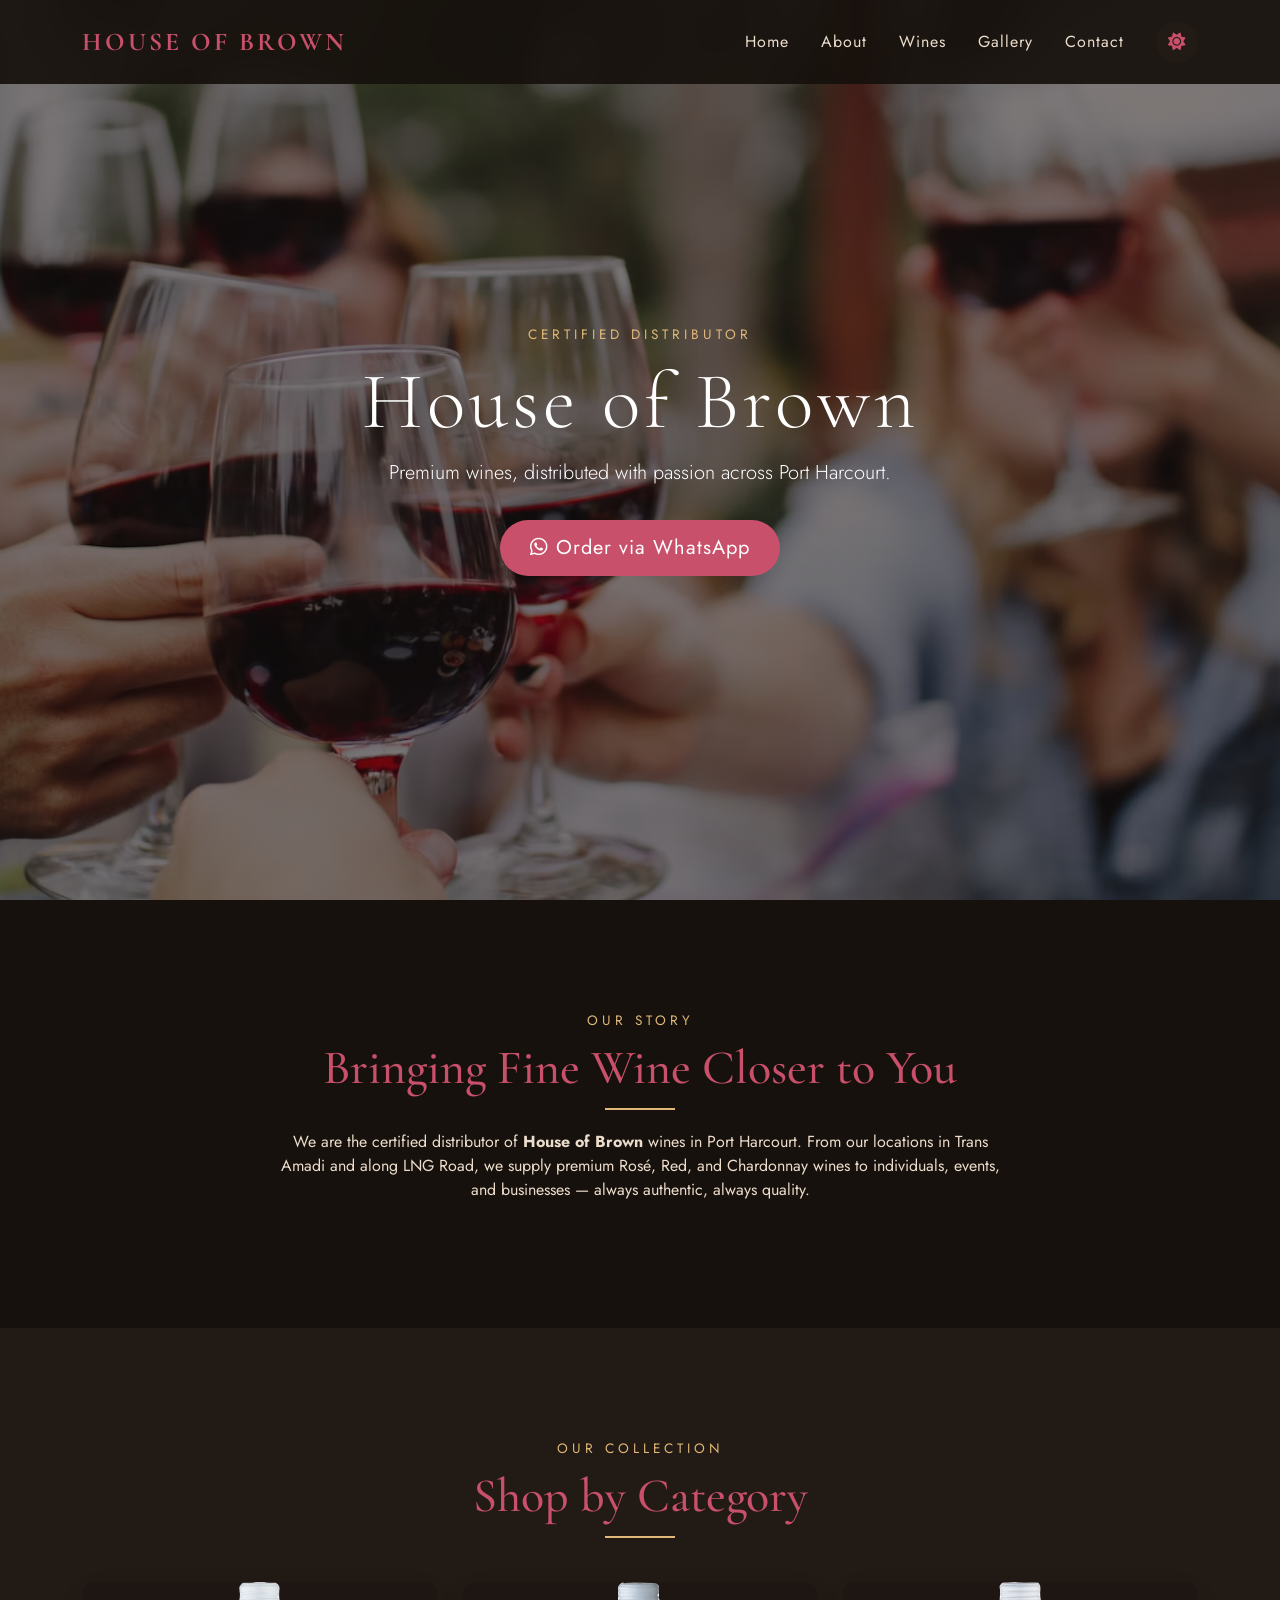
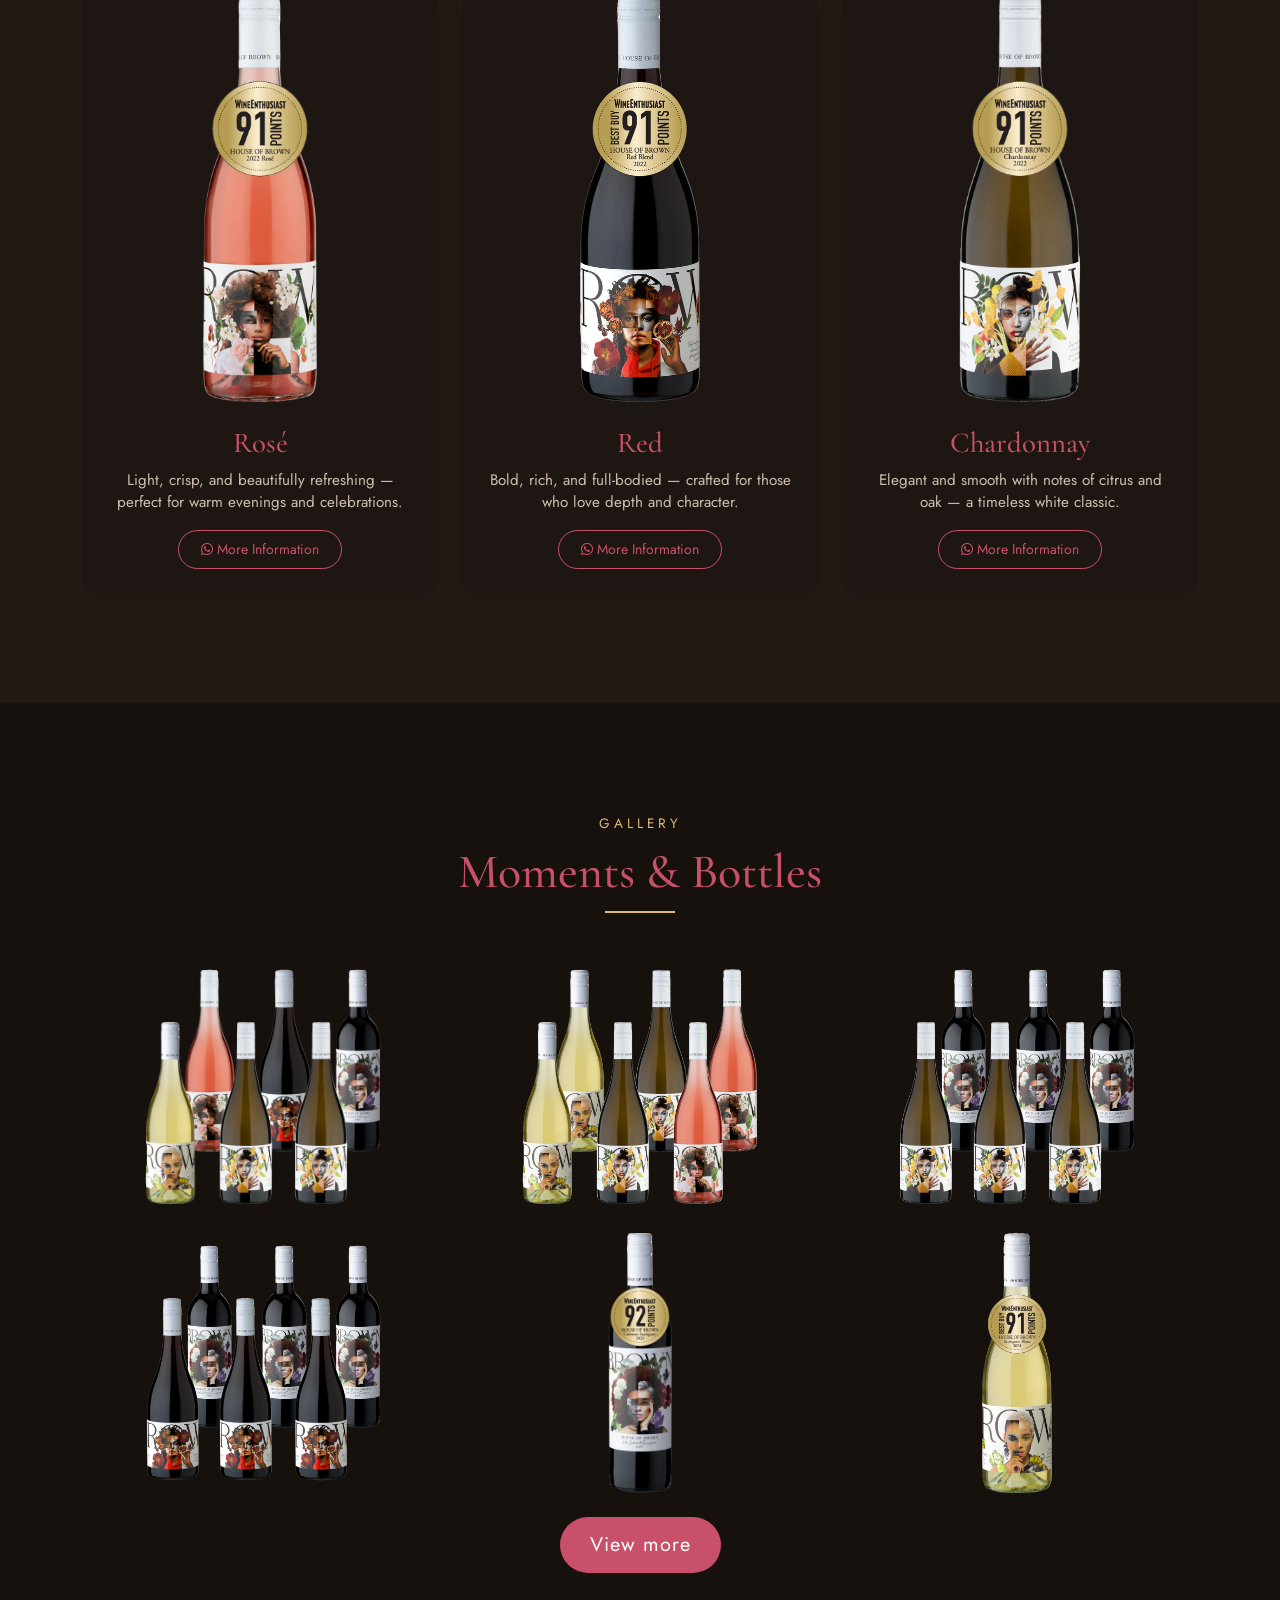
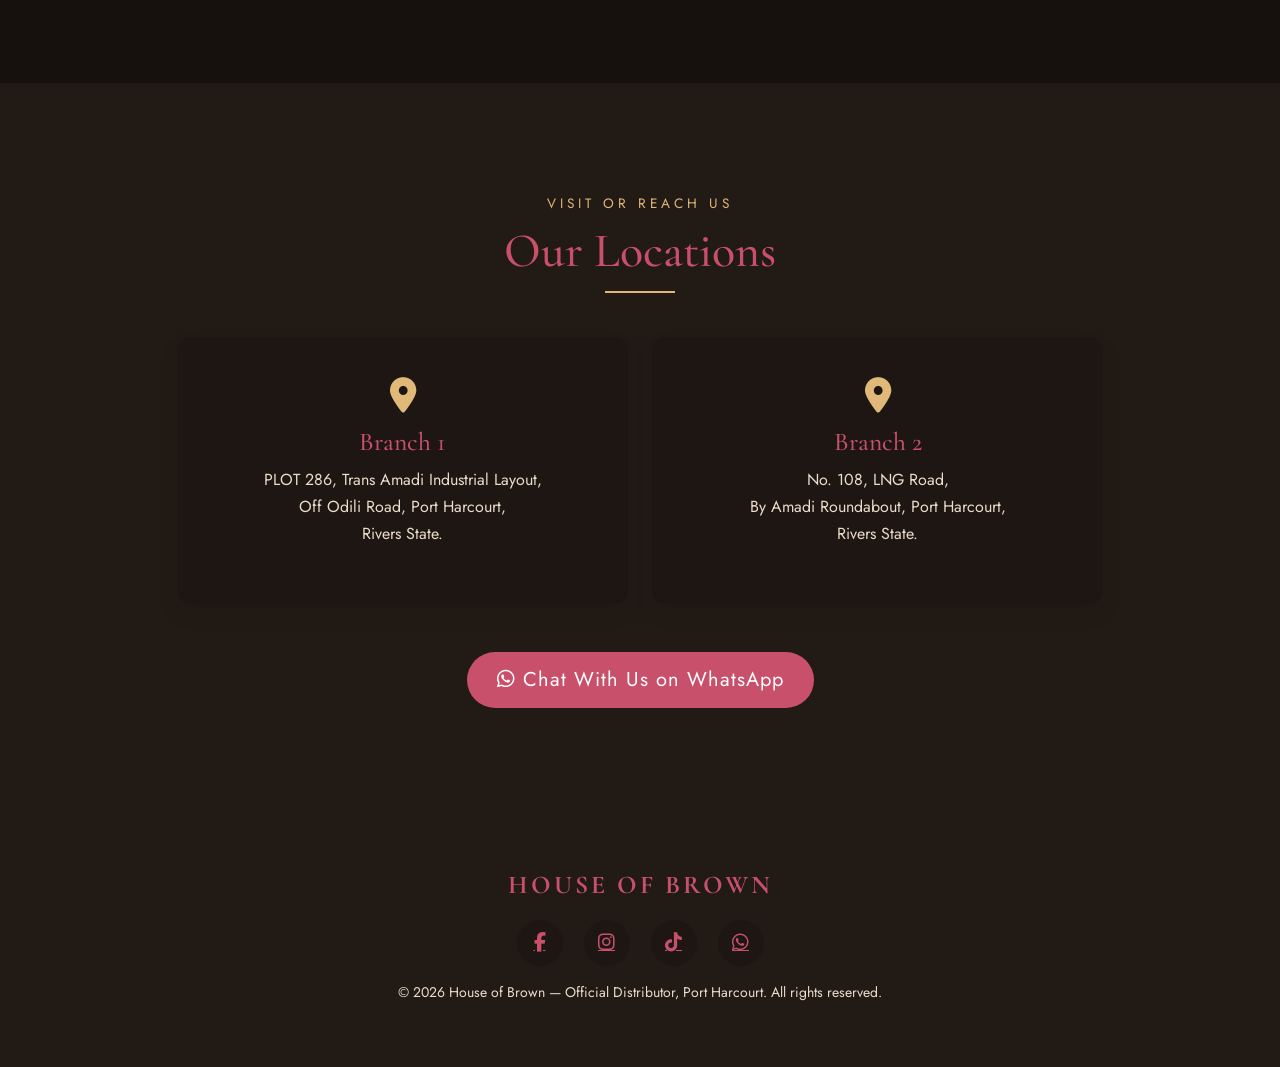
==== index.html @ 5afb652b "Add files via upload" ====
<!DOCTYPE html>
<html lang="en">
<head>
  <meta charset="UTF-8">
  <meta name="viewport" content="width=device-width, initial-scale=1.0">
  <title>House of Brown • Official Distributor | Port Harcourt</title>

  <!-- Bootstrap -->
  <link href="https://cdn.jsdelivr.net/npm/bootstrap@5.3.3/dist/css/bootstrap.min.css" rel="stylesheet">

  <!-- Google Fonts -->
  <link href="https://fonts.googleapis.com/css2?family=Cormorant+Garamond:wght@500;600;700&family=Jost:wght@300;400;500&display=swap" rel="stylesheet">

  <!-- Font Awesome Icons -->
  <link rel="stylesheet" href="https://cdnjs.cloudflare.com/ajax/libs/font-awesome/6.6.0/css/all.min.css">

  <!-- Custom CSS -->
  <link rel="stylesheet" href="css/style.css">
</head>
<body>

  <!-- NAVBAR -->
  <nav class="navbar navbar-expand-lg fixed-top" id="navbar">
    <div class="container">
      <a class="navbar-brand" href="#home">HOUSE OF BROWN</a>

      <button class="navbar-toggler" type="button" data-bs-toggle="collapse" data-bs-target="#navMenu">
        <i class="fa-solid fa-bars"></i>
      </button>

      <div class="collapse navbar-collapse" id="navMenu">
        <ul class="navbar-nav ms-auto align-items-lg-center">
          <li class="nav-item"><a class="nav-link" href="#home">Home</a></li>
          <li class="nav-item"><a class="nav-link" href="#about">About</a></li>
          <li class="nav-item"><a class="nav-link" href="#wines">Wines</a></li>
          <li class="nav-item"><a class="nav-link" href="gallery.html">Gallery</a></li>
          <li class="nav-item"><a class="nav-link" href="#contact">Contact</a></li>
          <li class="nav-item ms-lg-3">
            <button id="themeToggle" class="theme-toggle" title="Toggle theme">
              <i class="fa-solid fa-moon"></i>
            </button>
          </li>
        </ul>
      </div>
    </div>
  </nav>

  <!-- HERO -->
  <section id="home" class="hero d-flex align-items-center text-center">
    <div class="container hero-content">
      <p class="eyebrow">Certified Distributor</p>
      <h1 class="display-2">House of Brown</h1>
      <p class="lead">Premium wines, distributed with passion across Port Harcourt.</p>
      <a href="#" class="btn btn-custom btn-lg mt-3 wa-link" target="_blank">
        <i class="fa-brands fa-whatsapp"></i> Order via WhatsApp
      </a>
    </div>
  </section>

  <!-- ABOUT -->
  <section id="about" class="section-padding">
    <div class="container">
      <div class="row justify-content-center">
        <div class="col-lg-8 text-center">
          <p class="eyebrow">Our Story</p>
          <h2 class="section-title">Bringing Fine Wine Closer to You</h2>
          <p class="mt-4">
            We are the certified distributor of <strong>House of Brown</strong> wines in Port Harcourt.
            From our locations in Trans Amadi and along LNG Road, we supply premium Rosé, Red, and
            Chardonnay wines to individuals, events, and businesses — always authentic, always quality.
          </p>
        </div>
      </div>
    </div>
  </section>

  <!-- WINES -->
  <section id="wines" class="section-padding bg-soft">
    <div class="container">
      <div class="text-center mb-5">
        <p class="eyebrow">Our Collection</p>
        <h2 class="section-title">Shop by Category</h2>
      </div>
      <div class="row g-4" id="wineContainer"></div>
    </div>
  </section>

  <!-- GALLERY -->
  <section id="gallery" class="section-padding">
    <div class="container">
      <div class="text-center mb-5">
        <p class="eyebrow">Gallery</p>
        <h2 class="section-title">Moments & Bottles</h2>
      </div>
      <div class="row g-3" id="galleryGrid"></div>
      <div class="text-center mt-4">
        <a href="gallery.html" class="btn btn-custom btn-lg">View more</a>
      </div>
    </div>
  </section>

  <!-- CONTACT / ADDRESS -->
  <section id="contact" class="section-padding bg-soft">
    <div class="container">
      <div class="text-center mb-5">
        <p class="eyebrow">Visit or Reach Us</p>
        <h2 class="section-title">Our Locations</h2>
      </div>

      <div class="row g-4 justify-content-center">
        <div class="col-md-5">
          <div class="address-card h-100">
            <i class="fa-solid fa-location-dot"></i>
            <h5>Branch 1</h5>
            <p>PLOT 286, Trans Amadi Industrial Layout,<br>Off Odili Road, Port Harcourt,<br>Rivers State.</p>
          </div>
        </div>
        <div class="col-md-5">
          <div class="address-card h-100">
            <i class="fa-solid fa-location-dot"></i>
            <h5>Branch 2</h5>
            <p>No. 108, LNG Road,<br>By Amadi Roundabout, Port Harcourt,<br>Rivers State.</p>
          </div>
        </div>
      </div>

      <div class="text-center mt-5">
        <a href="#" class="btn btn-custom btn-lg wa-link" target="_blank">
          <i class="fa-brands fa-whatsapp"></i> Chat With Us on WhatsApp
        </a>
      </div>
    </div>
  </section>

  <!-- FOOTER -->
  <footer class="py-5 text-center">
    <a class="navbar-brand d-block mb-3" href="#home">HOUSE OF BROWN</a>
    <div class="social-icons mb-3">
      <a href="#" target="_blank"><i class="fa-brands fa-facebook-f"></i></a>
      <a href="#" target="_blank"><i class="fa-brands fa-instagram"></i></a>
      <a href="#" target="_blank"><i class="fa-brands fa-tiktok"></i></a>
      <a href="#" class="wa-link" target="_blank"><i class="fa-brands fa-whatsapp"></i></a>
    </div>
    <p class="small">&copy; 2026 House of Brown — Official Distributor, Port Harcourt. All rights reserved.</p>
  </footer>

  <!-- GALLERY MODAL -->
  <div class="modal fade" id="galleryModal" tabindex="-1">
    <div class="modal-dialog modal-dialog-centered modal-lg">
      <div class="modal-content bg-transparent border-0">
        <div class="modal-body p-0" id="modalContent"></div>
      </div>
    </div>
  </div>

  <!-- Scripts -->
  <script src="https://cdn.jsdelivr.net/npm/bootstrap@5.3.3/dist/js/bootstrap.bundle.min.js"></script>
  <script src="js/main.js"></script>
</body>
</html>
---- css/style.css ----
:root {
  --bg: #faf6ef;
  --text: #2e211a;
  --accent: #6b0f1a;
  --gold: #b8924e;
  --soft: #f3e9da;
  --card: #ffffff;
}

.dark-mode {
  --bg: #16110d;
  --text: #ecdccb;
  --accent: #c8506a;
  --gold: #e0b878;
  --soft: #221a15;
  --card: #1d1612;
}

* {
  scroll-behavior: smooth;
}

body {
  font-family: 'Jost', sans-serif;
  background: var(--bg);
  color: var(--text);
  transition: background 0.4s ease, color 0.4s ease;
}

h1, h2, h5, .navbar-brand, .section-title {
  font-family: 'Cormorant Garamond', serif;
}

/* ============ NAVBAR ============ */
#navbar {
  background: rgba(250, 246, 239, 0.92);
  backdrop-filter: blur(10px);
  padding: 18px 0;
  transition: all 0.4s ease;
}

.dark-mode #navbar {
  background: rgba(22, 17, 13, 0.92);
}

#navbar.scrolled {
  padding: 10px 0;
  box-shadow: 0 4px 20px rgba(0, 0, 0, 0.08);
}

.navbar-brand {
  font-size: 1.6rem;
  letter-spacing: 3px;
  font-weight: 700;
  color: var(--accent) !important;
}

.nav-link {
  color: var(--text) !important;
  font-weight: 400;
  letter-spacing: 1px;
  margin: 0 8px;
  position: relative;
}

.nav-link::after {
  content: '';
  position: absolute;
  left: 0;
  bottom: 0;
  width: 0;
  height: 1.5px;
  background: var(--gold);
  transition: width 0.3s ease;
}

.nav-link:hover::after {
  width: 100%;
}

.navbar-toggler {
  border: none;
  color: var(--accent);
  font-size: 1.3rem;
}

.navbar-toggler:focus {
  box-shadow: none;
}

.theme-toggle {
  background: var(--soft);
  border: none;
  width: 42px;
  height: 42px;
  border-radius: 50%;
  color: var(--accent);
  font-size: 1.1rem;
  cursor: pointer;
  transition: all 0.3s ease;
}

.theme-toggle:hover {
  background: var(--gold);
  color: #fff;
}

/* ============ HERO ============ */
.hero {
  min-height: 100vh;
  background: linear-gradient(rgba(20, 10, 8, 0.55), rgba(20, 10, 8, 0.55)),
              url('../assets/images/hero.jpg') center/cover no-repeat fixed;
  color: #fff;
}

.hero-content h1 {
  font-size: 5rem;
  letter-spacing: 4px;
}

.eyebrow {
  text-transform: uppercase;
  letter-spacing: 4px;
  font-size: 0.85rem;
  color: var(--gold);
  margin-bottom: 10px;
}

/* ============ SECTIONS ============ */
.section-padding {
  padding: 110px 0;
}

.bg-soft {
  background: var(--soft);
}

.section-title {
  font-size: 3rem;
  color: var(--accent);
  position: relative;
  display: inline-block;
}

.section-title::after {
  content: '';
  position: absolute;
  width: 70px;
  height: 2px;
  background: var(--gold);
  bottom: -12px;
  left: 50%;
  transform: translateX(-50%);
}

/* ============ WINE CARDS ============ */
.wine-card {
  position: relative;
  overflow: hidden;
  border-radius: 14px;
  background: var(--card);
  box-shadow: 0 12px 30px rgba(0, 0, 0, 0.08);
  transition: transform 0.5s ease, box-shadow 0.5s ease;
}

.wine-card:hover {
  transform: translateY(-12px);
  box-shadow: 0 20px 45px rgba(0, 0, 0, 0.18);
}

.wine-img-wrap {
  position: relative;
  height: 420px;
  overflow: hidden;
}

.wine-img-wrap img {
  width: 100%;
  height: 100%;
  object-fit: cover;
  transition: opacity 0.6s ease, transform 0.6s ease;
}

.wine-img-wrap .hover-img {
  position: absolute;
  inset: 0;
  opacity: 0;
}

.wine-card:hover .hover-img {
  opacity: 1;
  transform: scale(1.05);
}

.wine-card:hover .main-img {
  opacity: 0;
}

.wine-body {
  padding: 24px;
  text-align: center;
}

.wine-body h5 {
  font-size: 1.8rem;
  color: var(--accent);
  margin-bottom: 8px;
}

.wine-body p {
  font-size: 0.95rem;
  opacity: 0.85;
}

/* ============ BUTTONS ============ */
.btn-custom {
  background: var(--accent);
  color: #fff;
  border: none;
  padding: 13px 30px;
  border-radius: 50px;
  letter-spacing: 1px;
  transition: all 0.3s ease;
}

.btn-custom:hover {
  background: var(--gold);
  color: #2e211a;
  transform: translateY(-3px);
}

.btn-outline-custom {
  border: 1.5px solid var(--accent);
  color: var(--accent);
  border-radius: 50px;
  padding: 8px 22px;
  transition: all 0.3s ease;
}

.btn-outline-custom:hover {
  background: var(--accent);
  color: #fff;
}

/* ============ GALLERY ============ */
.gallery-item {
  border-radius: 12px;
  overflow: hidden;
  cursor: pointer;
  height: 260px;
}

.gallery-item img,
.gallery-item video {
  width: 100%;
  height: 100%;
  object-fit: contain;
  transition: transform 1.5s ease;
}

.gallery-item:hover img,
.gallery-item:hover video {
  transform: scale(1.08);
}

/* ============ ADDRESS CARDS ============ */
.address-card {
  background: var(--card);
  border-radius: 14px;
  padding: 40px 30px;
  text-align: center;
  box-shadow: 0 10px 25px rgba(0, 0, 0, 0.06);
  transition: transform 0.4s ease;
}

.address-card:hover {
  transform: translateY(-8px);
}

.address-card i {
  font-size: 2.2rem;
  color: var(--gold);
  margin-bottom: 15px;
}

.address-card h5 {
  color: var(--accent);
  font-size: 1.6rem;
}

.address-card p {
  line-height: 1.7;
}

/* ============ FOOTER ============ */
footer {
  background: var(--soft);
}

.social-icons a {
  display: inline-flex;
  align-items: center;
  justify-content: center;
  width: 46px;
  height: 46px;
  margin: 0 8px;
  border-radius: 50%;
  background: var(--card);
  color: var(--accent);
  font-size: 1.2rem;
  transition: all 0.3s ease;
}

.social-icons a:hover {
  background: var(--accent);
  color: #fff;
  transform: translateY(-5px);
}

/* ============ MODAL ============ */
#modalContent img,
#modalContent video {
  width: 100%;
  border-radius: 10px;
}

/* ============ RESPONSIVE ============ */
@media (max-width: 768px) {
  .hero-content h1 {
    font-size: 3rem;
  }
  .section-title {
    font-size: 2.2rem;
  }
}
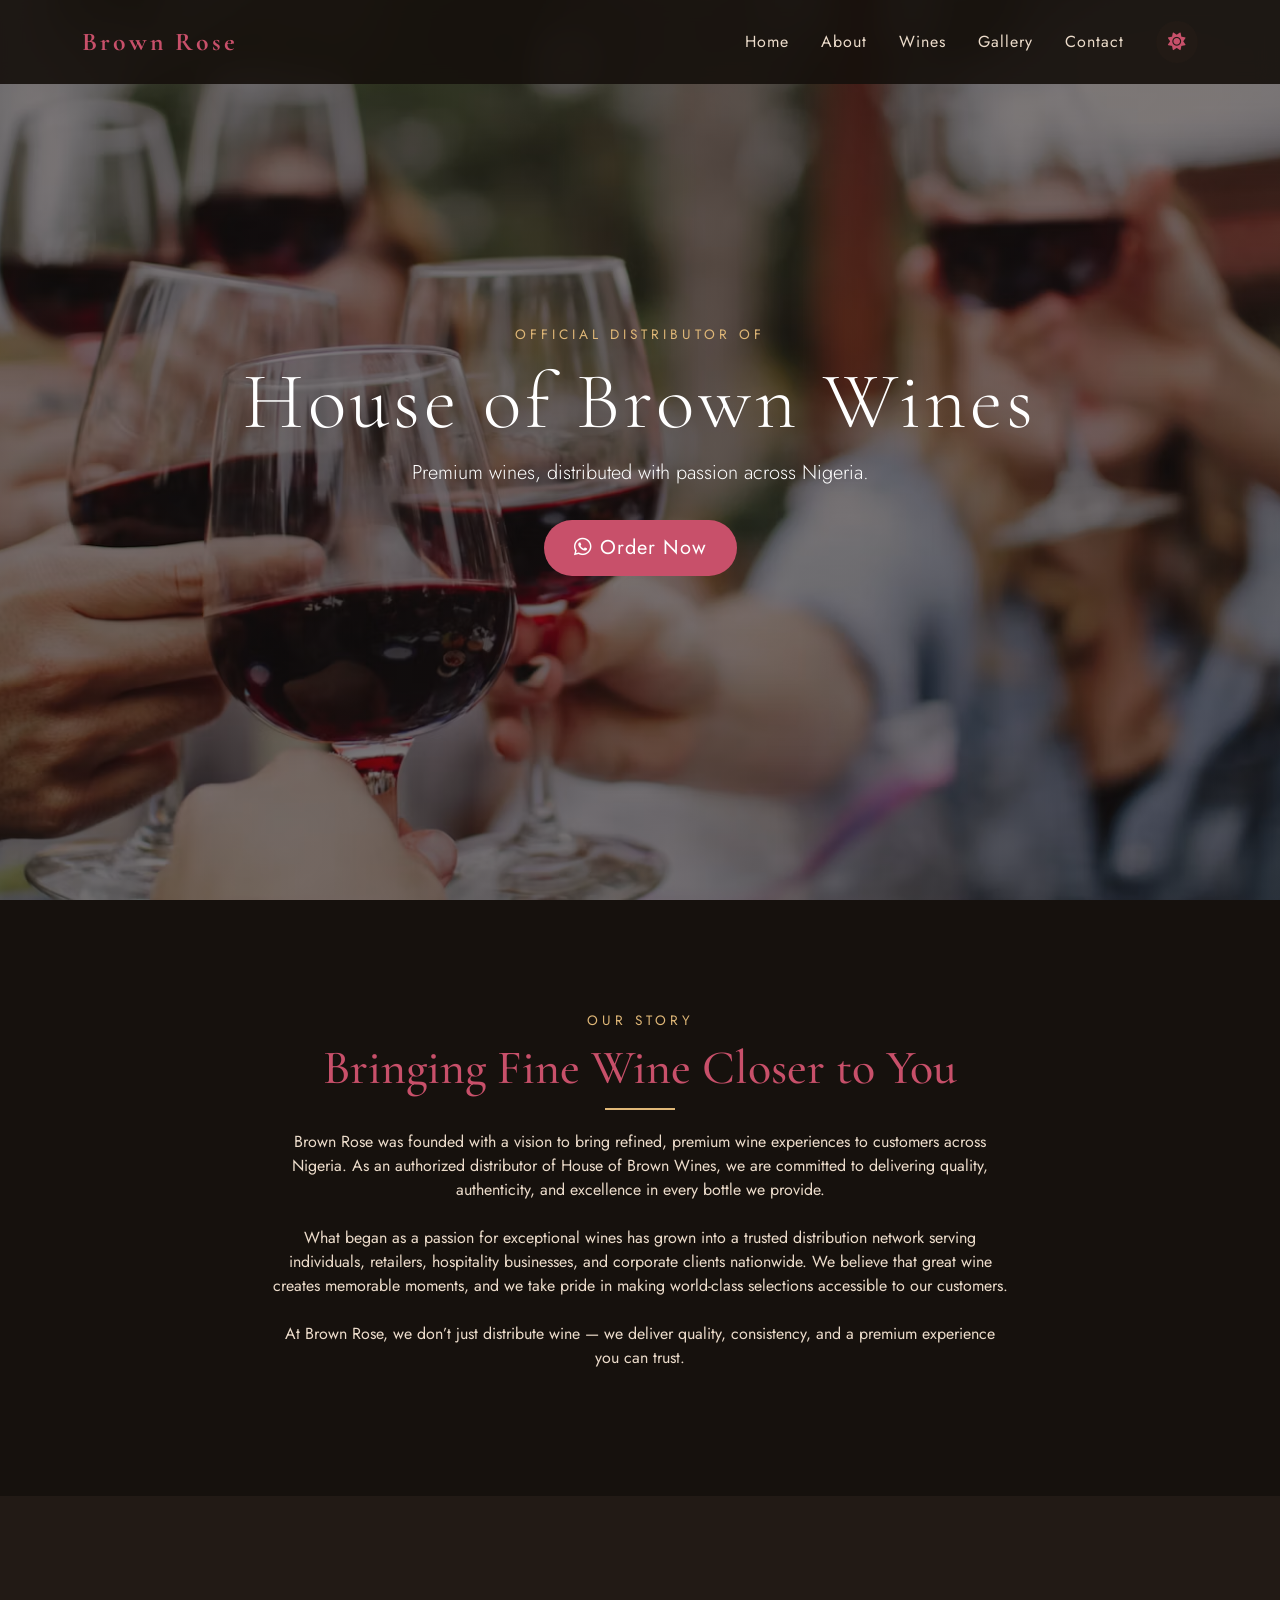
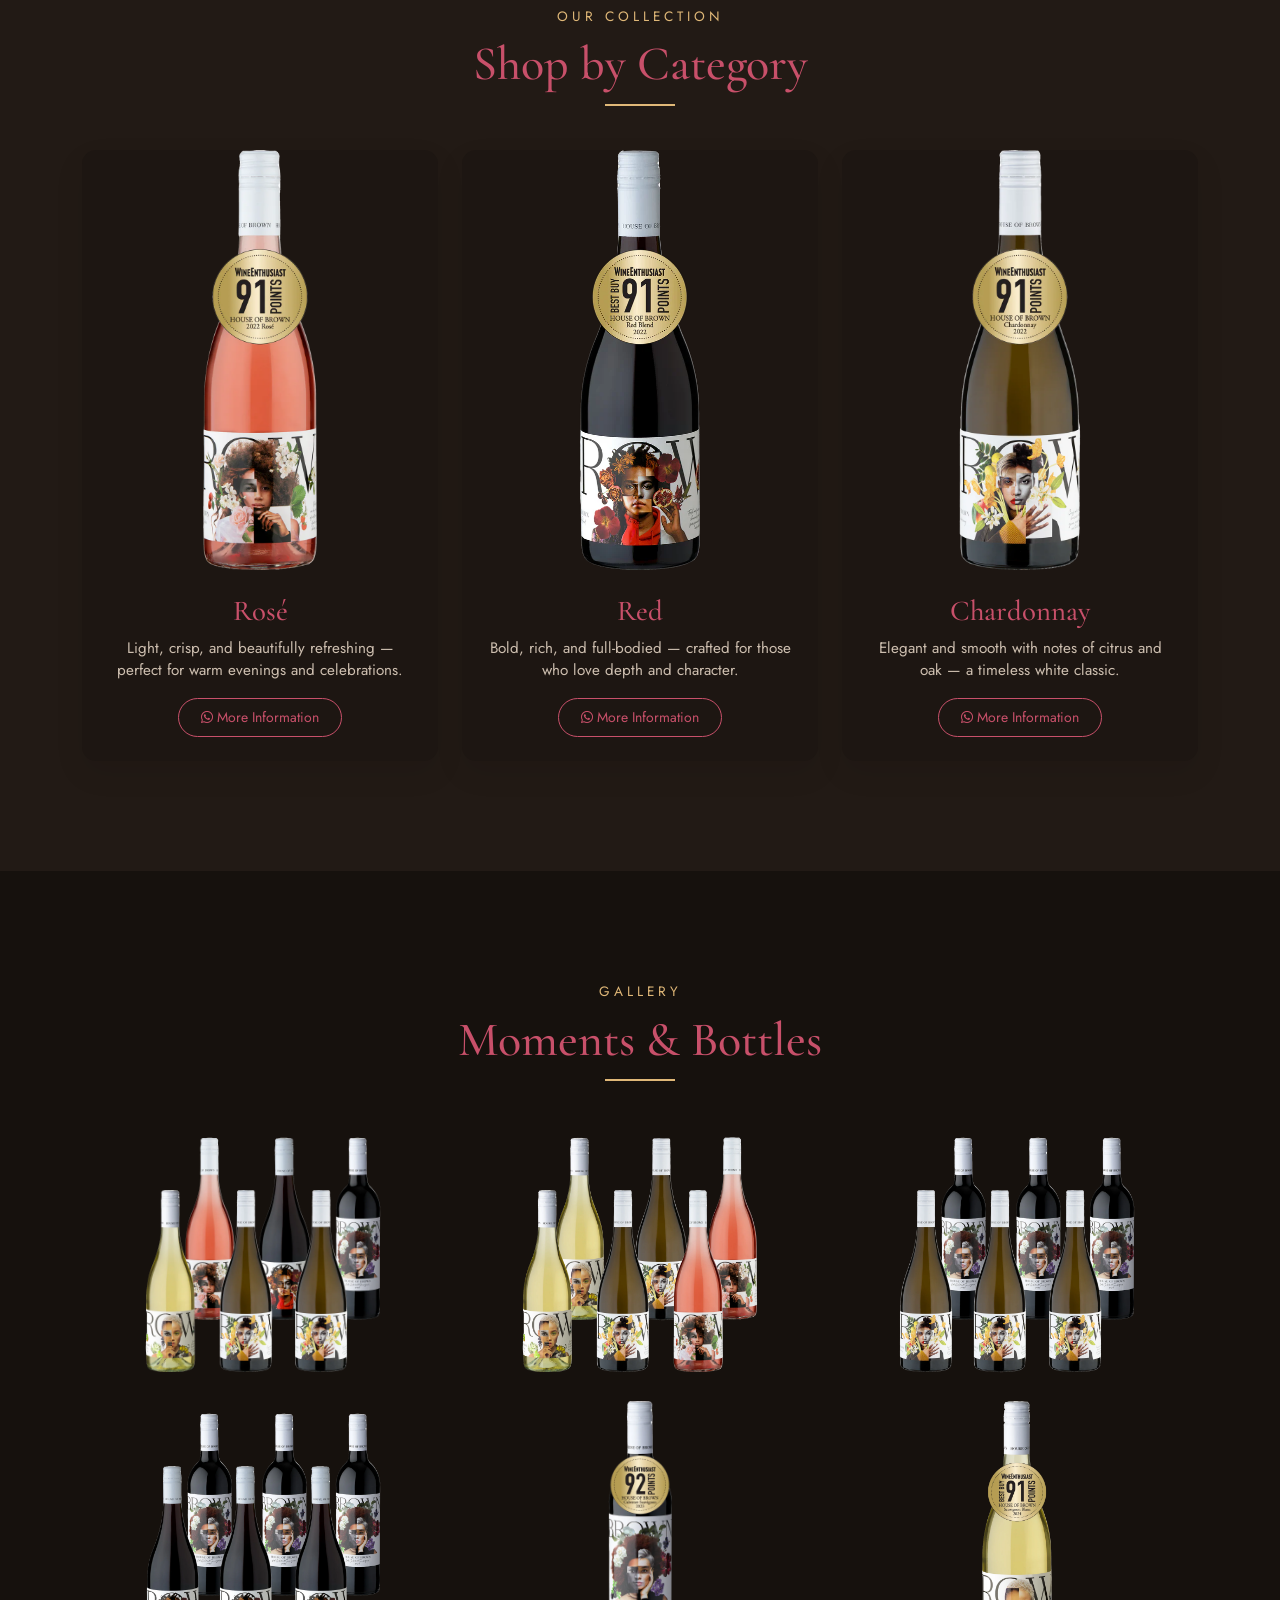
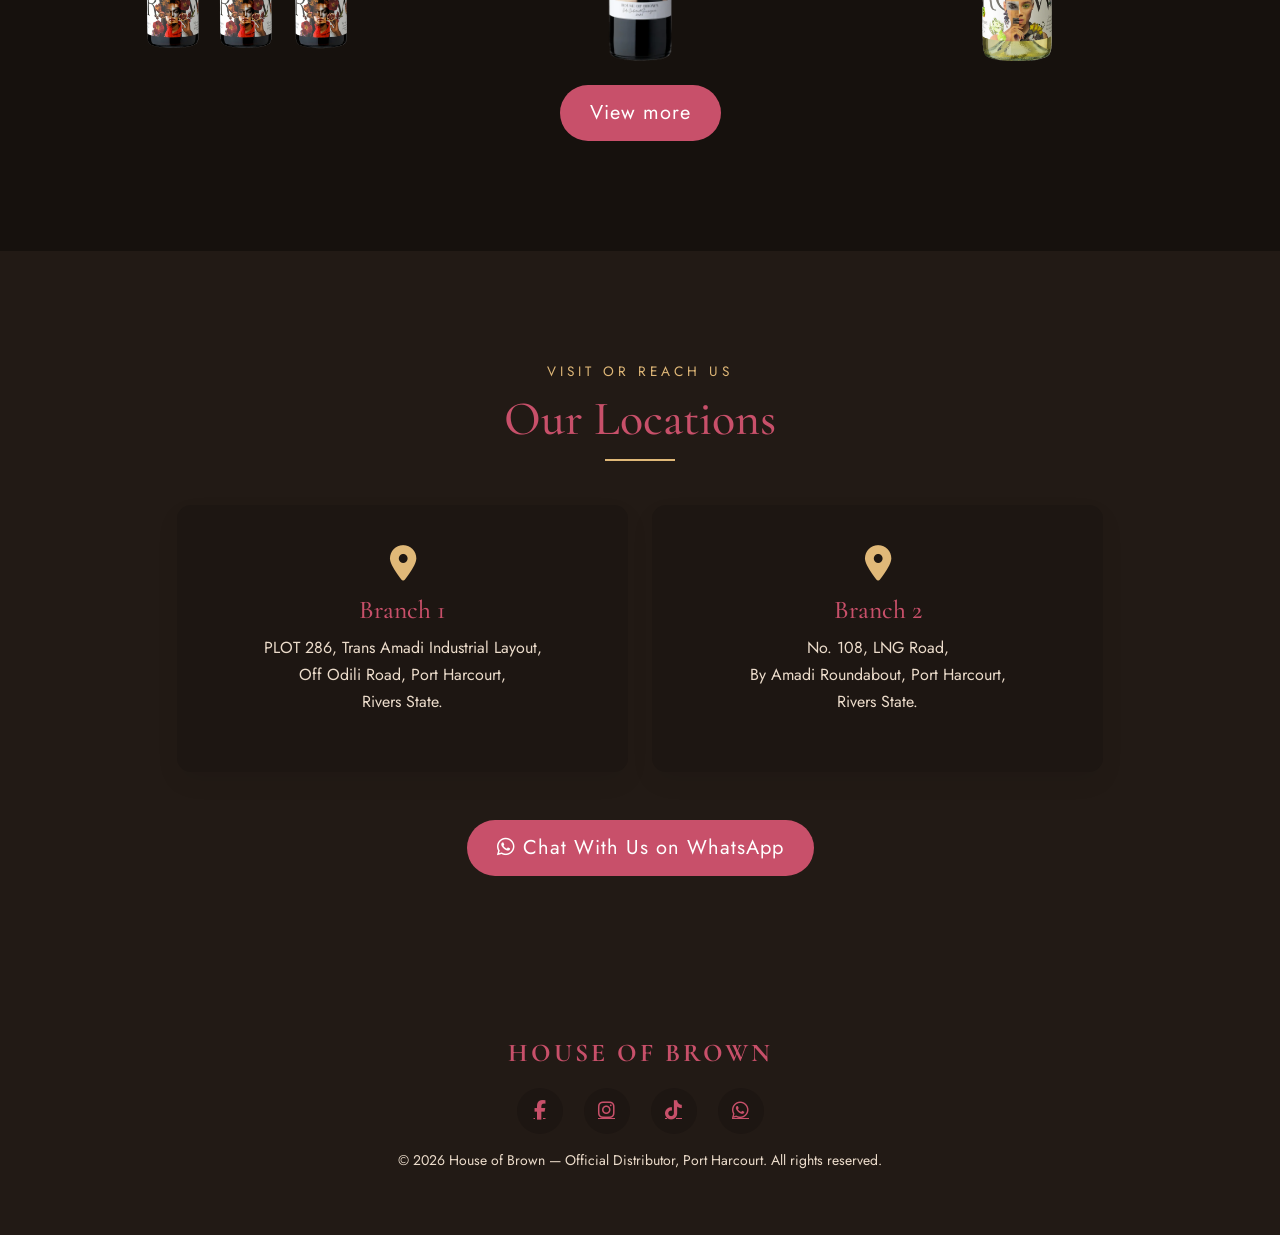
==== commit beea7242: "Rebrand to Brown Rose and update content Updated the title and branding from 'House of Brown' to 'Br" ====
--- a/index.html
+++ b/index.html
@@ -3,7 +3,7 @@
 <head>
   <meta charset="UTF-8">
   <meta name="viewport" content="width=device-width, initial-scale=1.0">
-  <title>House of Brown • Official Distributor | Port Harcourt</title>
+  <title>Brown Rose • Official Distributor | Houseof Brown</title>
 
   <!-- Bootstrap -->
   <link href="https://cdn.jsdelivr.net/npm/bootstrap@5.3.3/dist/css/bootstrap.min.css" rel="stylesheet">
@@ -22,7 +22,7 @@
   <!-- NAVBAR -->
   <nav class="navbar navbar-expand-lg fixed-top" id="navbar">
     <div class="container">
-      <a class="navbar-brand" href="#home">HOUSE OF BROWN</a>
+      <a class="navbar-brand" href="#home">Brown Rose</a>
 
       <button class="navbar-toggler" type="button" data-bs-toggle="collapse" data-bs-target="#navMenu">
         <i class="fa-solid fa-bars"></i>
@@ -48,11 +48,11 @@
   <!-- HERO -->
   <section id="home" class="hero d-flex align-items-center text-center">
     <div class="container hero-content">
-      <p class="eyebrow">Certified Distributor</p>
-      <h1 class="display-2">House of Brown</h1>
-      <p class="lead">Premium wines, distributed with passion across Port Harcourt.</p>
+      <p class="eyebrow">Official Distributor of</p>
+      <h1 class="display-2">House of Brown Wines</h1>
+      <p class="lead">Premium wines, distributed with passion across Nigeria.</p>
       <a href="#" class="btn btn-custom btn-lg mt-3 wa-link" target="_blank">
-        <i class="fa-brands fa-whatsapp"></i> Order via WhatsApp
+        <i class="fa-brands fa-whatsapp"></i> Order Now
       </a>
     </div>
   </section>
@@ -65,9 +65,13 @@
           <p class="eyebrow">Our Story</p>
           <h2 class="section-title">Bringing Fine Wine Closer to You</h2>
           <p class="mt-4">
-            We are the certified distributor of <strong>House of Brown</strong> wines in Port Harcourt.
-            From our locations in Trans Amadi and along LNG Road, we supply premium Rosé, Red, and
-            Chardonnay wines to individuals, events, and businesses — always authentic, always quality.
+            Brown Rose was founded with a vision to bring refined, premium wine experiences to customers across Nigeria. As an authorized distributor of House of Brown Wines, we are committed to delivering quality, authenticity, and excellence in every bottle we provide.
+          </p>
+          <p class="mt-4">
+            What began as a passion for exceptional wines has grown into a trusted distribution network serving individuals, retailers, hospitality businesses, and corporate clients nationwide. We believe that great wine creates memorable moments, and we take pride in making world‑class selections accessible to our customers.
+          </p>
+          <p class="mt-4">
+            At Brown Rose, we don’t just distribute wine — we deliver quality, consistency, and a premium experience you can trust.
           </p>
         </div>
       </div>
@@ -157,4 +161,4 @@
   <script src="https://cdn.jsdelivr.net/npm/bootstrap@5.3.3/dist/js/bootstrap.bundle.min.js"></script>
   <script src="js/main.js"></script>
 </body>
-</html>+</html>
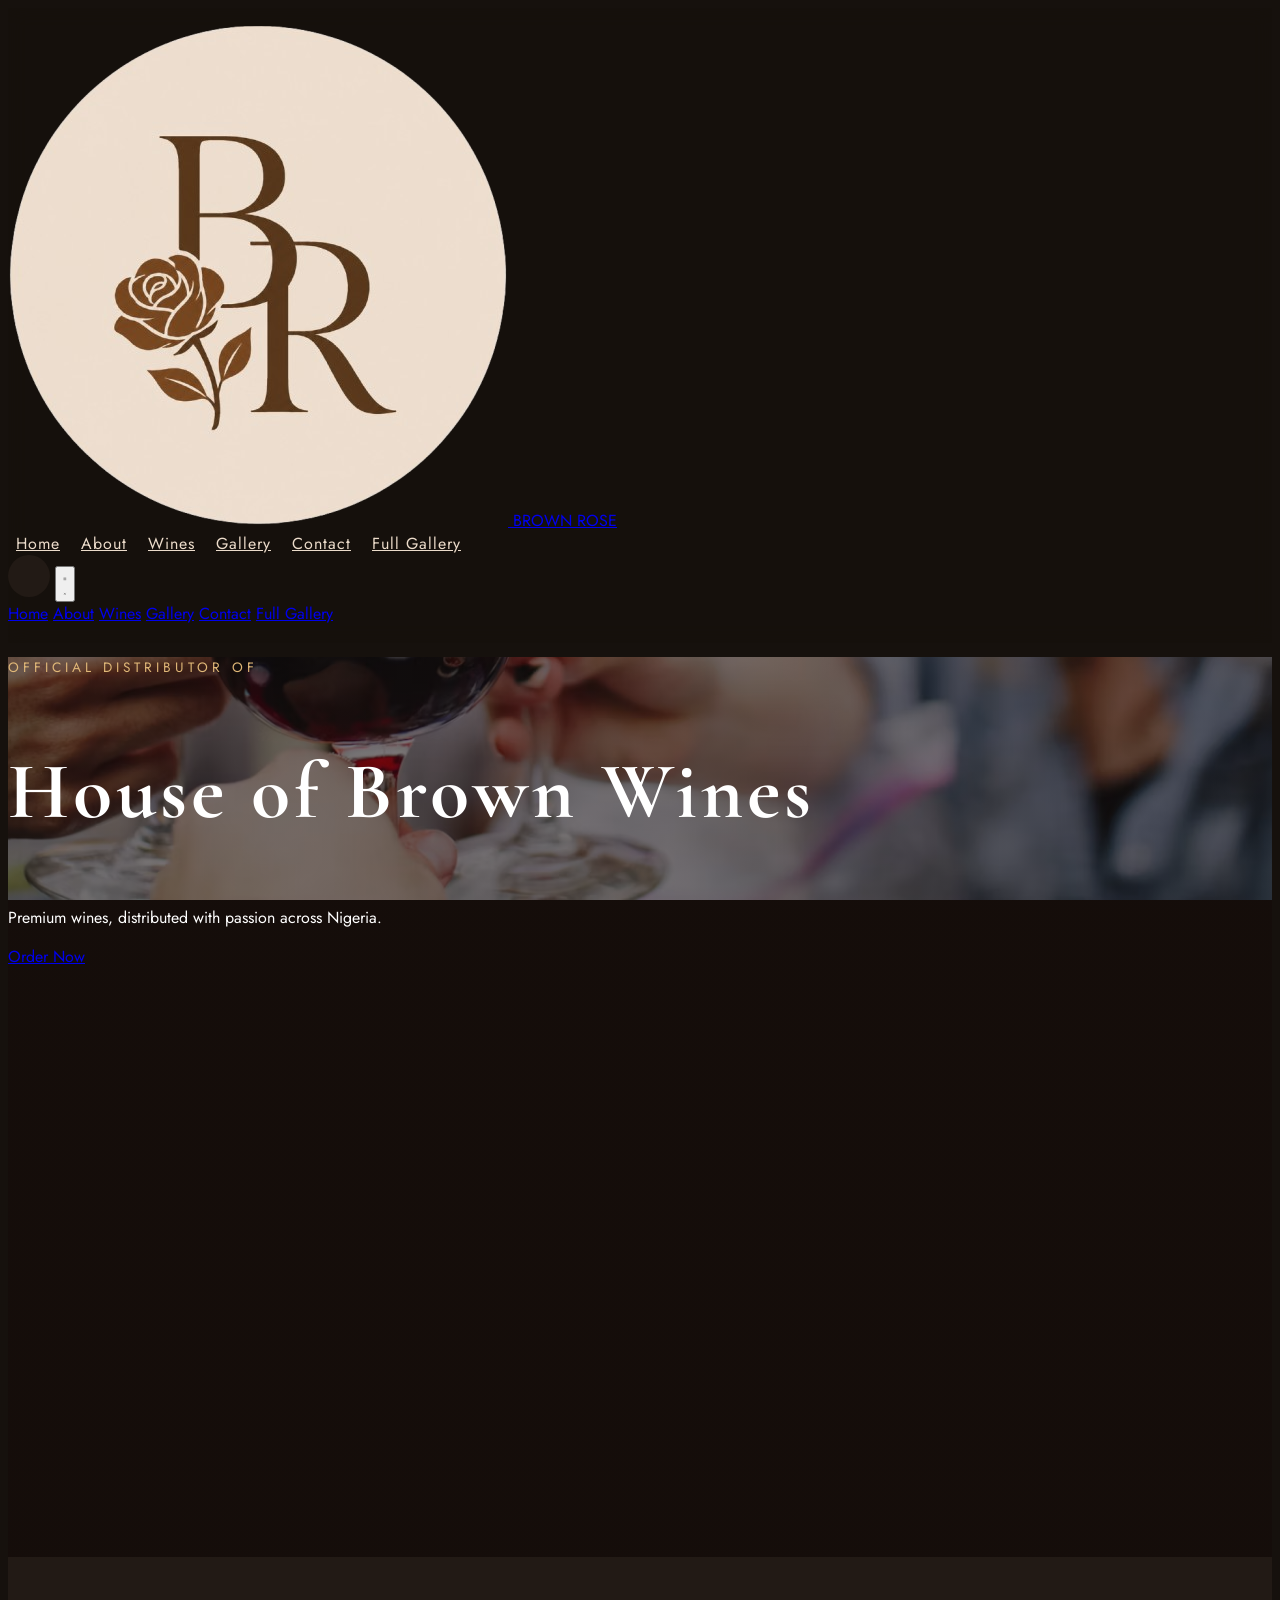
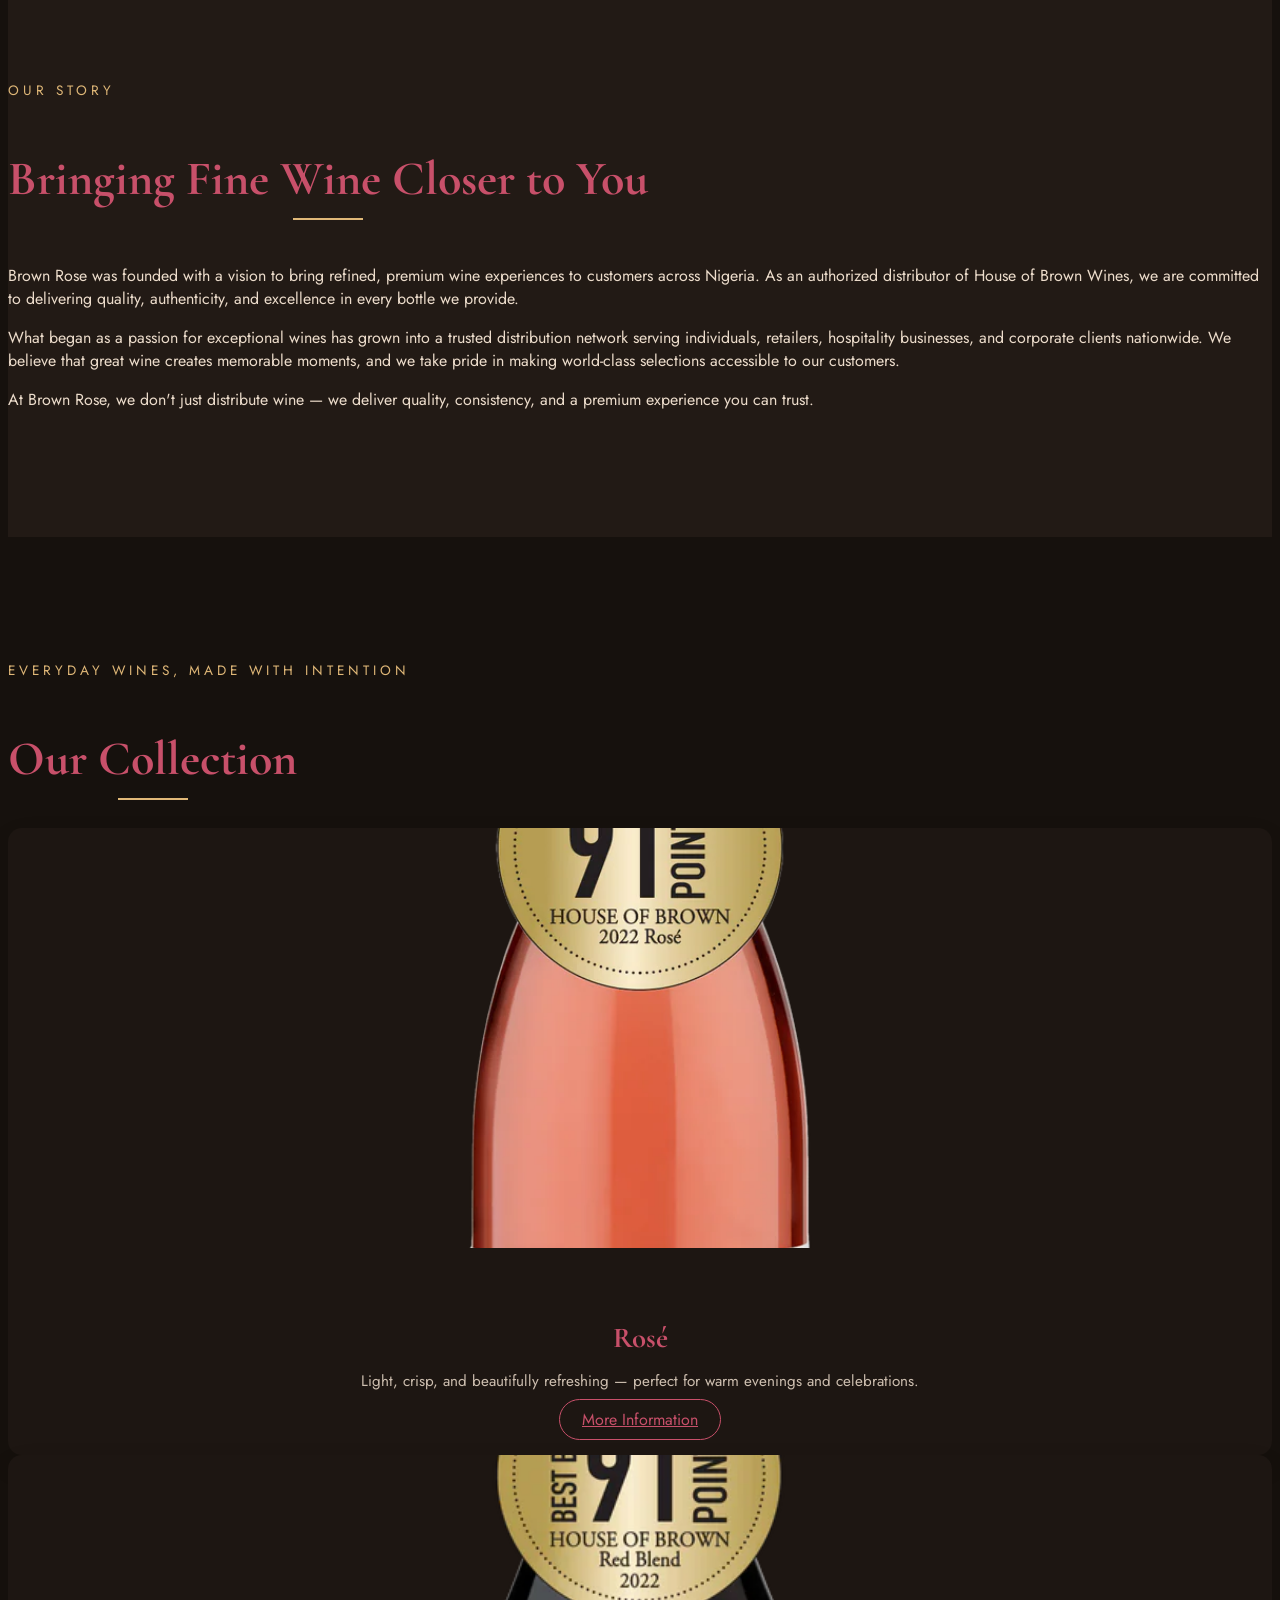
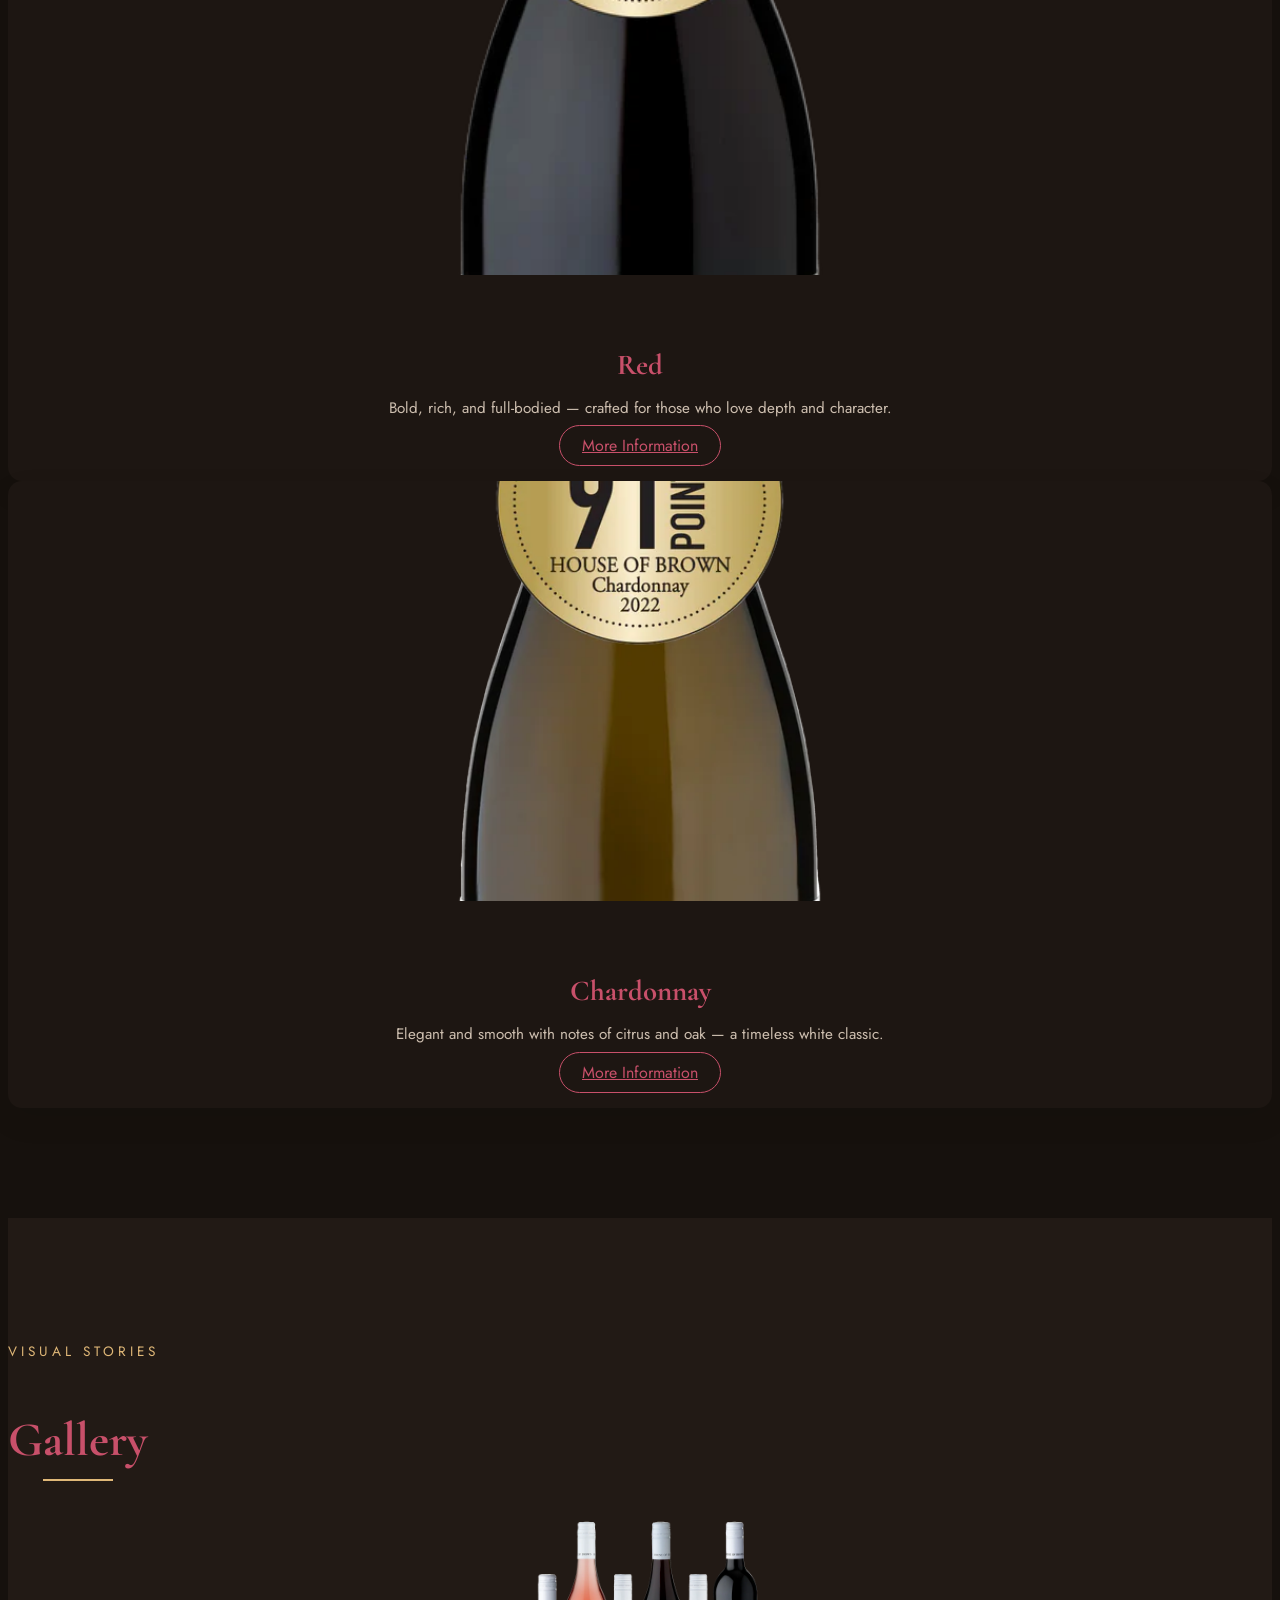
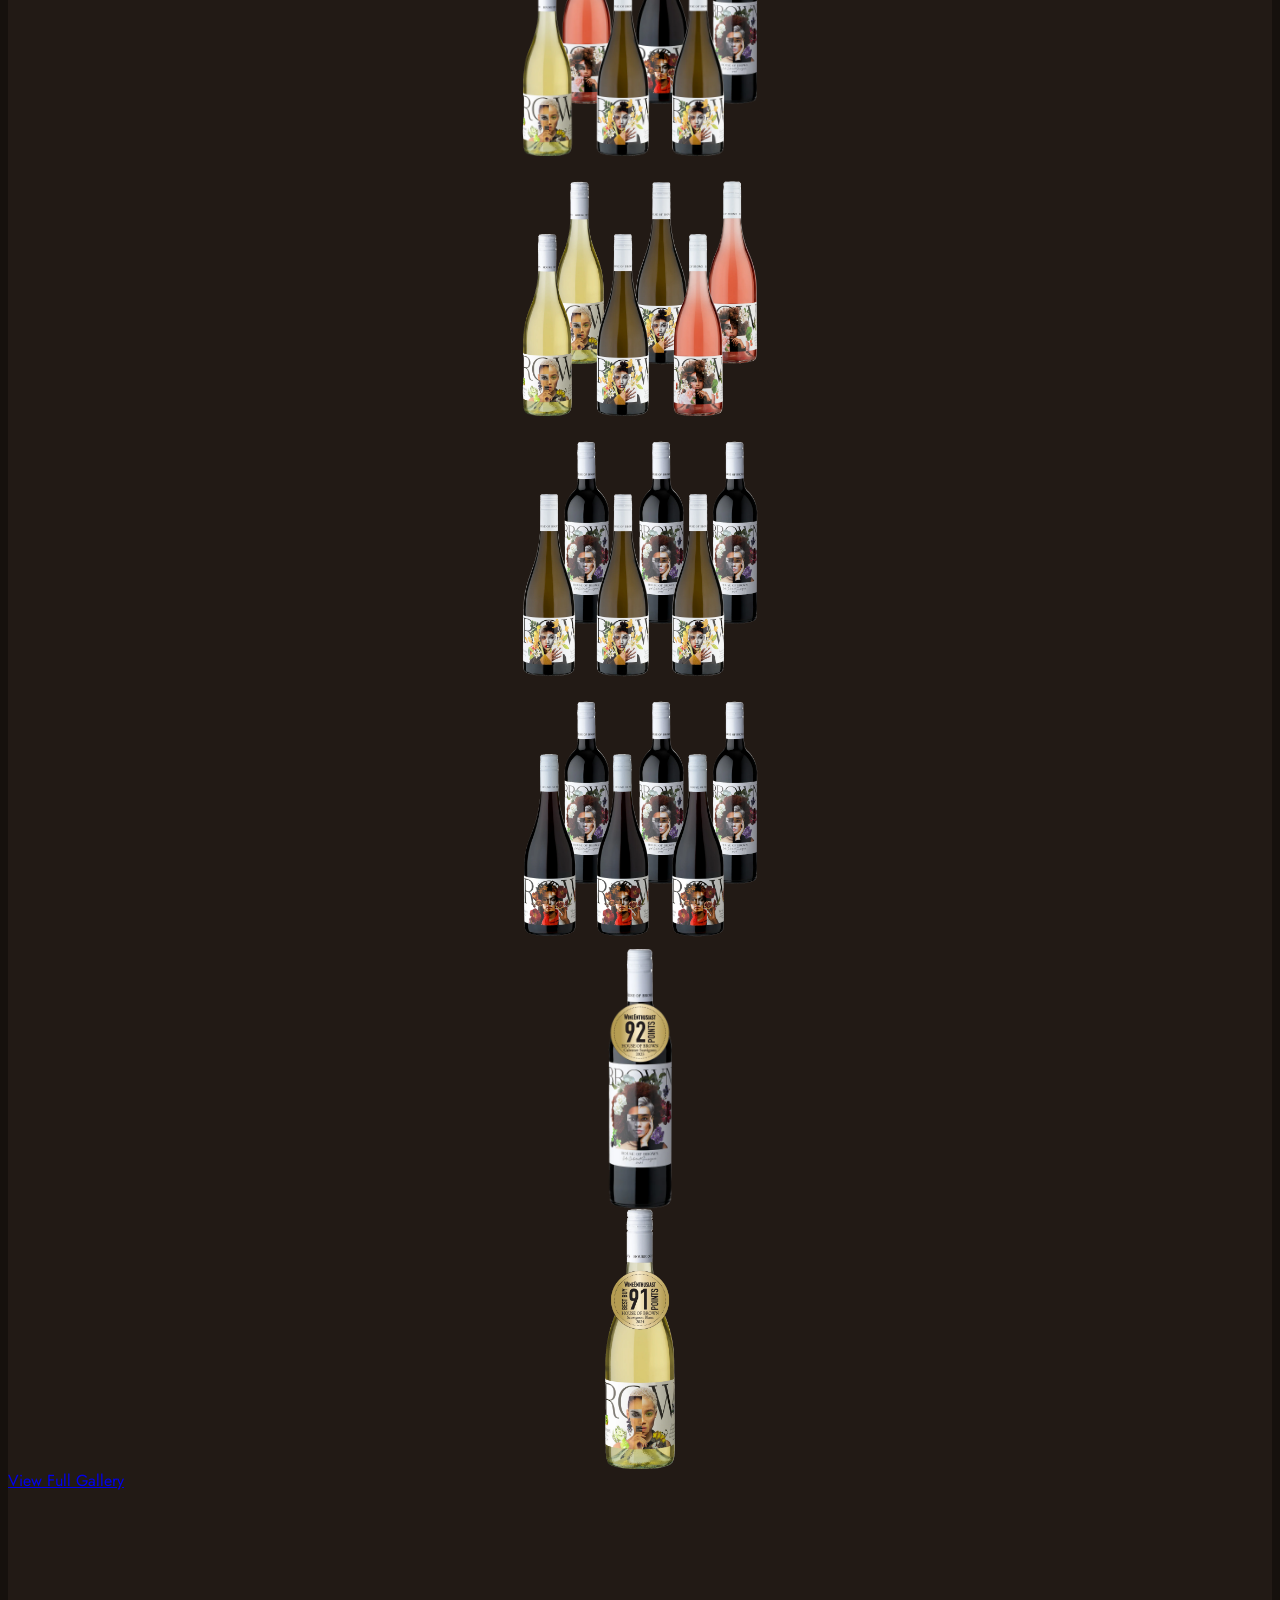
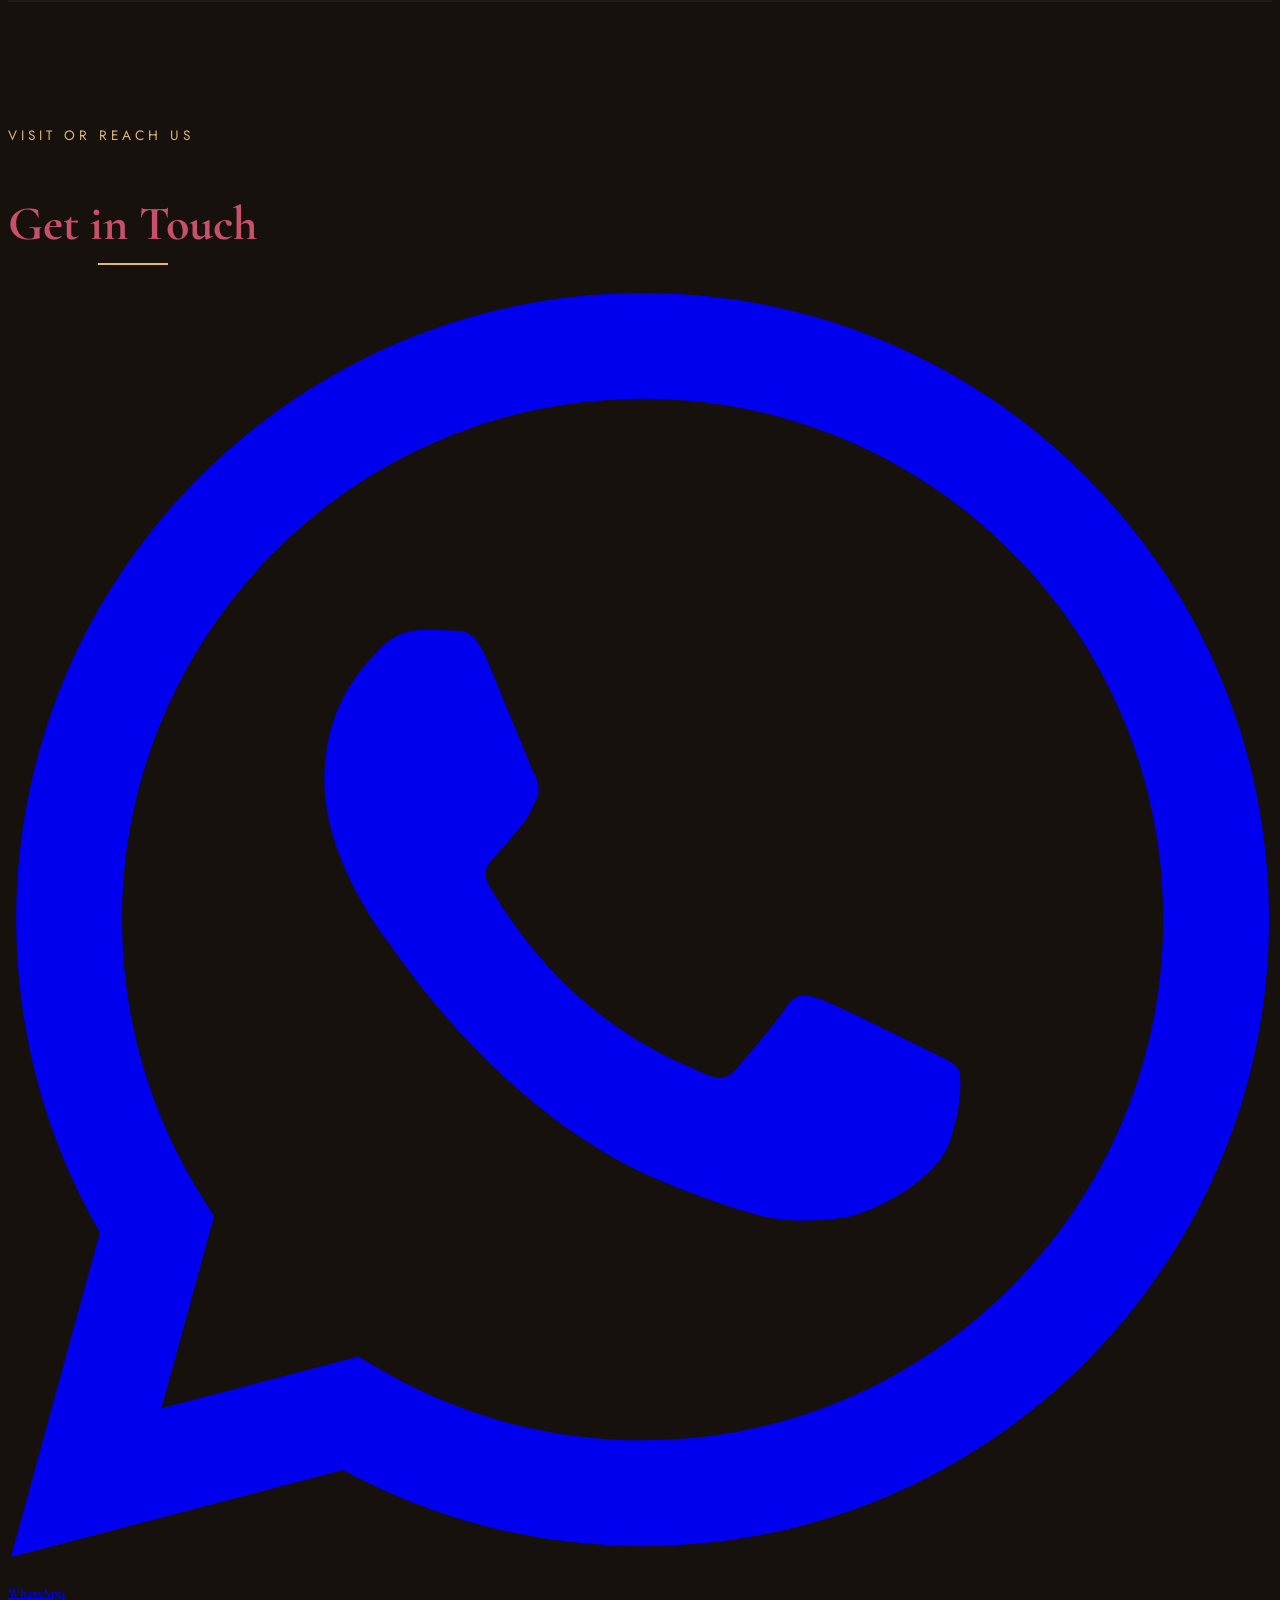
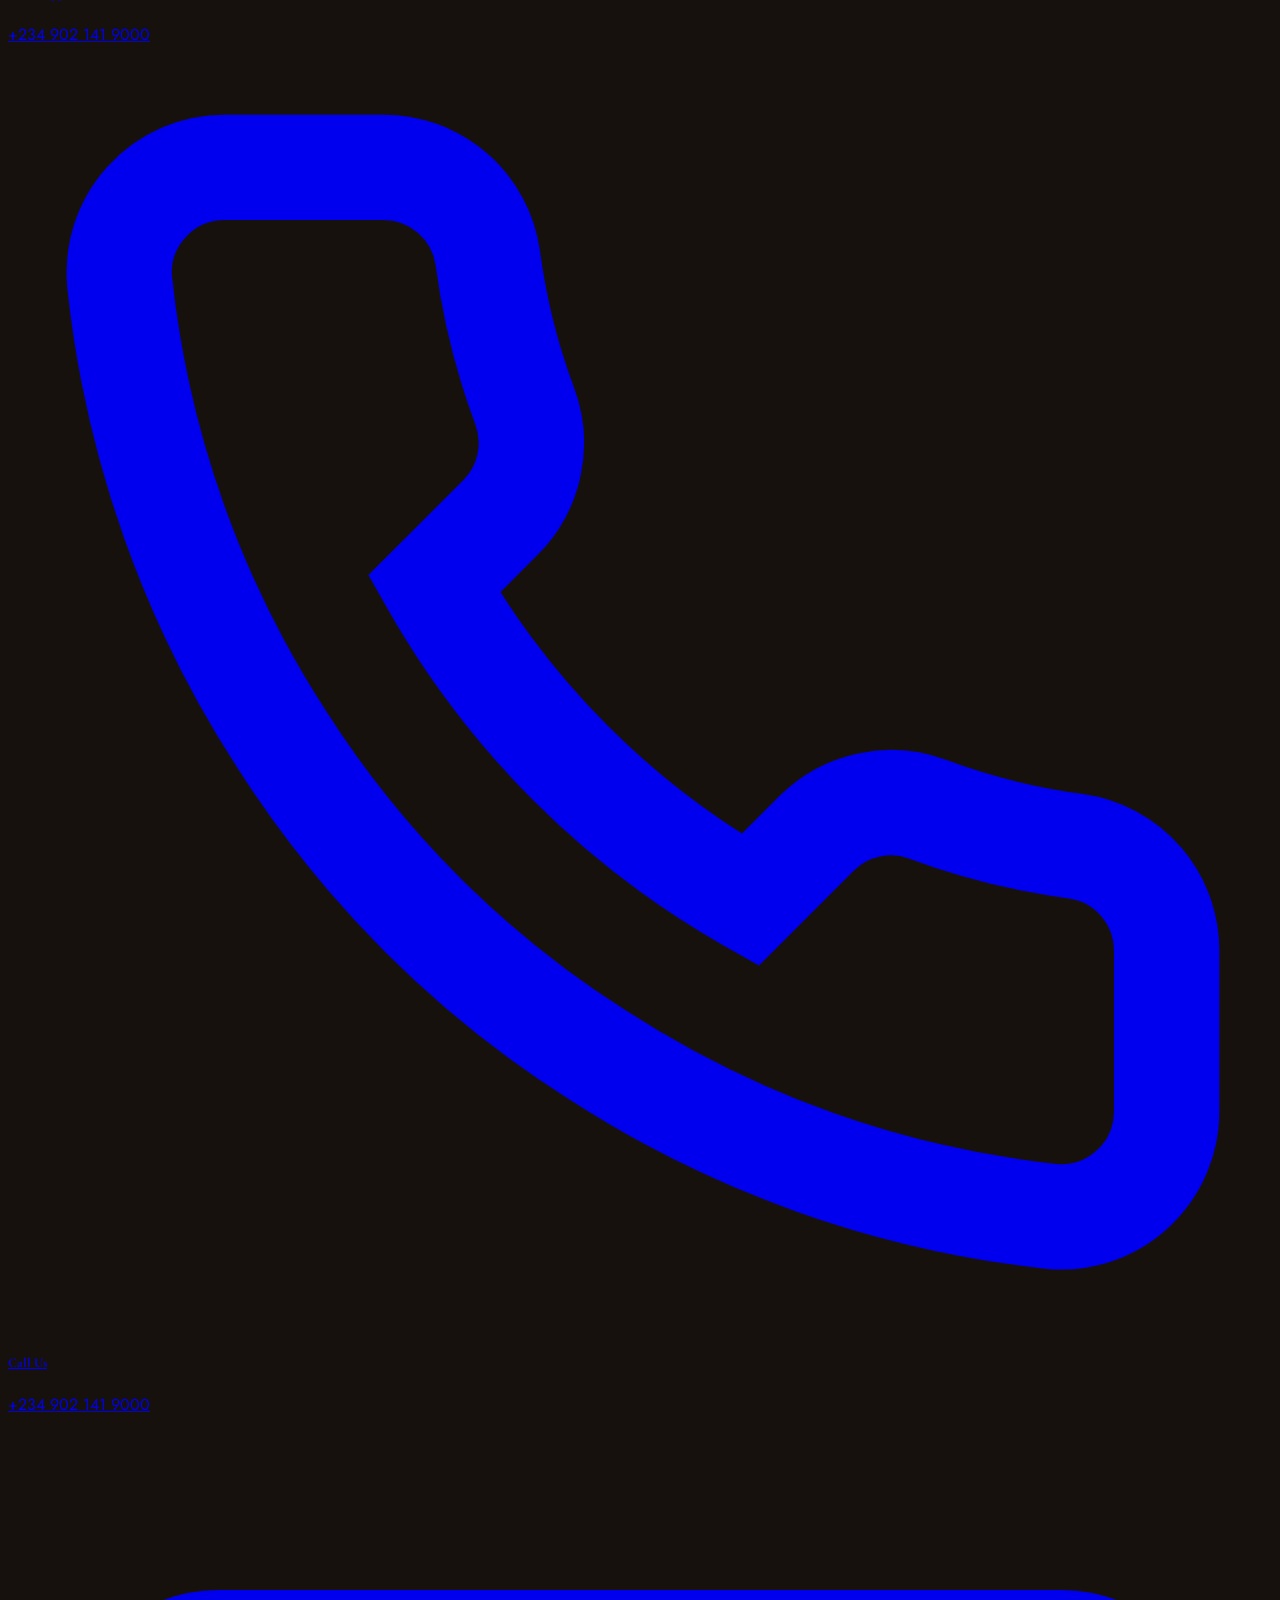
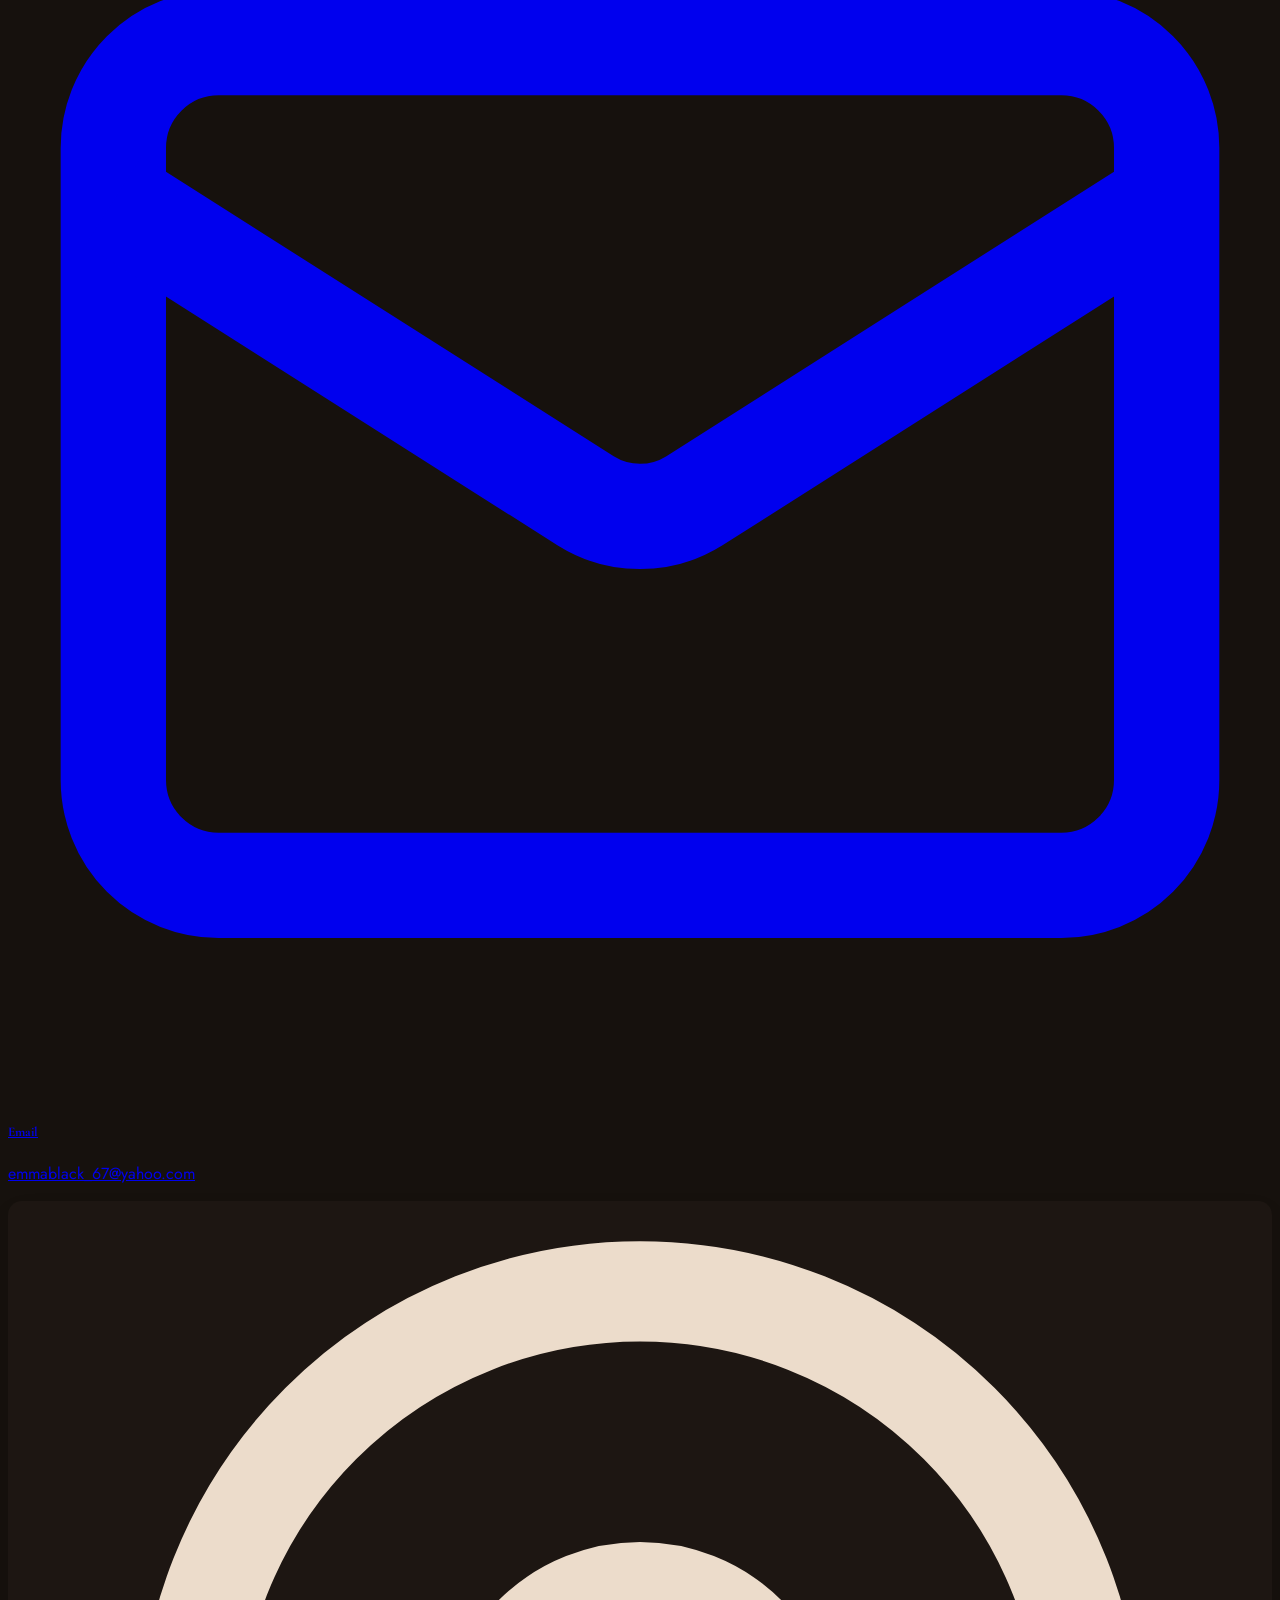
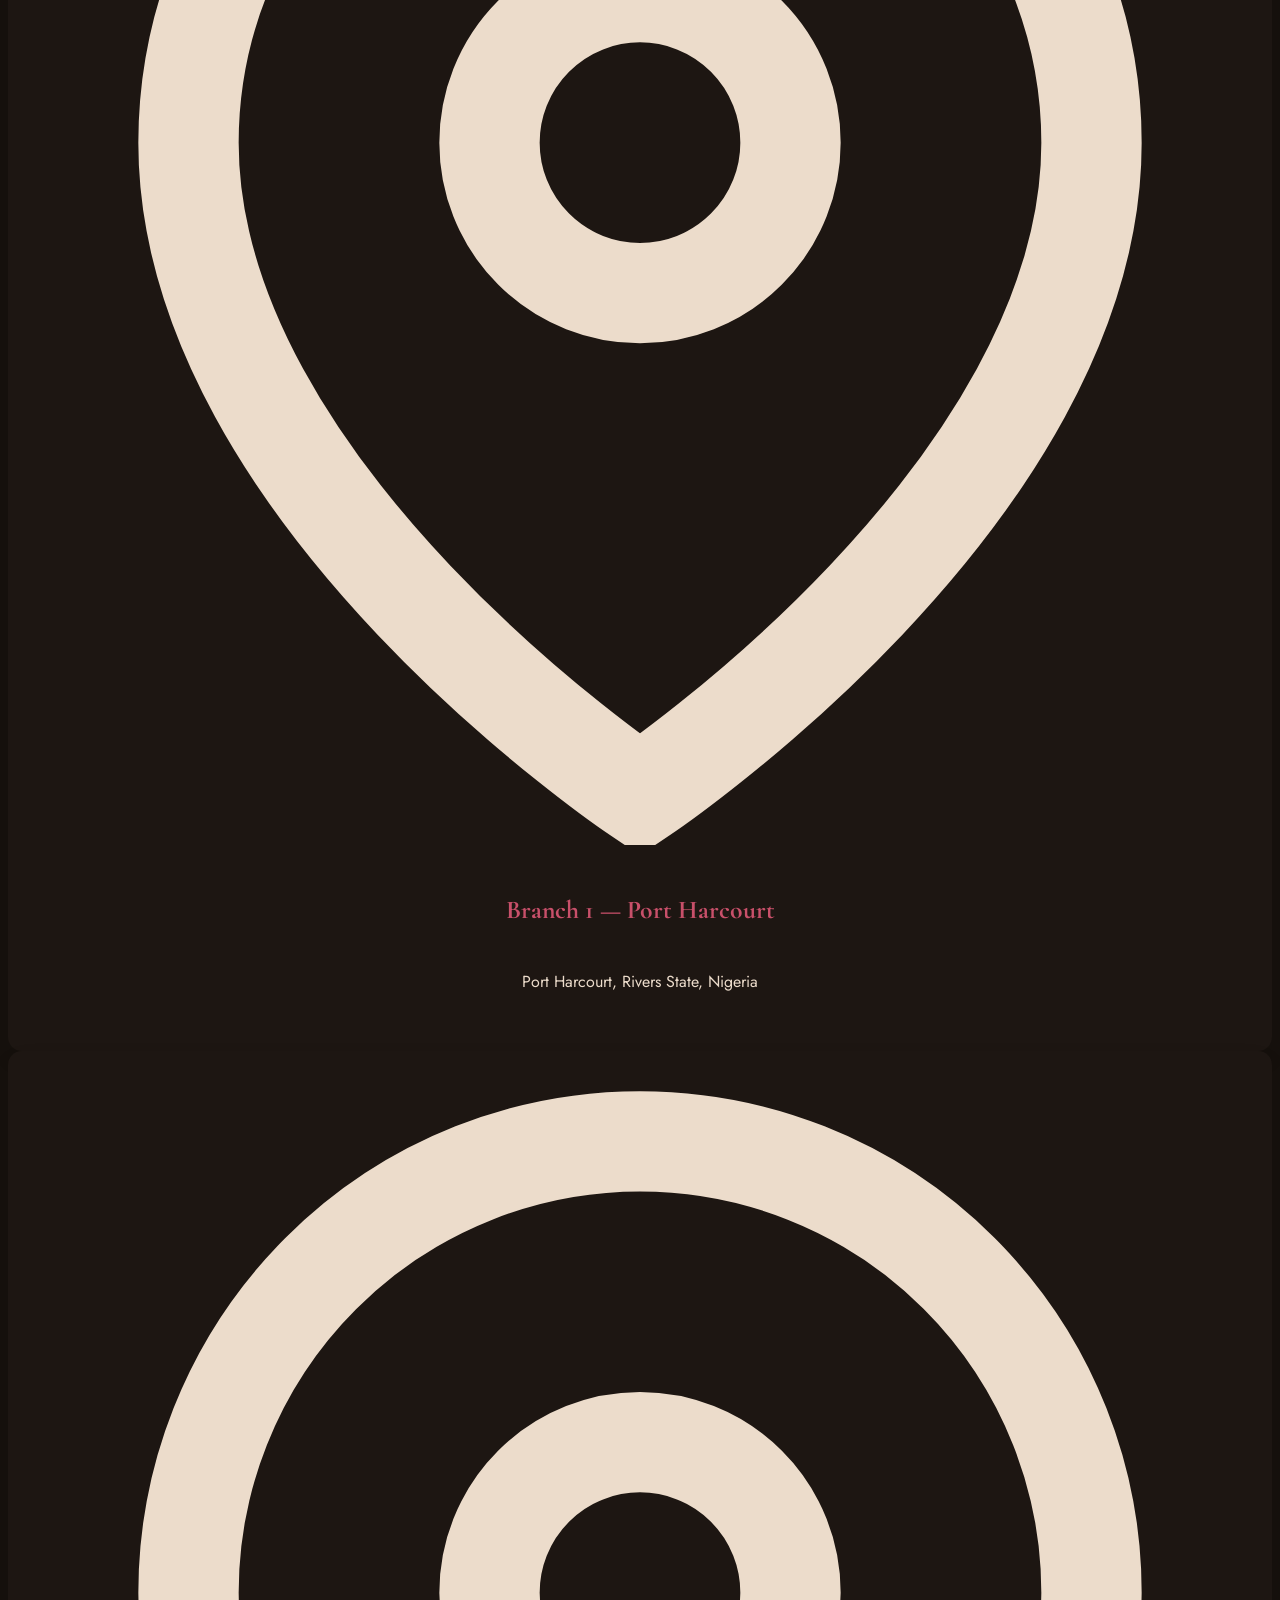
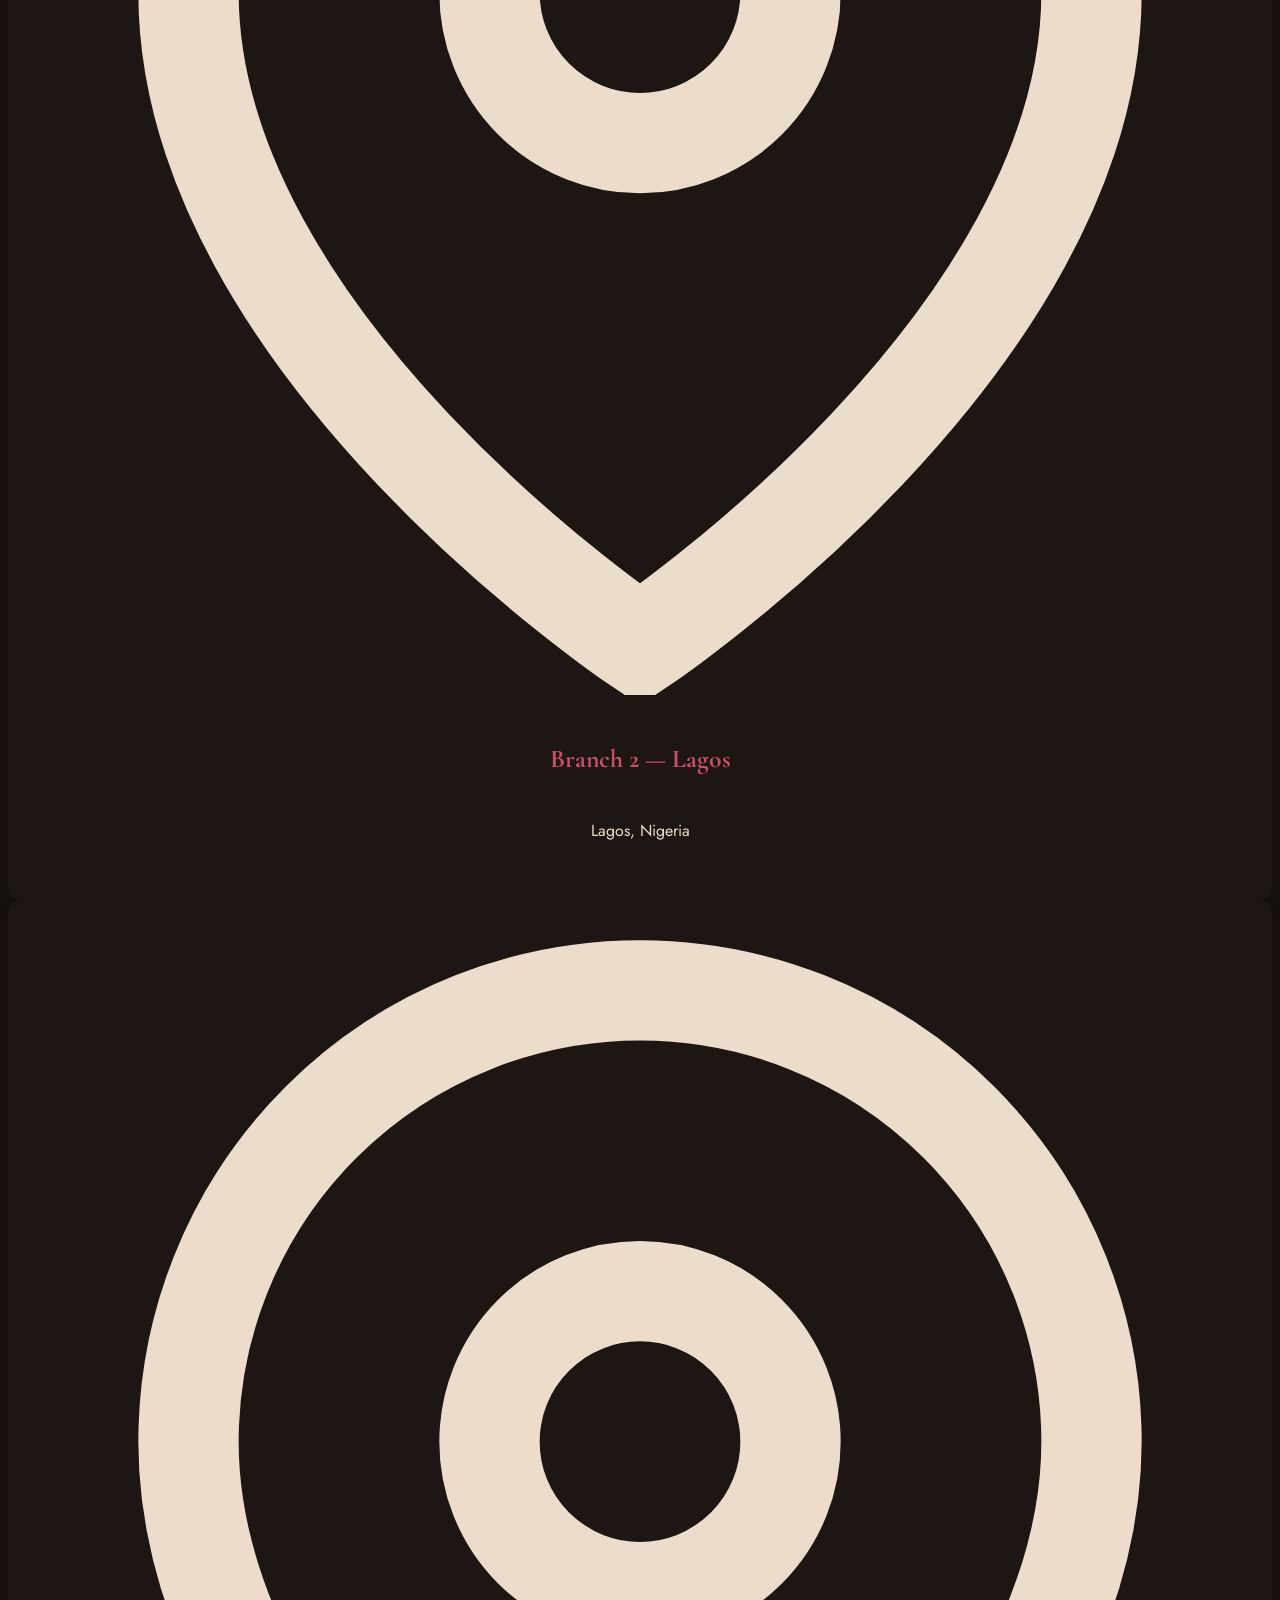
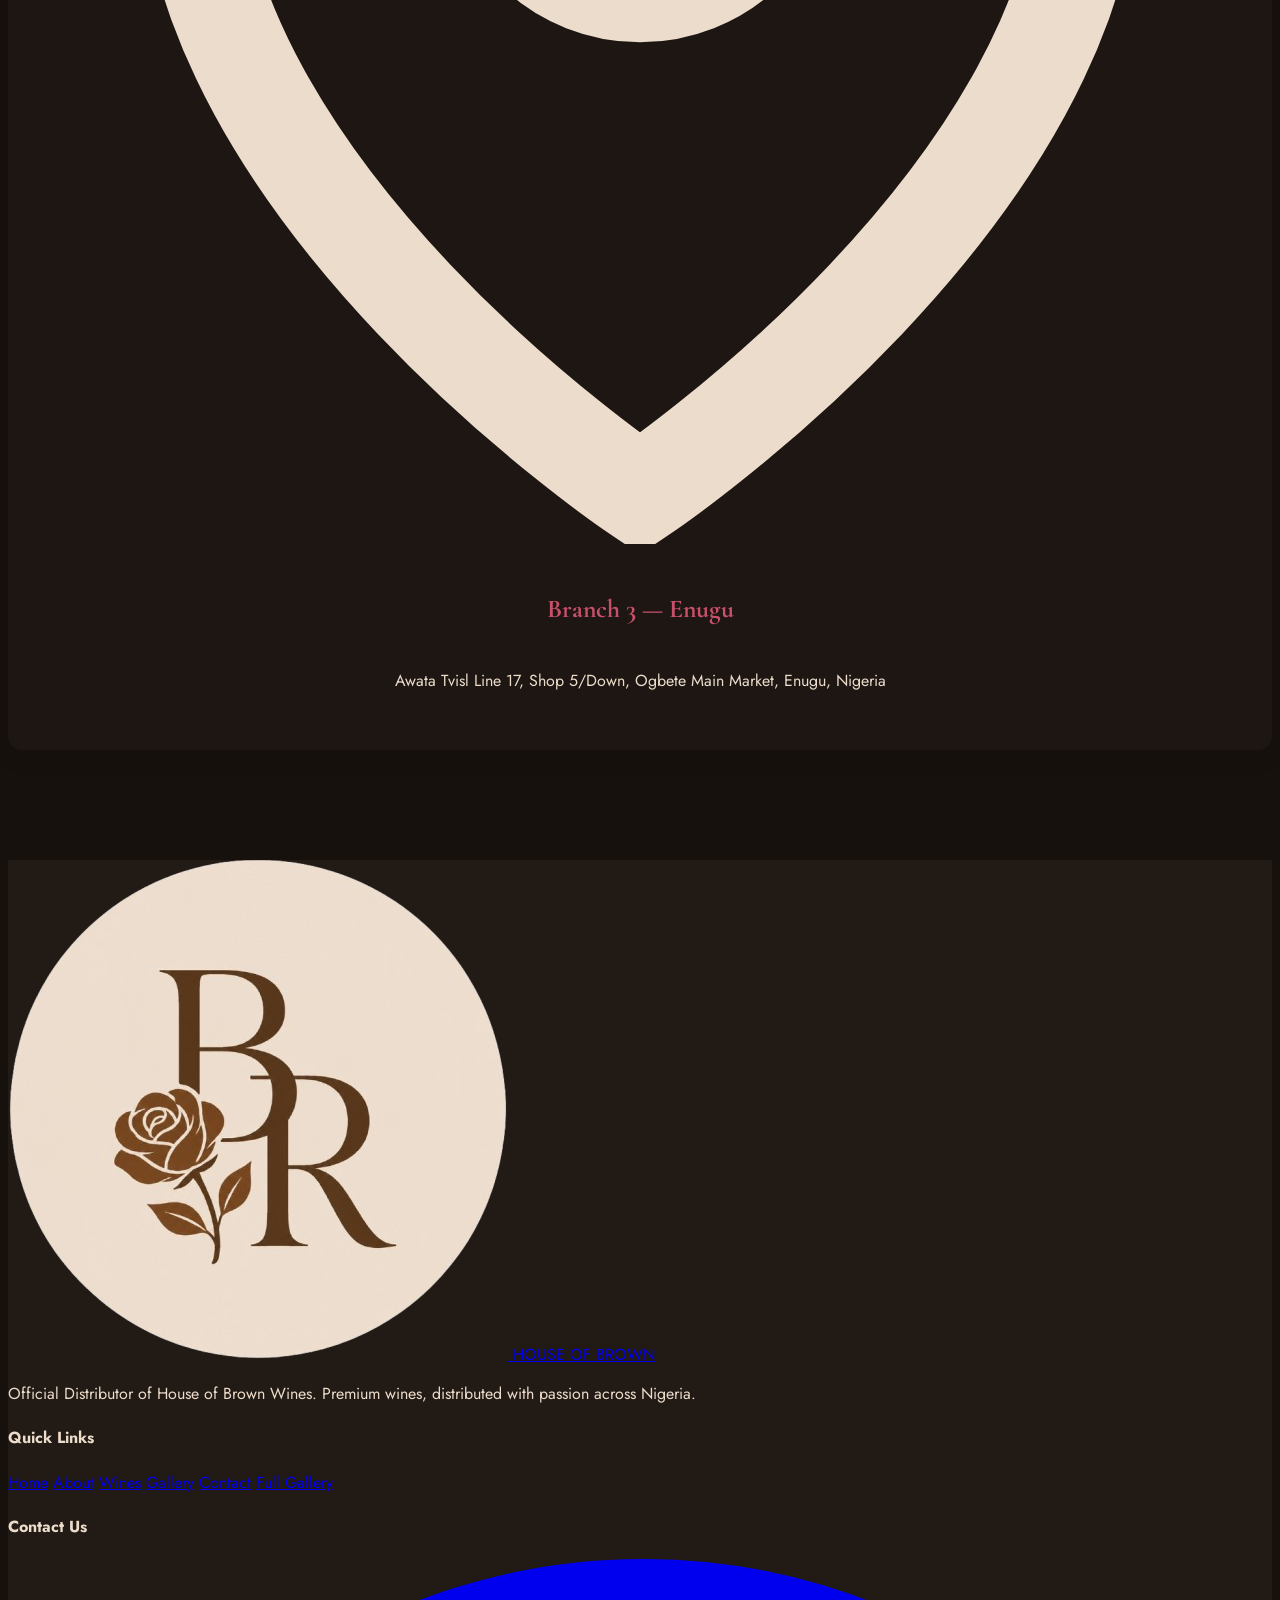
==== commit 05aa1d9f: "Update index.html" ====
--- a/index.html
+++ b/index.html
@@ -3,162 +3,317 @@
 <head>
   <meta charset="UTF-8">
   <meta name="viewport" content="width=device-width, initial-scale=1.0">
-  <title>Brown Rose • Official Distributor | Houseof Brown</title>
-
-  <!-- Bootstrap -->
-  <link href="https://cdn.jsdelivr.net/npm/bootstrap@5.3.3/dist/css/bootstrap.min.css" rel="stylesheet">
-
+  <title>Brown Rose • Official Distributor of House of Brown Wines</title>
+  
+  <!-- Favicon - using your logo -->
+  <link rel="icon" type="image/png" href="assets/images/logo1.png">
+  
   <!-- Google Fonts -->
-  <link href="https://fonts.googleapis.com/css2?family=Cormorant+Garamond:wght@500;600;700&family=Jost:wght@300;400;500&display=swap" rel="stylesheet">
-
-  <!-- Font Awesome Icons -->
-  <link rel="stylesheet" href="https://cdnjs.cloudflare.com/ajax/libs/font-awesome/6.6.0/css/all.min.css">
-
-  <!-- Custom CSS -->
+  <link rel="preconnect" href="https://fonts.googleapis.com">
+  <link rel="preconnect" href="https://fonts.gstatic.com" crossorigin>
+  <link href="https://fonts.googleapis.com/css2?family=Cormorant+Garamond:wght@300;400;500;600;700&family=Jost:wght@300;400;500;600;700&display=swap" rel="stylesheet">
+  
+  <!-- Main CSS -->
   <link rel="stylesheet" href="css/style.css">
 </head>
 <body>
-
-  <!-- NAVBAR -->
-  <nav class="navbar navbar-expand-lg fixed-top" id="navbar">
-    <div class="container">
-      <a class="navbar-brand" href="#home">Brown Rose</a>
-
-      <button class="navbar-toggler" type="button" data-bs-toggle="collapse" data-bs-target="#navMenu">
-        <i class="fa-solid fa-bars"></i>
+  <!-- ========== NAVBAR ========== -->
+  <nav id="navbar">
+    <div class="nav-container">
+      <!-- Logo -->
+      <a href="#home" class="nav-brand">
+        <img src="assets/images/logo1.png" alt="Brown Rose Logo" class="nav-logo" id="navLogo">
+        <span class="brand-text">BROWN ROSE</span>
+      </a>
+      
+      <!-- Desktop Navigation -->
+      <div class="nav-links">
+        <a href="#home" class="nav-link">Home</a>
+        <a href="#about" class="nav-link">About</a>
+        <a href="#wines" class="nav-link">Wines</a>
+        <a href="#gallery" class="nav-link">Gallery</a>
+        <a href="#contact" class="nav-link">Contact</a>
+        <a href="gallery.html" class="nav-link">Full Gallery</a>
+      </div>
+      
+      <!-- Theme Toggle & Mobile Menu -->
+      <div class="nav-actions">
+        <button class="theme-toggle" id="themeToggle" aria-label="Toggle theme">
+          <svg class="icon-sun" viewBox="0 0 24 24" fill="none" stroke="currentColor" stroke-width="2">
+            <circle cx="12" cy="12" r="5"></circle>
+            <line x1="12" y1="1" x2="12" y2="3"></line>
+            <line x1="12" y1="21" x2="12" y2="23"></line>
+            <line x1="4.22" y1="4.22" x2="5.64" y2="5.64"></line>
+            <line x1="18.36" y1="18.36" x2="19.78" y2="19.78"></line>
+            <line x1="1" y1="12" x2="3" y2="12"></line>
+            <line x1="21" y1="12" x2="23" y2="12"></line>
+            <line x1="4.22" y1="19.78" x2="5.64" y2="18.36"></line>
+            <line x1="18.36" y1="5.64" x2="19.78" y2="4.22"></line>
+          </svg>
+          <svg class="icon-moon" viewBox="0 0 24 24" fill="none" stroke="currentColor" stroke-width="2">
+            <path d="M21 12.79A9 9 0 1 1 11.21 3 7 7 0 0 0 21 12.79z"></path>
+          </svg>
+        </button>
+        <button class="mobile-toggle" id="mobileToggle" aria-label="Toggle menu">
+          <svg class="icon-menu" viewBox="0 0 24 24" fill="none" stroke="currentColor" stroke-width="2">
+            <line x1="3" y1="12" x2="21" y2="12"></line>
+            <line x1="3" y1="6" x2="21" y2="6"></line>
+            <line x1="3" y1="18" x2="21" y2="18"></line>
+          </svg>
+          <svg class="icon-close" viewBox="0 0 24 24" fill="none" stroke="currentColor" stroke-width="2">
+            <line x1="18" y1="6" x2="6" y2="18"></line>
+            <line x1="6" y1="6" x2="18" y2="18"></line>
+          </svg>
+        </button>
+      </div>
+    </div>
+    
+    <!-- Mobile Menu -->
+    <div class="mobile-menu" id="mobileMenu">
+      <a href="#home" class="mobile-link">Home</a>
+      <a href="#about" class="mobile-link">About</a>
+      <a href="#wines" class="mobile-link">Wines</a>
+      <a href="#gallery" class="mobile-link">Gallery</a>
+      <a href="#contact" class="mobile-link">Contact</a>
+      <a href="gallery.html" class="mobile-link">Full Gallery</a>
+    </div>
+  </nav>
+  <!-- ========== HERO SECTION ========== -->
+  <section id="home" class="hero">
+    <div class="hero-overlay"></div>
+    <div class="hero-content">
+      <p class="eyebrow animate-fadeInUp">Official Distributor of</p>
+      <h1 class="animate-fadeInUp delay-200">House of Brown Wines</h1>
+      <p class="hero-subtitle animate-fadeInUp delay-300">Premium wines, distributed with passion across Nigeria.</p>
+      <a href="#" class="btn-primary wa-link animate-fadeInUp delay-400">Order Now</a>
+    </div>
+  </section>
+  <!-- ========== ABOUT SECTION ========== -->
+  <section id="about" class="section-padding bg-soft">
+    <div class="container">
+      <div class="section-header">
+        <p class="eyebrow">Our Story</p>
+        <h2 class="section-title">Bringing Fine Wine Closer to You</h2>
+      </div>
+      <div class="about-content">
+        <p>Brown Rose was founded with a vision to bring refined, premium wine experiences to customers across Nigeria. As an authorized distributor of House of Brown Wines, we are committed to delivering quality, authenticity, and excellence in every bottle we provide.</p>
+        <p>What began as a passion for exceptional wines has grown into a trusted distribution network serving individuals, retailers, hospitality businesses, and corporate clients nationwide. We believe that great wine creates memorable moments, and we take pride in making world‑class selections accessible to our customers.</p>
+        <p>At Brown Rose, we don't just distribute wine — we deliver quality, consistency, and a premium experience you can trust.</p>
+      </div>
+    </div>
+  </section>
+  <!-- ========== WINES SECTION ========== -->
+  <section id="wines" class="section-padding">
+    <div class="container">
+      <div class="section-header">
+        <p class="eyebrow">Everyday wines, made with intention</p>
+        <h2 class="section-title">Our Collection</h2>
+      </div>
+      <div class="wines-grid" id="wineContainer">
+        <!-- Wine cards injected by JavaScript -->
+      </div>
+    </div>
+  </section>
+  <!-- ========== GALLERY SECTION ========== -->
+  <section id="gallery" class="section-padding bg-soft">
+    <div class="container">
+      <div class="section-header">
+        <p class="eyebrow">Visual Stories</p>
+        <h2 class="section-title">Gallery</h2>
+      </div>
+      <div class="gallery-grid" id="galleryGrid">
+        <!-- Gallery items injected by JavaScript -->
+      </div>
+      <div class="text-center mt-50">
+        <a href="gallery.html" class="btn-primary">View Full Gallery</a>
+      </div>
+    </div>
+  </section>
+  <!-- ========== CONTACT SECTION ========== -->
+  <section id="contact" class="section-padding">
+    <div class="container">
+      <div class="section-header">
+        <p class="eyebrow">Visit or Reach Us</p>
+        <h2 class="section-title">Get in Touch</h2>
+      </div>
+      
+      <!-- Contact Cards -->
+      <div class="contact-grid">
+        <a href="#" class="contact-card wa-link" target="_blank" rel="noopener noreferrer">
+          <div class="contact-icon">
+            <svg viewBox="0 0 24 24" fill="currentColor">
+              <path d="M17.472 14.382c-.297-.149-1.758-.867-2.03-.967-.273-.099-.471-.148-.67.15-.197.297-.767.966-.94 1.164-.173.199-.347.223-.644.075-.297-.15-1.255-.463-2.39-1.475-.883-.788-1.48-1.761-1.653-2.059-.173-.297-.018-.458.13-.606.134-.133.298-.347.446-.52.149-.174.198-.298.298-.497.099-.198.05-.371-.025-.52-.075-.149-.669-1.612-.916-2.207-.242-.579-.487-.5-.669-.51-.173-.008-.371-.01-.57-.01-.198 0-.52.074-.792.372-.272.297-1.04 1.016-1.04 2.479 0 1.462 1.065 2.875 1.213 3.074.149.198 2.096 3.2 5.077 4.487.709.306 1.262.489 1.694.625.712.227 1.36.195 1.871.118.571-.085 1.758-.719 2.006-1.413.248-.694.248-1.289.173-1.413-.074-.124-.272-.198-.57-.347m-5.421 7.403h-.004a9.87 9.87 0 01-5.031-1.378l-.361-.214-3.741.982.998-3.648-.235-.374a9.86 9.86 0 01-1.51-5.26c.001-5.45 4.436-9.884 9.888-9.884 2.64 0 5.122 1.03 6.988 2.898a9.825 9.825 0 012.893 6.994c-.003 5.45-4.437 9.884-9.885 9.884m8.413-18.297A11.815 11.815 0 0012.05 0C5.495 0 .16 5.335.157 11.892c0 2.096.547 4.142 1.588 5.945L.057 24l6.305-1.654a11.882 11.882 0 005.683 1.448h.005c6.554 0 11.89-5.335 11.893-11.893a11.821 11.821 0 00-3.48-8.413z"/>
+            </svg>
+          </div>
+          <h5>WhatsApp</h5>
+          <p class="phone-display">+234 902 141 9000</p>
+        </a>
+        
+        <a href="tel:+2349021419000" class="contact-card">
+          <div class="contact-icon">
+            <svg viewBox="0 0 24 24" fill="none" stroke="currentColor" stroke-width="2">
+              <path d="M22 16.92v3a2 2 0 01-2.18 2 19.79 19.79 0 01-8.63-3.07 19.5 19.5 0 01-6-6 19.79 19.79 0 01-3.07-8.67A2 2 0 014.11 2h3a2 2 0 012 1.72 12.84 12.84 0 00.7 2.81 2 2 0 01-.45 2.11L8.09 9.91a16 16 0 006 6l1.27-1.27a2 2 0 012.11-.45 12.84 12.84 0 002.81.7A2 2 0 0122 16.92z"/>
+            </svg>
+          </div>
+          <h5>Call Us</h5>
+          <p>+234 902 141 9000</p>
+        </a>
+        
+        <a href="mailto:emmablack_67@yahoo.com" class="contact-card">
+          <div class="contact-icon">
+            <svg viewBox="0 0 24 24" fill="none" stroke="currentColor" stroke-width="2">
+              <rect width="20" height="16" x="2" y="4" rx="2"/>
+              <path d="m22 7-8.97 5.7a1.94 1.94 0 01-2.06 0L2 7"/>
+            </svg>
+          </div>
+          <h5>Email</h5>
+          <p>emmablack_67@yahoo.com</p>
+        </a>
+      </div>
+      
+      <!-- Branch Locations -->
+      <div class="branches-grid">
+        <div class="address-card">
+          <div class="address-icon">
+            <svg viewBox="0 0 24 24" fill="none" stroke="currentColor" stroke-width="2">
+              <path d="M21 10c0 7-9 13-9 13s-9-6-9-13a9 9 0 0118 0z"/>
+              <circle cx="12" cy="10" r="3"/>
+            </svg>
+          </div>
+          <h5>Branch 1 — Port Harcourt</h5>
+          <p>Port Harcourt, Rivers State, Nigeria</p>
+        </div>
+        
+        <div class="address-card">
+          <div class="address-icon">
+            <svg viewBox="0 0 24 24" fill="none" stroke="currentColor" stroke-width="2">
+              <path d="M21 10c0 7-9 13-9 13s-9-6-9-13a9 9 0 0118 0z"/>
+              <circle cx="12" cy="10" r="3"/>
+            </svg>
+          </div>
+          <h5>Branch 2 — Lagos</h5>
+          <p>Lagos, Nigeria</p>
+        </div>
+        
+        <div class="address-card">
+          <div class="address-icon">
+            <svg viewBox="0 0 24 24" fill="none" stroke="currentColor" stroke-width="2">
+              <path d="M21 10c0 7-9 13-9 13s-9-6-9-13a9 9 0 0118 0z"/>
+              <circle cx="12" cy="10" r="3"/>
+            </svg>
+          </div>
+          <h5>Branch 3 — Enugu</h5>
+          <p>Awata Tvisl Line 17, Shop 5/Down, Ogbete Main Market, Enugu, Nigeria</p>
+        </div>
+      </div>
+    </div>
+  </section>
+  <!-- ========== FOOTER ========== -->
+  <footer>
+    <div class="container">
+      <div class="footer-grid">
+        <!-- Brand Column -->
+        <div class="footer-brand">
+          <a href="#home" class="footer-logo-link">
+            <img src="assets/images/logo1.png" alt="Brown Rose Logo" class="footer-logo" id="footerLogo">
+            <span class="footer-brand-text">HOUSE OF BROWN</span>
+          </a>
+          <p class="footer-desc">Official Distributor of House of Brown Wines. Premium wines, distributed with passion across Nigeria.</p>
+        </div>
+        
+        <!-- Quick Links -->
+        <div class="footer-links">
+          <h4>Quick Links</h4>
+          <nav>
+            <a href="#home">Home</a>
+            <a href="#about">About</a>
+            <a href="#wines">Wines</a>
+            <a href="#gallery">Gallery</a>
+            <a href="#contact">Contact</a>
+            <a href="gallery.html">Full Gallery</a>
+          </nav>
+        </div>
+        
+        <!-- Contact Info -->
+        <div class="footer-contact">
+          <h4>Contact Us</h4>
+          <div class="footer-contact-list">
+            <a href="#" class="wa-link" target="_blank" rel="noopener noreferrer">
+              <svg viewBox="0 0 24 24" fill="currentColor" class="footer-icon">
+                <path d="M17.472 14.382c-.297-.149-1.758-.867-2.03-.967-.273-.099-.471-.148-.67.15-.197.297-.767.966-.94 1.164-.173.199-.347.223-.644.075-.297-.15-1.255-.463-2.39-1.475-.883-.788-1.48-1.761-1.653-2.059-.173-.297-.018-.458.13-.606.134-.133.298-.347.446-.52.149-.174.198-.298.298-.497.099-.198.05-.371-.025-.52-.075-.149-.669-1.612-.916-2.207-.242-.579-.487-.5-.669-.51-.173-.008-.371-.01-.57-.01-.198 0-.52.074-.792.372-.272.297-1.04 1.016-1.04 2.479 0 1.462 1.065 2.875 1.213 3.074.149.198 2.096 3.2 5.077 4.487.709.306 1.262.489 1.694.625.712.227 1.36.195 1.871.118.571-.085 1.758-.719 2.006-1.413.248-.694.248-1.289.173-1.413-.074-.124-.272-.198-.57-.347m-5.421 7.403h-.004a9.87 9.87 0 01-5.031-1.378l-.361-.214-3.741.982.998-3.648-.235-.374a9.86 9.86 0 01-1.51-5.26c.001-5.45 4.436-9.884 9.888-9.884 2.64 0 5.122 1.03 6.988 2.898a9.825 9.825 0 012.893 6.994c-.003 5.45-4.437 9.884-9.885 9.884m8.413-18.297A11.815 11.815 0 0012.05 0C5.495 0 .16 5.335.157 11.892c0 2.096.547 4.142 1.588 5.945L.057 24l6.305-1.654a11.882 11.882 0 005.683 1.448h.005c6.554 0 11.89-5.335 11.893-11.893a11.821 11.821 0 00-3.48-8.413z"/>
+              </svg>
+              +234 902 141 9000
+            </a>
+            <a href="tel:+2349021419000">
+              <svg viewBox="0 0 24 24" fill="none" stroke="currentColor" stroke-width="2" class="footer-icon">
+                <path d="M22 16.92v3a2 2 0 01-2.18 2 19.79 19.79 0 01-8.63-3.07 19.5 19.5 0 01-6-6 19.79 19.79 0 01-3.07-8.67A2 2 0 014.11 2h3a2 2 0 012 1.72 12.84 12.84 0 00.7 2.81 2 2 0 01-.45 2.11L8.09 9.91a16 16 0 006 6l1.27-1.27a2 2 0 012.11-.45 12.84 12.84 0 002.81.7A2 2 0 0122 16.92z"/>
+              </svg>
+              +234 902 141 9000
+            </a>
+            <a href="mailto:emmablack_67@yahoo.com">
+              <svg viewBox="0 0 24 24" fill="none" stroke="currentColor" stroke-width="2" class="footer-icon">
+                <rect width="20" height="16" x="2" y="4" rx="2"/>
+                <path d="m22 7-8.97 5.7a1.94 1.94 0 01-2.06 0L2 7"/>
+              </svg>
+              emmablack_67@yahoo.com
+            </a>
+          </div>
+        </div>
+        
+        <!-- Social Media -->
+        <div class="footer-social">
+          <h4>Follow Us</h4>
+          <div class="social-icons">
+            <a href="#" title="Facebook">
+              <svg viewBox="0 0 24 24" fill="currentColor">
+                <path d="M24 12.073c0-6.627-5.373-12-12-12s-12 5.373-12 12c0 5.99 4.388 10.954 10.125 11.854v-8.385H7.078v-3.47h3.047V9.43c0-3.007 1.792-4.669 4.533-4.669 1.312 0 2.686.235 2.686.235v2.953H15.83c-1.491 0-1.956.925-1.956 1.874v2.25h3.328l-.532 3.47h-2.796v8.385C19.612 23.027 24 18.062 24 12.073z"/>
+              </svg>
+            </a>
+            <a href="#" title="Instagram">
+              <svg viewBox="0 0 24 24" fill="currentColor">
+                <path d="M12 2.163c3.204 0 3.584.012 4.85.07 3.252.148 4.771 1.691 4.919 4.919.058 1.265.069 1.645.069 4.849 0 3.205-.012 3.584-.069 4.849-.149 3.225-1.664 4.771-4.919 4.919-1.266.058-1.644.07-4.85.07-3.204 0-3.584-.012-4.849-.07-3.26-.149-4.771-1.699-4.919-4.92-.058-1.265-.07-1.644-.07-4.849 0-3.204.013-3.583.07-4.849.149-3.227 1.664-4.771 4.919-4.919 1.266-.057 1.645-.069 4.849-.069zM12 0C8.741 0 8.333.014 7.053.072 2.695.272.273 2.69.073 7.052.014 8.333 0 8.741 0 12c0 3.259.014 3.668.072 4.948.2 4.358 2.618 6.78 6.98 6.98C8.333 23.986 8.741 24 12 24c3.259 0 3.668-.014 4.948-.072 4.354-.2 6.782-2.618 6.979-6.98.059-1.28.073-1.689.073-4.948 0-3.259-.014-3.667-.072-4.947-.196-4.354-2.617-6.78-6.979-6.98C15.668.014 15.259 0 12 0zm0 5.838a6.162 6.162 0 100 12.324 6.162 6.162 0 000-12.324zM12 16a4 4 0 110-8 4 4 0 010 8zm6.406-11.845a1.44 1.44 0 100 2.881 1.44 1.44 0 000-2.881z"/>
+              </svg>
+            </a>
+            <a href="#" title="Twitter/X">
+              <svg viewBox="0 0 24 24" fill="currentColor">
+                <path d="M18.244 2.25h3.308l-7.227 8.26 8.502 11.24H16.17l-5.214-6.817L4.99 21.75H1.68l7.73-8.835L1.254 2.25H8.08l4.713 6.231zm-1.161 17.52h1.833L7.084 4.126H5.117z"/>
+              </svg>
+            </a>
+            <a href="#" class="wa-link" title="WhatsApp">
+              <svg viewBox="0 0 24 24" fill="currentColor">
+                <path d="M17.472 14.382c-.297-.149-1.758-.867-2.03-.967-.273-.099-.471-.148-.67.15-.197.297-.767.966-.94 1.164-.173.199-.347.223-.644.075-.297-.15-1.255-.463-2.39-1.475-.883-.788-1.48-1.761-1.653-2.059-.173-.297-.018-.458.13-.606.134-.133.298-.347.446-.52.149-.174.198-.298.298-.497.099-.198.05-.371-.025-.52-.075-.149-.669-1.612-.916-2.207-.242-.579-.487-.5-.669-.51-.173-.008-.371-.01-.57-.01-.198 0-.52.074-.792.372-.272.297-1.04 1.016-1.04 2.479 0 1.462 1.065 2.875 1.213 3.074.149.198 2.096 3.2 5.077 4.487.709.306 1.262.489 1.694.625.712.227 1.36.195 1.871.118.571-.085 1.758-.719 2.006-1.413.248-.694.248-1.289.173-1.413-.074-.124-.272-.198-.57-.347m-5.421 7.403h-.004a9.87 9.87 0 01-5.031-1.378l-.361-.214-3.741.982.998-3.648-.235-.374a9.86 9.86 0 01-1.51-5.26c.001-5.45 4.436-9.884 9.888-9.884 2.64 0 5.122 1.03 6.988 2.898a9.825 9.825 0 012.893 6.994c-.003 5.45-4.437 9.884-9.885 9.884m8.413-18.297A11.815 11.815 0 0012.05 0C5.495 0 .16 5.335.157 11.892c0 2.096.547 4.142 1.588 5.945L.057 24l6.305-1.654a11.882 11.882 0 005.683 1.448h.005c6.554 0 11.89-5.335 11.893-11.893a11.821 11.821 0 00-3.48-8.413z"/>
+              </svg>
+            </a>
+            <a href="#" title="TikTok">
+              <svg viewBox="0 0 24 24" fill="currentColor">
+                <path d="M12.525.02c1.31-.02 2.61-.01 3.91-.02.08 1.53.63 3.09 1.75 4.17 1.12 1.11 2.7 1.62 4.24 1.79v4.03c-1.44-.05-2.89-.35-4.2-.97-.57-.26-1.1-.59-1.62-.93-.01 2.92.01 5.84-.02 8.75-.08 1.4-.54 2.79-1.35 3.94-1.31 1.92-3.58 3.17-5.91 3.21-1.43.08-2.86-.31-4.08-1.03-2.02-1.19-3.44-3.37-3.65-5.71-.02-.5-.03-1-.01-1.49.18-1.9 1.12-3.72 2.58-4.96 1.66-1.44 3.98-2.13 6.15-1.72.02 1.48-.04 2.96-.04 4.44-.99-.32-2.15-.23-3.02.37-.63.41-1.11 1.04-1.36 1.75-.21.51-.15 1.07-.14 1.61.24 1.64 1.82 3.02 3.5 2.87 1.12-.01 2.19-.66 2.77-1.61.19-.33.4-.67.41-1.06.1-1.79.06-3.57.07-5.36.01-4.03-.01-8.05.02-12.07z"/>
+              </svg>
+            </a>
+          </div>
+          <p class="social-note">Social links will be updated soon.</p>
+        </div>
+      </div>
+      
+      <!-- Footer Bottom -->
+      <div class="footer-bottom">
+        <p>&copy; <span id="currentYear"></span> House of Brown — Official Distributor, Port Harcourt. All rights reserved.</p>
+      </div>
+    </div>
+  </footer>
+  <!-- ========== IMAGE MODAL ========== -->
+  <div class="modal" id="imageModal">
+    <div class="modal-backdrop"></div>
+    <div class="modal-content">
+      <button class="modal-close" id="modalClose">
+        <svg viewBox="0 0 24 24" fill="none" stroke="currentColor" stroke-width="2">
+          <line x1="18" y1="6" x2="6" y2="18"></line>
+          <line x1="6" y1="6" x2="18" y2="18"></line>
+        </svg>
       </button>
-
-      <div class="collapse navbar-collapse" id="navMenu">
-        <ul class="navbar-nav ms-auto align-items-lg-center">
-          <li class="nav-item"><a class="nav-link" href="#home">Home</a></li>
-          <li class="nav-item"><a class="nav-link" href="#about">About</a></li>
-          <li class="nav-item"><a class="nav-link" href="#wines">Wines</a></li>
-          <li class="nav-item"><a class="nav-link" href="gallery.html">Gallery</a></li>
-          <li class="nav-item"><a class="nav-link" href="#contact">Contact</a></li>
-          <li class="nav-item ms-lg-3">
-            <button id="themeToggle" class="theme-toggle" title="Toggle theme">
-              <i class="fa-solid fa-moon"></i>
-            </button>
-          </li>
-        </ul>
-      </div>
-    </div>
-  </nav>
-
-  <!-- HERO -->
-  <section id="home" class="hero d-flex align-items-center text-center">
-    <div class="container hero-content">
-      <p class="eyebrow">Official Distributor of</p>
-      <h1 class="display-2">House of Brown Wines</h1>
-      <p class="lead">Premium wines, distributed with passion across Nigeria.</p>
-      <a href="#" class="btn btn-custom btn-lg mt-3 wa-link" target="_blank">
-        <i class="fa-brands fa-whatsapp"></i> Order Now
-      </a>
-    </div>
-  </section>
-
-  <!-- ABOUT -->
-  <section id="about" class="section-padding">
-    <div class="container">
-      <div class="row justify-content-center">
-        <div class="col-lg-8 text-center">
-          <p class="eyebrow">Our Story</p>
-          <h2 class="section-title">Bringing Fine Wine Closer to You</h2>
-          <p class="mt-4">
-            Brown Rose was founded with a vision to bring refined, premium wine experiences to customers across Nigeria. As an authorized distributor of House of Brown Wines, we are committed to delivering quality, authenticity, and excellence in every bottle we provide.
-          </p>
-          <p class="mt-4">
-            What began as a passion for exceptional wines has grown into a trusted distribution network serving individuals, retailers, hospitality businesses, and corporate clients nationwide. We believe that great wine creates memorable moments, and we take pride in making world‑class selections accessible to our customers.
-          </p>
-          <p class="mt-4">
-            At Brown Rose, we don’t just distribute wine — we deliver quality, consistency, and a premium experience you can trust.
-          </p>
-        </div>
-      </div>
-    </div>
-  </section>
-
-  <!-- WINES -->
-  <section id="wines" class="section-padding bg-soft">
-    <div class="container">
-      <div class="text-center mb-5">
-        <p class="eyebrow">Our Collection</p>
-        <h2 class="section-title">Shop by Category</h2>
-      </div>
-      <div class="row g-4" id="wineContainer"></div>
-    </div>
-  </section>
-
-  <!-- GALLERY -->
-  <section id="gallery" class="section-padding">
-    <div class="container">
-      <div class="text-center mb-5">
-        <p class="eyebrow">Gallery</p>
-        <h2 class="section-title">Moments & Bottles</h2>
-      </div>
-      <div class="row g-3" id="galleryGrid"></div>
-      <div class="text-center mt-4">
-        <a href="gallery.html" class="btn btn-custom btn-lg">View more</a>
-      </div>
-    </div>
-  </section>
-
-  <!-- CONTACT / ADDRESS -->
-  <section id="contact" class="section-padding bg-soft">
-    <div class="container">
-      <div class="text-center mb-5">
-        <p class="eyebrow">Visit or Reach Us</p>
-        <h2 class="section-title">Our Locations</h2>
-      </div>
-
-      <div class="row g-4 justify-content-center">
-        <div class="col-md-5">
-          <div class="address-card h-100">
-            <i class="fa-solid fa-location-dot"></i>
-            <h5>Branch 1</h5>
-            <p>PLOT 286, Trans Amadi Industrial Layout,<br>Off Odili Road, Port Harcourt,<br>Rivers State.</p>
-          </div>
-        </div>
-        <div class="col-md-5">
-          <div class="address-card h-100">
-            <i class="fa-solid fa-location-dot"></i>
-            <h5>Branch 2</h5>
-            <p>No. 108, LNG Road,<br>By Amadi Roundabout, Port Harcourt,<br>Rivers State.</p>
-          </div>
-        </div>
-      </div>
-
-      <div class="text-center mt-5">
-        <a href="#" class="btn btn-custom btn-lg wa-link" target="_blank">
-          <i class="fa-brands fa-whatsapp"></i> Chat With Us on WhatsApp
-        </a>
-      </div>
-    </div>
-  </section>
-
-  <!-- FOOTER -->
-  <footer class="py-5 text-center">
-    <a class="navbar-brand d-block mb-3" href="#home">HOUSE OF BROWN</a>
-    <div class="social-icons mb-3">
-      <a href="#" target="_blank"><i class="fa-brands fa-facebook-f"></i></a>
-      <a href="#" target="_blank"><i class="fa-brands fa-instagram"></i></a>
-      <a href="#" target="_blank"><i class="fa-brands fa-tiktok"></i></a>
-      <a href="#" class="wa-link" target="_blank"><i class="fa-brands fa-whatsapp"></i></a>
-    </div>
-    <p class="small">&copy; 2026 House of Brown — Official Distributor, Port Harcourt. All rights reserved.</p>
-  </footer>
-
-  <!-- GALLERY MODAL -->
-  <div class="modal fade" id="galleryModal" tabindex="-1">
-    <div class="modal-dialog modal-dialog-centered modal-lg">
-      <div class="modal-content bg-transparent border-0">
-        <div class="modal-body p-0" id="modalContent"></div>
-      </div>
+      <img src="" alt="Gallery image" id="modalImage">
     </div>
   </div>
-
-  <!-- Scripts -->
-  <script src="https://cdn.jsdelivr.net/npm/bootstrap@5.3.3/dist/js/bootstrap.bundle.min.js"></script>
+  <!-- Main JavaScript -->
   <script src="js/main.js"></script>
 </body>
 </html>
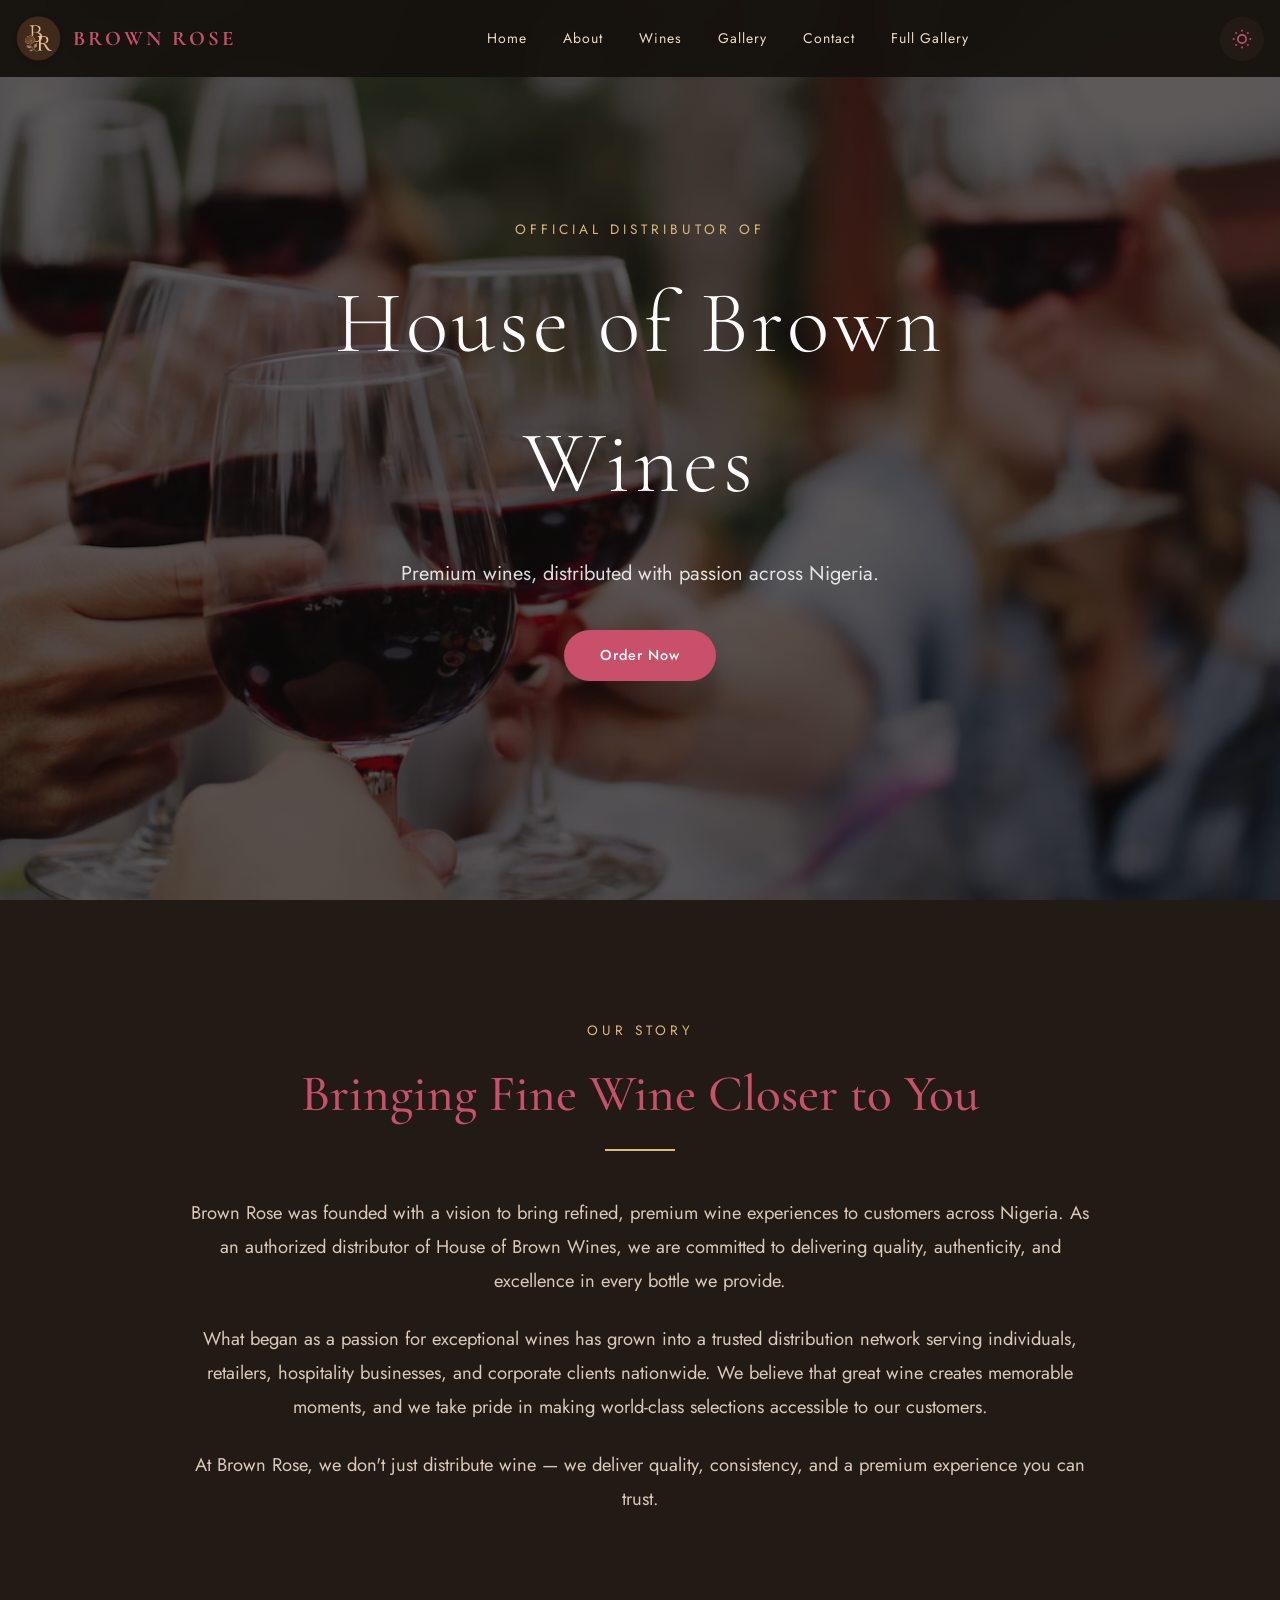
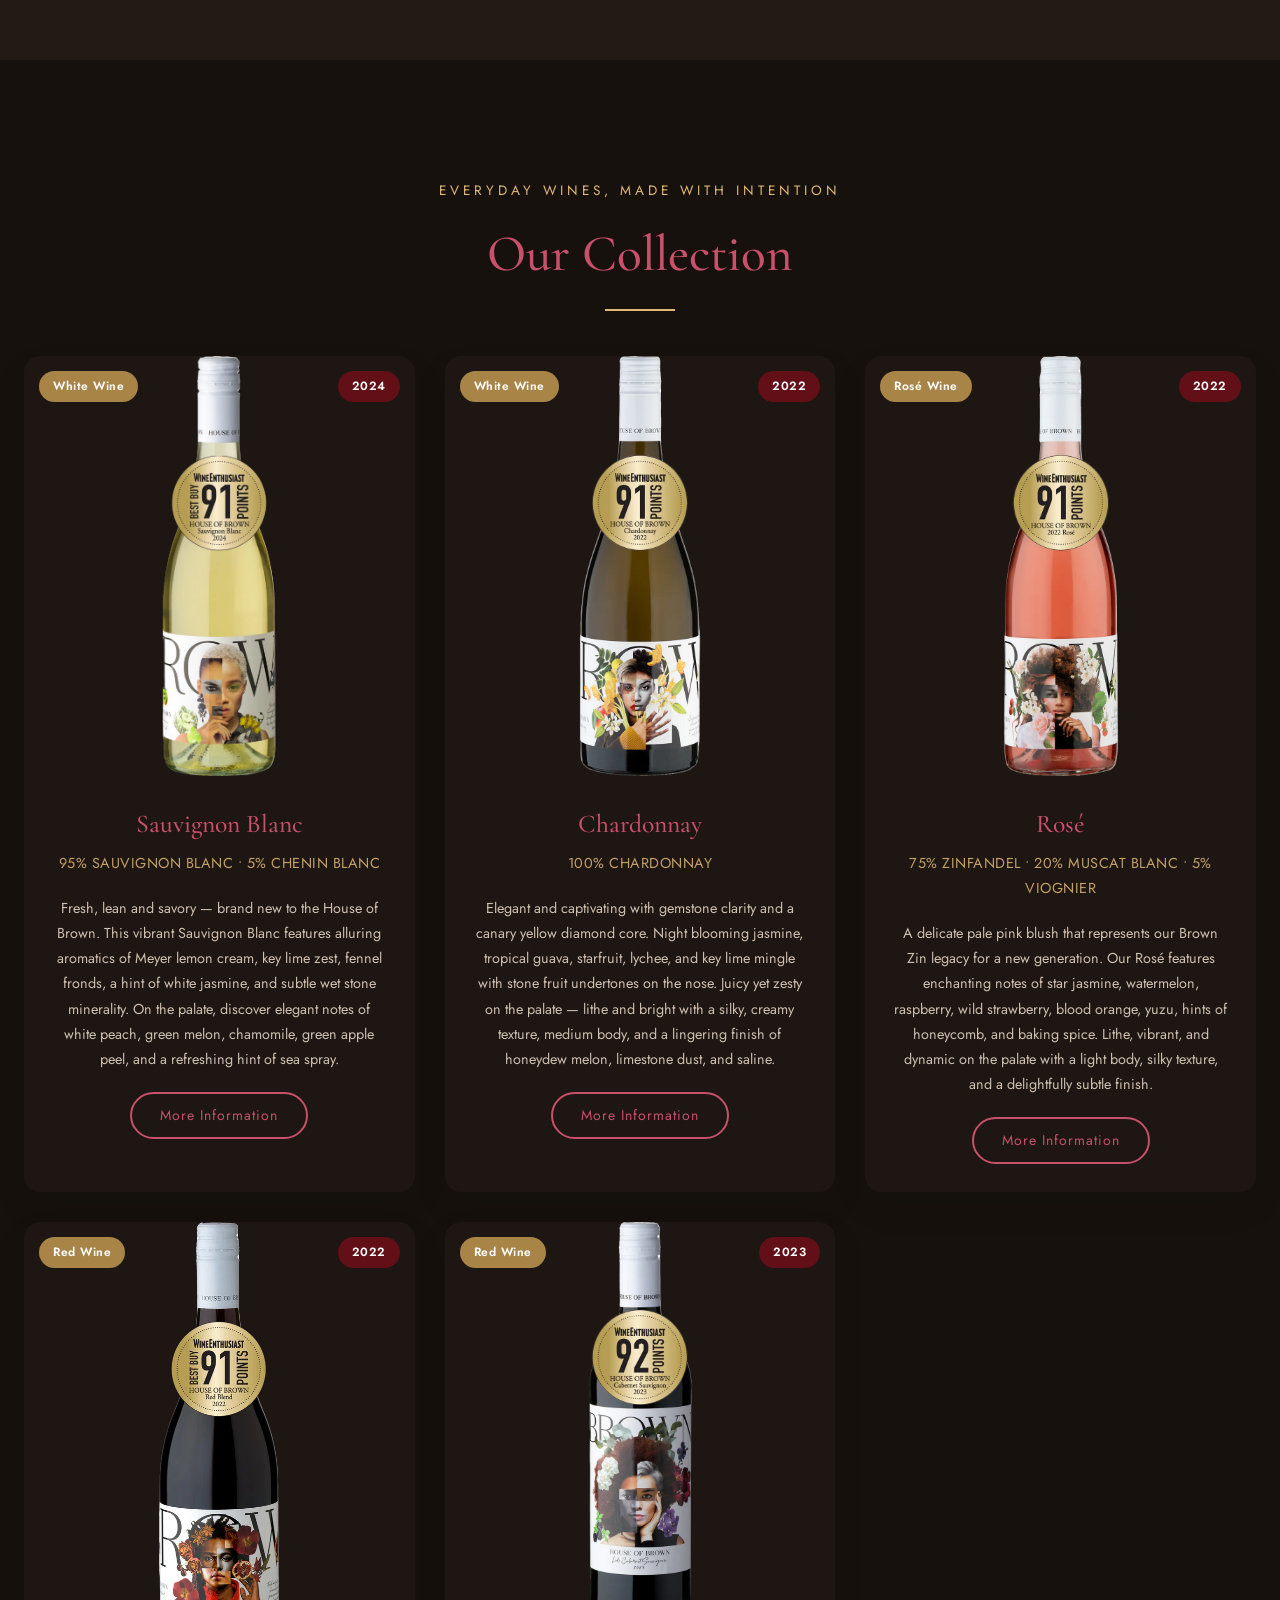
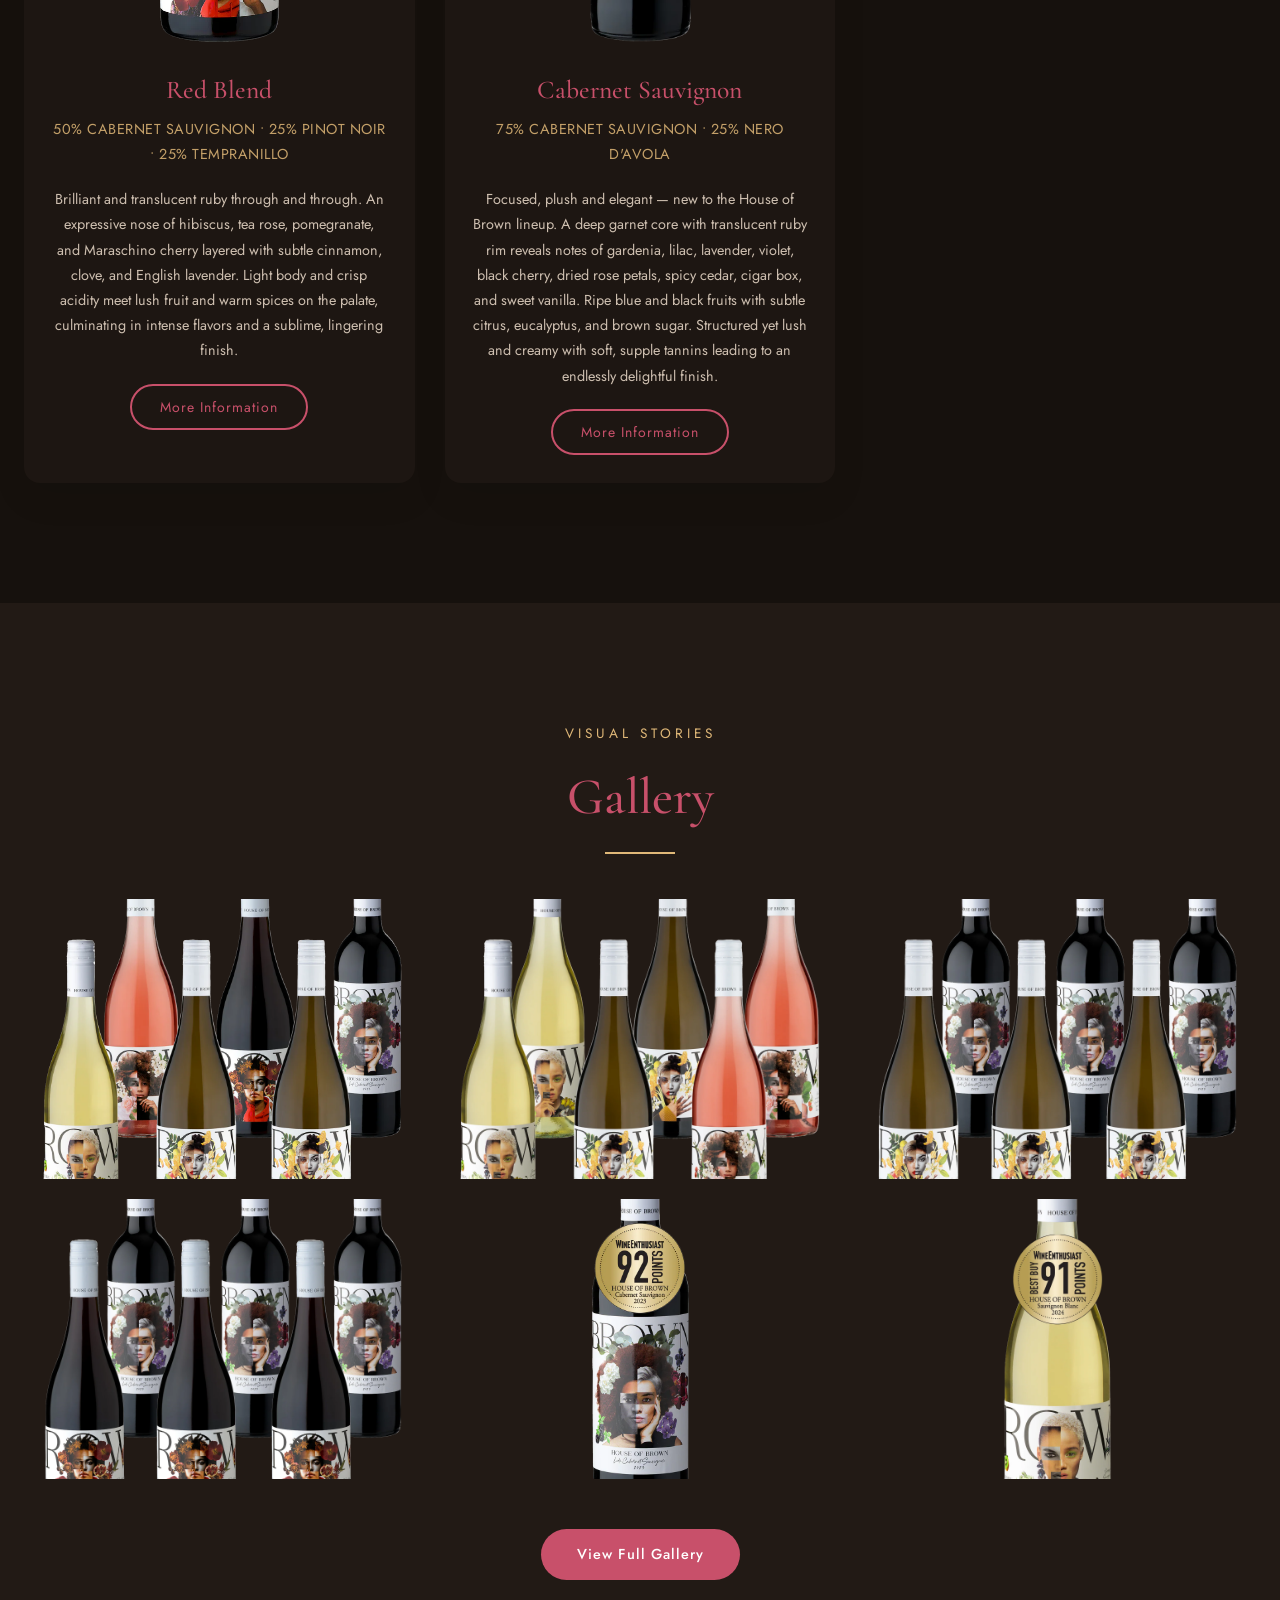
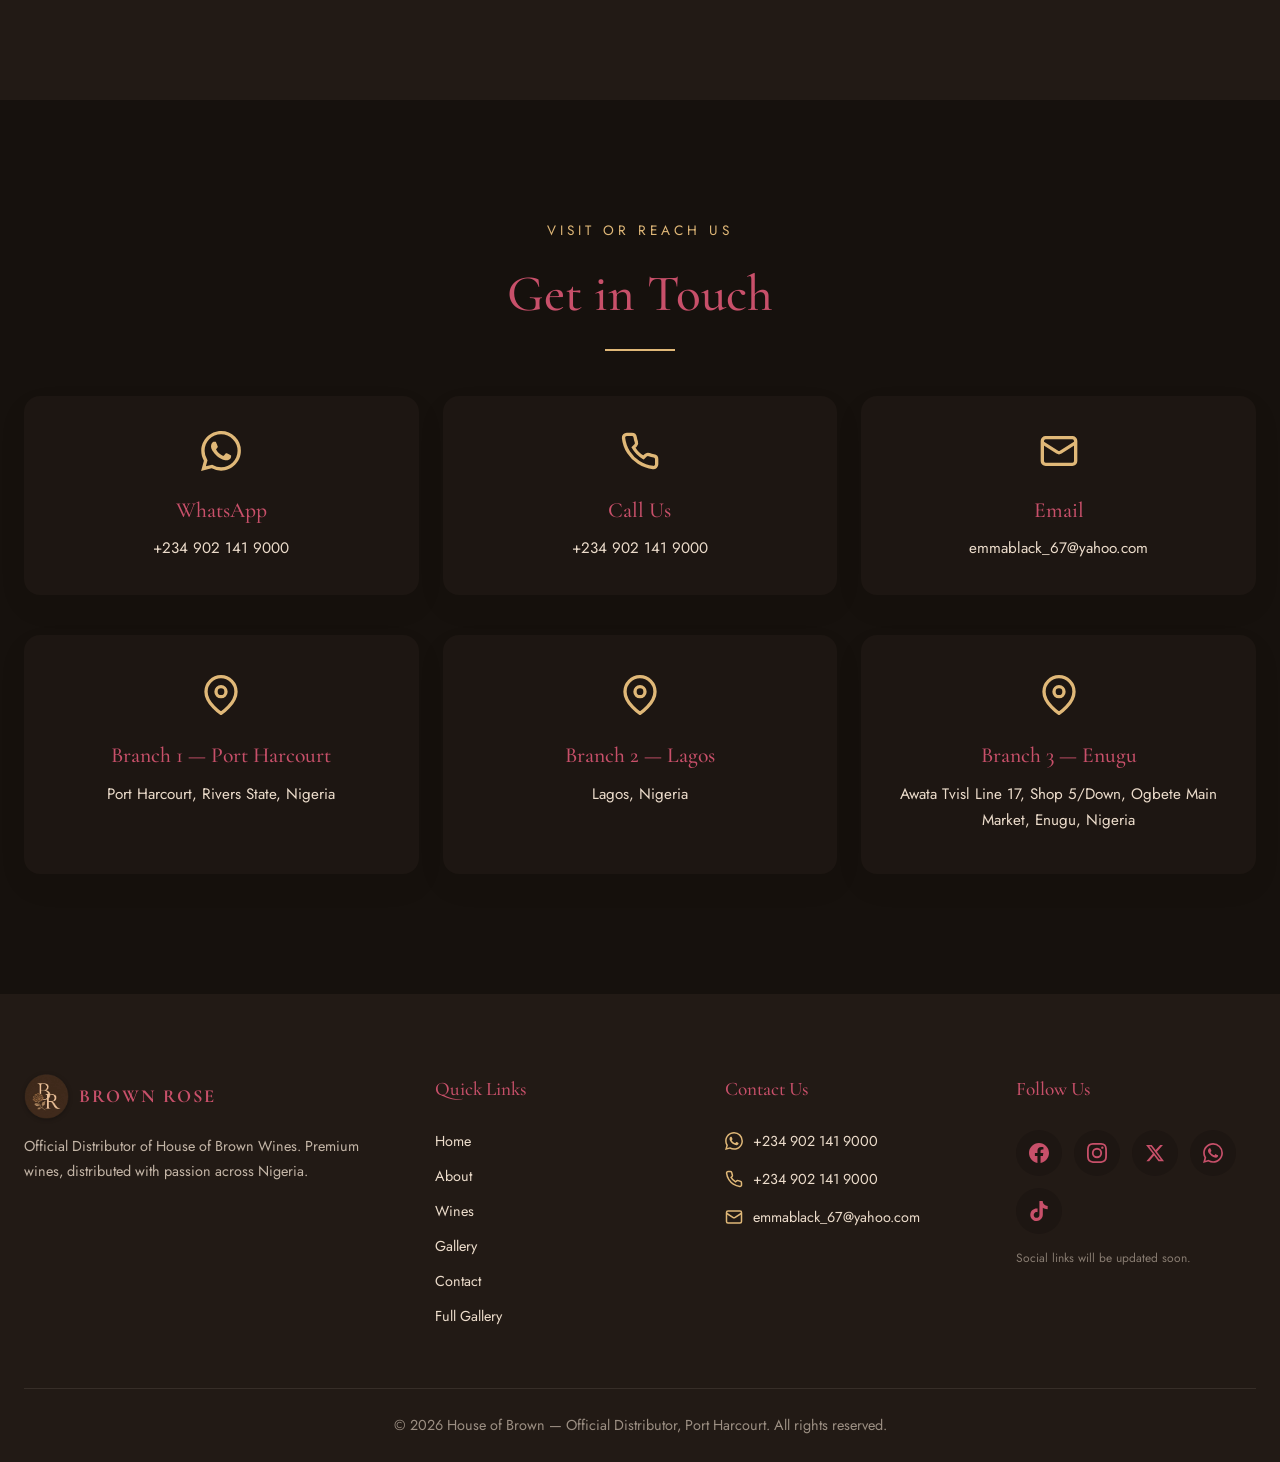
==== commit 1c0c09ac: "Update index.html" ====
--- a/index.html
+++ b/index.html
@@ -216,7 +216,7 @@
         <div class="footer-brand">
           <a href="#home" class="footer-logo-link">
             <img src="assets/images/logo1.png" alt="Brown Rose Logo" class="footer-logo" id="footerLogo">
-            <span class="footer-brand-text">HOUSE OF BROWN</span>
+            <span class="footer-brand-text">BROWN ROSE</span>
           </a>
           <p class="footer-desc">Official Distributor of House of Brown Wines. Premium wines, distributed with passion across Nigeria.</p>
         </div>
--- a/css/style.css
+++ b/css/style.css
@@ -1,3 +1,8 @@
+/* ============================================
+   BROWN ROSE - HOUSE OF BROWN DISTRIBUTOR
+   Premium Wine Distribution Website
+   ============================================ */
+/* ===== CSS VARIABLES ===== */
 :root {
   --bg: #faf6ef;
   --text: #2e211a;
@@ -5,8 +10,9 @@
   --gold: #b8924e;
   --soft: #f3e9da;
   --card: #ffffff;
-}
-
+  --font-heading: 'Cormorant Garamond', serif;
+  --font-body: 'Jost', sans-serif;
+}
 .dark-mode {
   --bg: #16110d;
   --text: #ecdccb;
@@ -15,321 +21,880 @@
   --soft: #221a15;
   --card: #1d1612;
 }
-
-* {
+/* ===== RESET ===== */
+*, *::before, *::after {
+  margin: 0;
+  padding: 0;
+  box-sizing: border-box;
+}
+html {
   scroll-behavior: smooth;
 }
-
 body {
-  font-family: 'Jost', sans-serif;
+  font-family: var(--font-body);
   background: var(--bg);
   color: var(--text);
+  line-height: 1.6;
   transition: background 0.4s ease, color 0.4s ease;
 }
-
-h1, h2, h5, .navbar-brand, .section-title {
-  font-family: 'Cormorant Garamond', serif;
-}
-
-/* ============ NAVBAR ============ */
+h1, h2, h3, h4, h5, h6 {
+  font-family: var(--font-heading);
+  font-weight: 500;
+}
+a {
+  text-decoration: none;
+  color: inherit;
+}
+img {
+  max-width: 100%;
+  display: block;
+}
+button {
+  font-family: inherit;
+  cursor: pointer;
+  border: none;
+  background: none;
+}
+/* ===== SCROLLBAR ===== */
+::-webkit-scrollbar {
+  width: 8px;
+}
+::-webkit-scrollbar-track {
+  background: var(--soft);
+}
+::-webkit-scrollbar-thumb {
+  background: var(--gold);
+  border-radius: 4px;
+}
+/* ===== UTILITY CLASSES ===== */
+.container {
+  max-width: 1280px;
+  margin: 0 auto;
+  padding: 0 1rem;
+}
+@media (min-width: 640px) {
+  .container { padding: 0 1.5rem; }
+}
+.text-center { text-align: center; }
+.mt-50 { margin-top: 50px; }
+/* ===== ANIMATIONS ===== */
+@keyframes fadeInUp {
+  from { opacity: 0; transform: translateY(30px); }
+  to { opacity: 1; transform: translateY(0); }
+}
+@keyframes fadeIn {
+  from { opacity: 0; }
+  to { opacity: 1; }
+}
+@keyframes slideDown {
+  from { opacity: 0; transform: translateY(-20px); }
+  to { opacity: 1; transform: translateY(0); }
+}
+.animate-fadeInUp {
+  opacity: 0;
+  animation: fadeInUp 0.8s ease forwards;
+}
+.delay-200 { animation-delay: 0.2s; }
+.delay-300 { animation-delay: 0.3s; }
+.delay-400 { animation-delay: 0.4s; }
+/* ===== NAVBAR ===== */
 #navbar {
-  background: rgba(250, 246, 239, 0.92);
+  position: fixed;
+  top: 0;
+  left: 0;
+  right: 0;
+  z-index: 1000;
+  background: rgba(250, 246, 239, 0.95);
   backdrop-filter: blur(10px);
-  padding: 18px 0;
+  -webkit-backdrop-filter: blur(10px);
+  padding: 1rem 0;
   transition: all 0.4s ease;
 }
-
 .dark-mode #navbar {
-  background: rgba(22, 17, 13, 0.92);
-}
-
+  background: rgba(22, 17, 13, 0.95);
+}
 #navbar.scrolled {
-  padding: 10px 0;
-  box-shadow: 0 4px 20px rgba(0, 0, 0, 0.08);
-}
-
-.navbar-brand {
-  font-size: 1.6rem;
+  padding: 0.6rem 0;
+  box-shadow: 0 4px 20px rgba(0, 0, 0, 0.1);
+}
+.nav-container {
+  max-width: 1280px;
+  margin: 0 auto;
+  padding: 0 1rem;
+  display: flex;
+  align-items: center;
+  justify-content: space-between;
+}
+/* Nav Brand & Logo */
+.nav-brand {
+  display: flex;
+  align-items: center;
+  gap: 0.75rem;
+}
+.nav-logo {
+  height: 45px;
+  width: auto;
+  object-fit: contain;
+  /* Remove background - make logo transparent/blend */
+  filter: drop-shadow(0 1px 2px rgba(0,0,0,0.1));
+}
+/* Tint logo to match theme colors */
+.dark-mode .nav-logo {
+  filter: brightness(1.2) drop-shadow(0 1px 2px rgba(0,0,0,0.3));
+}
+.brand-text {
+  font-family: var(--font-heading);
+  font-size: 1.1rem;
   letter-spacing: 3px;
   font-weight: 700;
-  color: var(--accent) !important;
-}
-
+  color: var(--accent);
+  display: none;
+}
+@media (min-width: 640px) {
+  .brand-text {
+    display: block;
+    font-size: 1.3rem;
+  }
+}
+/* Nav Links */
+.nav-links {
+  display: none;
+  align-items: center;
+  gap: 0.25rem;
+}
+@media (min-width: 900px) {
+  .nav-links { display: flex; }
+}
 .nav-link {
-  color: var(--text) !important;
-  font-weight: 400;
+  position: relative;
+  padding: 0.5rem 1rem;
+  font-size: 0.875rem;
   letter-spacing: 1px;
-  margin: 0 8px;
-  position: relative;
-}
-
+  color: var(--text);
+  transition: color 0.3s ease;
+}
 .nav-link::after {
   content: '';
   position: absolute;
   left: 0;
   bottom: 0;
   width: 0;
-  height: 1.5px;
+  height: 2px;
   background: var(--gold);
   transition: width 0.3s ease;
 }
-
-.nav-link:hover::after {
-  width: 100%;
-}
-
-.navbar-toggler {
-  border: none;
-  color: var(--accent);
-  font-size: 1.3rem;
-}
-
-.navbar-toggler:focus {
-  box-shadow: none;
-}
-
+.nav-link:hover { color: var(--gold); }
+.nav-link:hover::after { width: 100%; }
+/* Nav Actions */
+.nav-actions {
+  display: flex;
+  align-items: center;
+  gap: 0.5rem;
+}
 .theme-toggle {
+  width: 44px;
+  height: 44px;
+  border-radius: 50%;
   background: var(--soft);
-  border: none;
-  width: 42px;
-  height: 42px;
-  border-radius: 50%;
-  color: var(--accent);
-  font-size: 1.1rem;
-  cursor: pointer;
+  color: var(--accent);
+  display: flex;
+  align-items: center;
+  justify-content: center;
   transition: all 0.3s ease;
 }
-
 .theme-toggle:hover {
   background: var(--gold);
   color: #fff;
 }
-
-/* ============ HERO ============ */
+.theme-toggle svg {
+  width: 20px;
+  height: 20px;
+}
+.theme-toggle .icon-sun { display: none; }
+.dark-mode .theme-toggle .icon-sun { display: block; }
+.dark-mode .theme-toggle .icon-moon { display: none; }
+.mobile-toggle {
+  display: flex;
+  width: 44px;
+  height: 44px;
+  align-items: center;
+  justify-content: center;
+  color: var(--accent);
+}
+@media (min-width: 900px) {
+  .mobile-toggle { display: none; }
+}
+.mobile-toggle svg { width: 26px; height: 26px; }
+.mobile-toggle .icon-close { display: none; }
+.mobile-toggle.active .icon-menu { display: none; }
+.mobile-toggle.active .icon-close { display: block; }
+/* Mobile Menu */
+.mobile-menu {
+  display: none;
+  flex-direction: column;
+  padding: 1rem;
+  border-top: 1px solid var(--soft);
+  animation: slideDown 0.3s ease;
+}
+.mobile-menu.active { display: flex; }
+@media (min-width: 900px) {
+  .mobile-menu { display: none !important; }
+}
+.mobile-link {
+  padding: 0.85rem 1rem;
+  font-size: 0.95rem;
+  letter-spacing: 1px;
+  border-radius: 8px;
+  transition: background 0.3s ease;
+}
+.mobile-link:hover { background: var(--soft); }
+/* ===== HERO SECTION ===== */
 .hero {
+  position: relative;
   min-height: 100vh;
+  display: flex;
+  align-items: center;
+  justify-content: center;
   background: linear-gradient(rgba(20, 10, 8, 0.55), rgba(20, 10, 8, 0.55)),
-              url('../assets/images/hero.jpg') center/cover no-repeat fixed;
+              url('assets/images/hero.jpg') center/cover no-repeat;
+  background-attachment: fixed;
   color: #fff;
 }
-
+/* Fix path for css folder */
+.hero {
+  background-image: linear-gradient(rgba(20, 10, 8, 0.55), rgba(20, 10, 8, 0.55)),
+                    url('../assets/images/hero.jpg');
+}
+.hero-overlay {
+  position: absolute;
+  inset: 0;
+  background: rgba(0, 0, 0, 0.25);
+}
+.hero-content {
+  position: relative;
+  z-index: 10;
+  text-align: center;
+  padding: 1rem;
+  max-width: 900px;
+}
 .hero-content h1 {
-  font-size: 5rem;
+  font-size: 2.8rem;
   letter-spacing: 4px;
-}
-
+  font-weight: 300;
+  margin-bottom: 1.5rem;
+}
+@media (min-width: 640px) { .hero-content h1 { font-size: 3.8rem; } }
+@media (min-width: 768px) { .hero-content h1 { font-size: 4.5rem; } }
+@media (min-width: 1024px) { .hero-content h1 { font-size: 5.5rem; } }
+.hero-subtitle {
+  font-size: 1.1rem;
+  color: rgba(255, 255, 255, 0.85);
+  max-width: 600px;
+  margin: 0 auto 2.5rem;
+}
+@media (min-width: 640px) { .hero-subtitle { font-size: 1.25rem; } }
 .eyebrow {
   text-transform: uppercase;
   letter-spacing: 4px;
   font-size: 0.85rem;
   color: var(--gold);
-  margin-bottom: 10px;
-}
-
-/* ============ SECTIONS ============ */
+  margin-bottom: 0.75rem;
+}
+/* ===== SECTIONS ===== */
 .section-padding {
-  padding: 110px 0;
-}
-
-.bg-soft {
-  background: var(--soft);
-}
-
+  padding: 100px 0;
+}
+@media (min-width: 640px) {
+  .section-padding { padding: 120px 0; }
+}
+.bg-soft { background: var(--soft); }
+.section-header {
+  text-align: center;
+  margin-bottom: 60px;
+}
 .section-title {
-  font-size: 3rem;
+  font-size: 2.2rem;
   color: var(--accent);
   position: relative;
   display: inline-block;
 }
-
+@media (min-width: 640px) { .section-title { font-size: 2.8rem; } }
+@media (min-width: 768px) { .section-title { font-size: 3.2rem; } }
 .section-title::after {
   content: '';
   position: absolute;
   width: 70px;
   height: 2px;
   background: var(--gold);
-  bottom: -12px;
+  bottom: -15px;
   left: 50%;
   transform: translateX(-50%);
 }
-
-/* ============ WINE CARDS ============ */
+/* ===== ABOUT SECTION ===== */
+.about-content {
+  max-width: 900px;
+  margin: 0 auto;
+  text-align: center;
+}
+.about-content p {
+  font-size: 1.05rem;
+  line-height: 1.85;
+  margin-bottom: 1.5rem;
+  opacity: 0.9;
+}
+@media (min-width: 640px) {
+  .about-content p { font-size: 1.15rem; }
+}
+/* ===== BUTTONS ===== */
+.btn-primary {
+  display: inline-block;
+  background: var(--accent);
+  color: #fff;
+  padding: 14px 36px;
+  border-radius: 50px;
+  letter-spacing: 1px;
+  font-size: 0.9rem;
+  font-weight: 500;
+  transition: all 0.3s ease;
+}
+.btn-primary:hover {
+  background: var(--gold);
+  color: #2e211a;
+  transform: translateY(-3px);
+  box-shadow: 0 10px 25px rgba(0, 0, 0, 0.15);
+}
+.btn-outline {
+  display: inline-block;
+  border: 2px solid var(--accent);
+  color: var(--accent);
+  padding: 10px 28px;
+  border-radius: 50px;
+  font-size: 0.875rem;
+  letter-spacing: 1px;
+  transition: all 0.3s ease;
+}
+.btn-outline:hover {
+  background: var(--accent);
+  color: #fff;
+}
+.btn-with-icon {
+  display: inline-flex;
+  align-items: center;
+  gap: 8px;
+}
+.btn-icon {
+  width: 18px;
+  height: 18px;
+}
+/* ===== WINE CARDS ===== */
+.wines-grid {
+  display: grid;
+  grid-template-columns: 1fr;
+  gap: 30px;
+}
+@media (min-width: 768px) {
+  .wines-grid { grid-template-columns: repeat(2, 1fr); }
+}
+@media (min-width: 1024px) {
+  .wines-grid { grid-template-columns: repeat(3, 1fr); }
+}
 .wine-card {
   position: relative;
   overflow: hidden;
-  border-radius: 14px;
+  border-radius: 16px;
   background: var(--card);
-  box-shadow: 0 12px 30px rgba(0, 0, 0, 0.08);
+  box-shadow: 0 15px 35px rgba(0, 0, 0, 0.08);
   transition: transform 0.5s ease, box-shadow 0.5s ease;
 }
-
 .wine-card:hover {
   transform: translateY(-12px);
-  box-shadow: 0 20px 45px rgba(0, 0, 0, 0.18);
-}
-
+  box-shadow: 0 25px 50px rgba(0, 0, 0, 0.18);
+}
 .wine-img-wrap {
   position: relative;
   height: 420px;
   overflow: hidden;
 }
-
 .wine-img-wrap img {
   width: 100%;
   height: 100%;
   object-fit: cover;
   transition: opacity 0.6s ease, transform 0.6s ease;
 }
-
+.wine-img-wrap .main-img { position: relative; z-index: 1; }
 .wine-img-wrap .hover-img {
   position: absolute;
   inset: 0;
   opacity: 0;
-}
-
+  z-index: 2;
+}
 .wine-card:hover .hover-img {
   opacity: 1;
   transform: scale(1.05);
 }
-
-.wine-card:hover .main-img {
-  opacity: 0;
-}
-
+.wine-card:hover .main-img { opacity: 0; }
+.wine-badge {
+  position: absolute;
+  top: 15px;
+  padding: 6px 14px;
+  border-radius: 50px;
+  font-size: 0.75rem;
+  letter-spacing: 0.5px;
+  font-weight: 600;
+  backdrop-filter: blur(4px);
+  z-index: 10;
+}
+.wine-badge.year {
+  right: 15px;
+  background: rgba(107, 15, 26, 0.9);
+  color: #fff;
+}
+.wine-badge.type {
+  left: 15px;
+  background: rgba(184, 146, 78, 0.9);
+  color: #fff;
+}
 .wine-body {
-  padding: 24px;
+  padding: 28px;
   text-align: center;
 }
-
 .wine-body h5 {
-  font-size: 1.8rem;
-  color: var(--accent);
-  margin-bottom: 8px;
-}
-
+  font-family: var(--font-heading);
+  font-size: 1.6rem;
+  color: var(--accent);
+  margin-bottom: 6px;
+}
+.wine-composition {
+  font-size: 0.75rem;
+  letter-spacing: 0.5px;
+  text-transform: uppercase;
+  color: var(--gold);
+  margin-bottom: 12px;
+}
 .wine-body p {
-  font-size: 0.95rem;
+  font-size: 0.9rem;
+  line-height: 1.75;
   opacity: 0.85;
-}
-
-/* ============ BUTTONS ============ */
-.btn-custom {
-  background: var(--accent);
-  color: #fff;
-  border: none;
-  padding: 13px 30px;
-  border-radius: 50px;
-  letter-spacing: 1px;
-  transition: all 0.3s ease;
-}
-
-.btn-custom:hover {
-  background: var(--gold);
-  color: #2e211a;
-  transform: translateY(-3px);
-}
-
-.btn-outline-custom {
-  border: 1.5px solid var(--accent);
-  color: var(--accent);
-  border-radius: 50px;
-  padding: 8px 22px;
-  transition: all 0.3s ease;
-}
-
-.btn-outline-custom:hover {
-  background: var(--accent);
-  color: #fff;
-}
-
-/* ============ GALLERY ============ */
+  margin-bottom: 20px;
+}
+/* ===== GALLERY ===== */
+.gallery-grid {
+  display: grid;
+  grid-template-columns: 1fr;
+  gap: 20px;
+}
+@media (min-width: 640px) {
+  .gallery-grid { grid-template-columns: repeat(2, 1fr); }
+}
+@media (min-width: 768px) {
+  .gallery-grid { grid-template-columns: repeat(3, 1fr); }
+}
 .gallery-item {
-  border-radius: 12px;
+  border-radius: 14px;
   overflow: hidden;
   cursor: pointer;
-  height: 260px;
-}
-
-.gallery-item img,
-.gallery-item video {
+  height: 280px;
+}
+.gallery-item img {
   width: 100%;
   height: 100%;
-  object-fit: contain;
-  transition: transform 1.5s ease;
-}
-
-.gallery-item:hover img,
-.gallery-item:hover video {
-  transform: scale(1.08);
-}
-
-/* ============ ADDRESS CARDS ============ */
+  object-fit: cover;
+  transition: transform 1.2s ease;
+}
+.gallery-item:hover img {
+  transform: scale(1.1);
+}
+/* ===== CONTACT SECTION ===== */
+.contact-grid {
+  display: grid;
+  grid-template-columns: 1fr;
+  gap: 24px;
+  margin-bottom: 40px;
+}
+@media (min-width: 640px) {
+  .contact-grid { grid-template-columns: repeat(2, 1fr); }
+}
+@media (min-width: 1024px) {
+  .contact-grid { grid-template-columns: repeat(3, 1fr); }
+}
+.contact-card {
+  display: block;
+  background: var(--card);
+  border-radius: 16px;
+  padding: 35px 25px;
+  text-align: center;
+  box-shadow: 0 12px 30px rgba(0, 0, 0, 0.06);
+  transition: transform 0.4s ease;
+}
+.contact-card:hover {
+  transform: translateY(-10px);
+}
+.contact-icon { margin-bottom: 15px; }
+.contact-icon svg {
+  width: 40px;
+  height: 40px;
+  color: var(--gold);
+  margin: 0 auto;
+}
+.contact-card h5 {
+  font-family: var(--font-heading);
+  font-size: 1.35rem;
+  color: var(--accent);
+  margin-bottom: 8px;
+}
+.contact-card p {
+  font-size: 0.95rem;
+  line-height: 1.6;
+}
+/* Branch Cards */
+.branches-grid {
+  display: grid;
+  grid-template-columns: 1fr;
+  gap: 24px;
+}
+@media (min-width: 768px) {
+  .branches-grid { grid-template-columns: repeat(3, 1fr); }
+}
 .address-card {
   background: var(--card);
-  border-radius: 14px;
-  padding: 40px 30px;
+  border-radius: 16px;
+  padding: 40px 25px;
   text-align: center;
-  box-shadow: 0 10px 25px rgba(0, 0, 0, 0.06);
+  box-shadow: 0 12px 30px rgba(0, 0, 0, 0.06);
   transition: transform 0.4s ease;
 }
-
 .address-card:hover {
-  transform: translateY(-8px);
-}
-
-.address-card i {
-  font-size: 2.2rem;
+  transform: translateY(-10px);
+}
+.address-icon { margin-bottom: 15px; }
+.address-icon svg {
+  width: 40px;
+  height: 40px;
   color: var(--gold);
-  margin-bottom: 15px;
-}
-
+  margin: 0 auto;
+}
 .address-card h5 {
-  color: var(--accent);
-  font-size: 1.6rem;
-}
-
+  font-family: var(--font-heading);
+  font-size: 1.35rem;
+  color: var(--accent);
+  margin-bottom: 10px;
+}
 .address-card p {
+  font-size: 0.95rem;
   line-height: 1.7;
 }
-
-/* ============ FOOTER ============ */
+/* ===== FOOTER ===== */
 footer {
   background: var(--soft);
-}
-
+  padding: 80px 0 0;
+}
+.footer-grid {
+  display: grid;
+  grid-template-columns: 1fr;
+  gap: 50px;
+}
+@media (min-width: 768px) {
+  .footer-grid { grid-template-columns: repeat(2, 1fr); }
+}
+@media (min-width: 1024px) {
+  .footer-grid { grid-template-columns: 1.5fr 1fr 1fr 1fr; }
+}
+.footer-logo-link {
+  display: inline-flex;
+  align-items: center;
+  gap: 10px;
+  margin-bottom: 15px;
+}
+.footer-logo {
+  height: 45px;
+  width: auto;
+  object-fit: contain;
+  filter: drop-shadow(0 1px 2px rgba(0,0,0,0.1));
+}
+.dark-mode .footer-logo {
+  filter: brightness(1.2) drop-shadow(0 1px 2px rgba(0,0,0,0.3));
+}
+.footer-brand-text {
+  font-family: var(--font-heading);
+  font-size: 1.15rem;
+  letter-spacing: 2px;
+  font-weight: 700;
+  color: var(--accent);
+}
+.footer-desc {
+  font-size: 0.9rem;
+  line-height: 1.75;
+  opacity: 0.8;
+}
+.footer-links h4,
+.footer-contact h4,
+.footer-social h4 {
+  font-family: var(--font-heading);
+  font-size: 1.2rem;
+  color: var(--accent);
+  margin-bottom: 25px;
+}
+.footer-links nav {
+  display: flex;
+  flex-direction: column;
+  gap: 12px;
+}
+.footer-links a {
+  font-size: 0.9rem;
+  transition: color 0.3s ease, transform 0.3s ease;
+  display: inline-block;
+}
+.footer-links a:hover {
+  color: var(--gold);
+  transform: translateX(5px);
+}
+.footer-contact-list {
+  display: flex;
+  flex-direction: column;
+  gap: 15px;
+}
+.footer-contact-list a {
+  display: flex;
+  align-items: center;
+  gap: 10px;
+  font-size: 0.9rem;
+  transition: color 0.3s ease;
+}
+.footer-contact-list a:hover { color: var(--gold); }
+.footer-icon {
+  width: 18px;
+  height: 18px;
+  flex-shrink: 0;
+  color: var(--gold);
+}
+.social-icons {
+  display: flex;
+  flex-wrap: wrap;
+  gap: 12px;
+}
 .social-icons a {
-  display: inline-flex;
-  align-items: center;
-  justify-content: center;
   width: 46px;
   height: 46px;
-  margin: 0 8px;
   border-radius: 50%;
   background: var(--card);
   color: var(--accent);
-  font-size: 1.2rem;
+  display: flex;
+  align-items: center;
+  justify-content: center;
   transition: all 0.3s ease;
 }
-
 .social-icons a:hover {
   background: var(--accent);
   color: #fff;
   transform: translateY(-5px);
 }
-
-/* ============ MODAL ============ */
-#modalContent img,
-#modalContent video {
+.social-icons svg {
+  width: 20px;
+  height: 20px;
+}
+.social-note {
+  font-size: 0.75rem;
+  opacity: 0.5;
+  margin-top: 15px;
+}
+.footer-bottom {
+  margin-top: 60px;
+  padding: 25px 0;
+  border-top: 1px solid rgba(46, 33, 26, 0.1);
+  text-align: center;
+}
+.dark-mode .footer-bottom {
+  border-color: rgba(236, 220, 203, 0.1);
+}
+.footer-bottom p {
+  font-size: 0.9rem;
+  opacity: 0.6;
+}
+/* ===== MODAL ===== */
+.modal {
+  position: fixed;
+  inset: 0;
+  z-index: 2000;
+  display: none;
+  align-items: center;
+  justify-content: center;
+  padding: 1rem;
+}
+.modal.active {
+  display: flex;
+  animation: fadeIn 0.3s ease;
+}
+.modal-backdrop {
+  position: absolute;
+  inset: 0;
+  background: rgba(0, 0, 0, 0.9);
+}
+.modal-content {
+  position: relative;
+  max-width: 1000px;
   width: 100%;
-  border-radius: 10px;
-}
-
-/* ============ RESPONSIVE ============ */
-@media (max-width: 768px) {
-  .hero-content h1 {
-    font-size: 3rem;
-  }
-  .section-title {
-    font-size: 2.2rem;
-  }
-}+}
+.modal-close {
+  position: absolute;
+  top: -50px;
+  right: 0;
+  color: #fff;
+  transition: color 0.3s ease;
+}
+.modal-close:hover { color: var(--gold); }
+.modal-close svg {
+  width: 36px;
+  height: 36px;
+}
+#modalImage {
+  width: 100%;
+  max-height: 85vh;
+  object-fit: contain;
+  border-radius: 12px;
+}
+/* ===== GALLERY PAGE ===== */
+.gallery-page {
+  background: var(--bg);
+}
+.wine-categories-grid {
+  display: grid;
+  grid-template-columns: 1fr;
+  gap: 24px;
+}
+@media (min-width: 640px) {
+  .wine-categories-grid { grid-template-columns: repeat(2, 1fr); }
+}
+@media (min-width: 1024px) {
+  .wine-categories-grid { grid-template-columns: repeat(3, 1fr); }
+}
+.wine-category-card {
+  position: relative;
+  border-radius: 18px;
+  overflow: hidden;
+  cursor: pointer;
+  box-shadow: 0 15px 35px rgba(0, 0, 0, 0.12);
+  height: 400px;
+}
+.wine-category-card .card-images {
+  position: relative;
+  width: 100%;
+  height: 100%;
+}
+.wine-category-card img {
+  width: 100%;
+  height: 100%;
+  object-fit: cover;
+  transition: opacity 0.7s ease, transform 0.7s ease;
+}
+.wine-category-card .main-img { position: relative; z-index: 1; }
+.wine-category-card .hover-img {
+  position: absolute;
+  inset: 0;
+  opacity: 0;
+  z-index: 2;
+}
+.wine-category-card:hover .hover-img {
+  opacity: 1;
+  transform: scale(1.08);
+}
+.wine-category-card:hover .main-img { opacity: 0; }
+.wine-category-card .card-overlay {
+  position: absolute;
+  inset: 0;
+  background: linear-gradient(to top, rgba(0,0,0,0.75) 0%, rgba(0,0,0,0) 60%);
+  z-index: 3;
+  opacity: 0.7;
+  transition: opacity 0.5s ease;
+}
+.wine-category-card:hover .card-overlay { opacity: 1; }
+.wine-category-card .card-content {
+  position: absolute;
+  bottom: 0;
+  left: 0;
+  right: 0;
+  padding: 25px;
+  z-index: 4;
+  color: #fff;
+}
+.wine-category-card .card-content h4 {
+  font-family: var(--font-heading);
+  font-size: 1.6rem;
+  font-weight: 400;
+}
+.wine-category-card .card-content p {
+  font-size: 0.9rem;
+  opacity: 0.75;
+  margin-top: 5px;
+}
+.wine-category-card .card-badge {
+  position: absolute;
+  top: 15px;
+  right: 15px;
+  padding: 6px 14px;
+  border-radius: 50px;
+  font-size: 0.75rem;
+  letter-spacing: 0.5px;
+  font-weight: 600;
+  background: rgba(184, 146, 78, 0.9);
+  color: #fff;
+  backdrop-filter: blur(4px);
+  z-index: 5;
+}
+/* Gallery Divider */
+.gallery-divider {
+  display: flex;
+  align-items: center;
+  gap: 25px;
+  margin: 80px 0;
+}
+.divider-line {
+  flex: 1;
+  height: 1px;
+  background: rgba(46, 33, 26, 0.15);
+}
+.dark-mode .divider-line {
+  background: rgba(236, 220, 203, 0.15);
+}
+.divider-text {
+  font-size: 0.9rem;
+  text-transform: uppercase;
+  letter-spacing: 4px;
+  color: var(--gold);
+}
+/* Full Gallery Grid */
+.full-gallery-grid {
+  display: grid;
+  grid-template-columns: 1fr;
+  gap: 15px;
+}
+@media (min-width: 640px) {
+  .full-gallery-grid { grid-template-columns: repeat(2, 1fr); }
+}
+@media (min-width: 768px) {
+  .full-gallery-grid { grid-template-columns: repeat(3, 1fr); }
+}
+@media (min-width: 1024px) {
+  .full-gallery-grid { grid-template-columns: repeat(4, 1fr); }
+}
+.full-gallery-item {
+  border-radius: 14px;
+  overflow: hidden;
+  cursor: pointer;
+  height: 260px;
+}
+.full-gallery-item:nth-child(3n+1) { height: 320px; }
+.full-gallery-item img {
+  width: 100%;
+  height: 100%;
+  object-fit: cover;
+  transition: transform 1.2s ease;
+}
+.full-gallery-item:hover img {
+  transform: scale(1.12);
+}
+/* ===== RESPONSIVE ===== */
+@media (max-width: 767px) {
+  .hero { background-attachment: scroll; }
+  .wine-img-wrap { height: 350px; }
+  .wine-category-card { height: 350px; }
+}
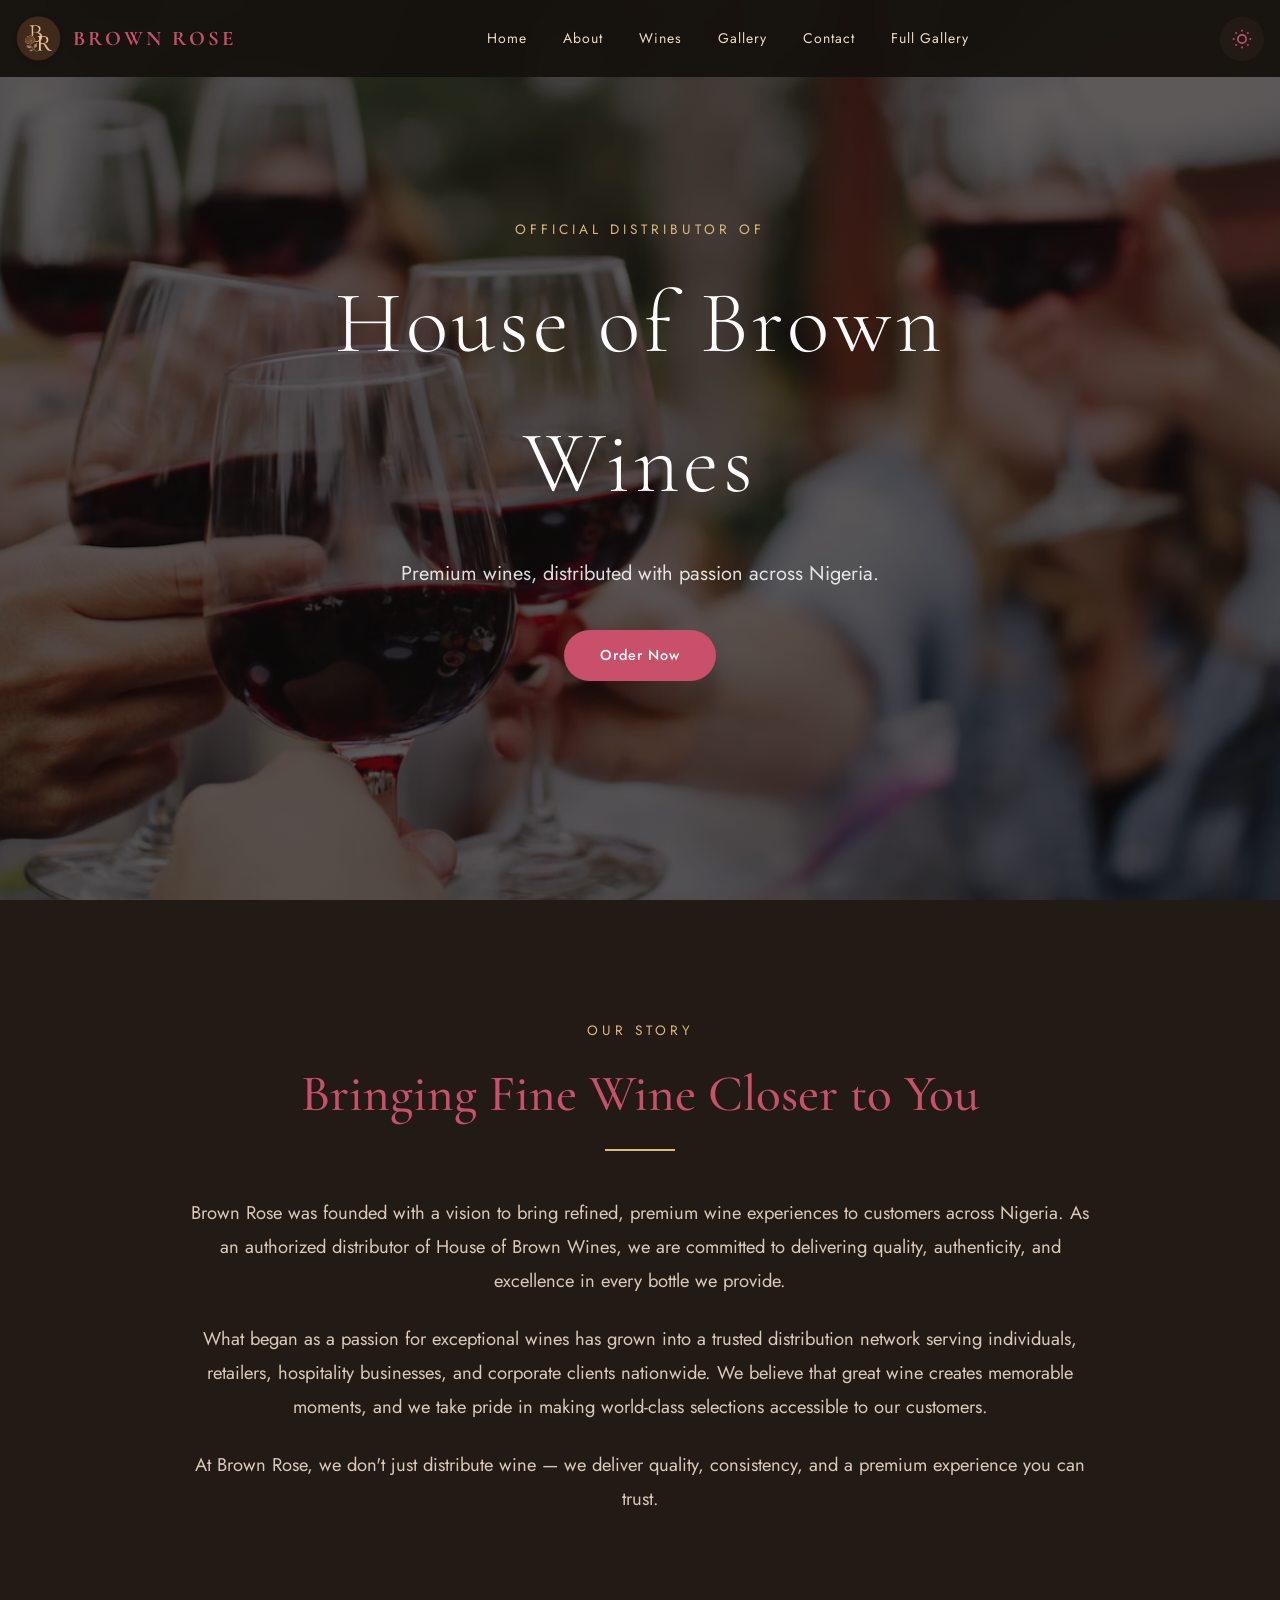
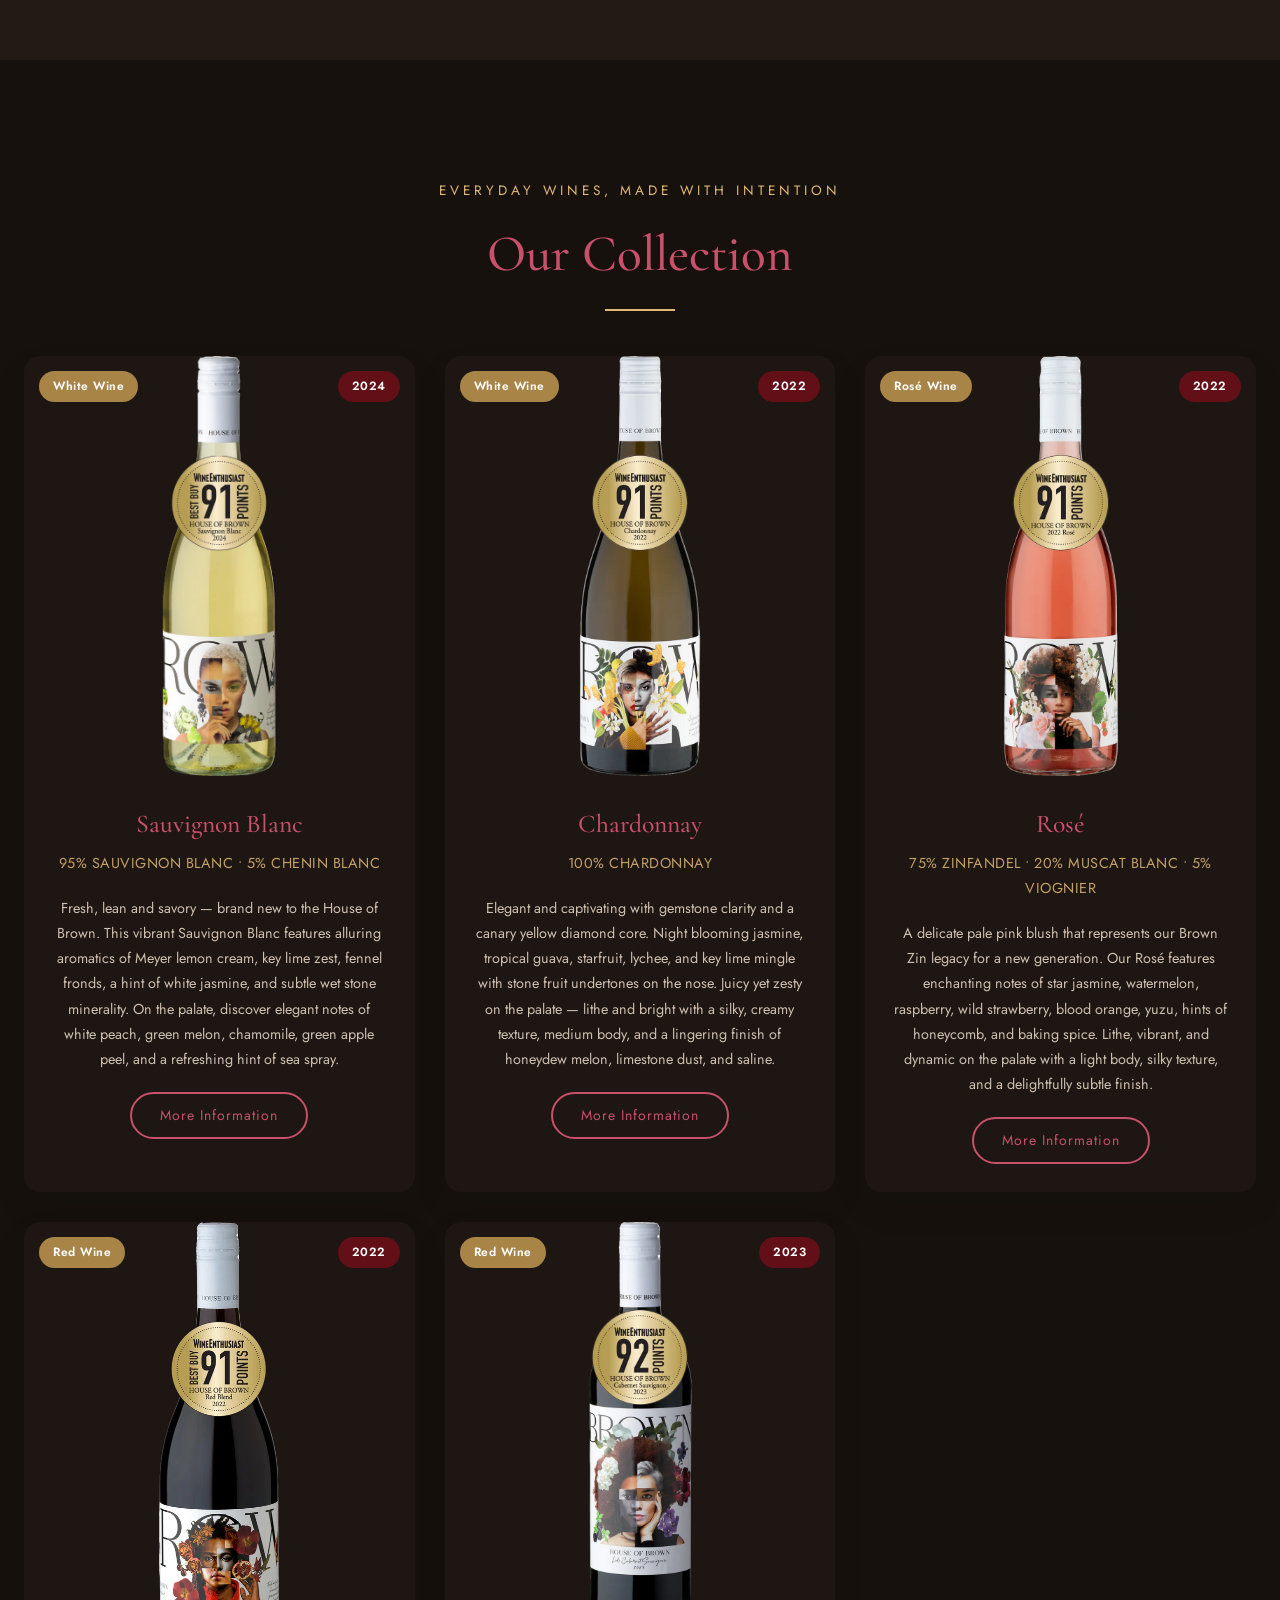
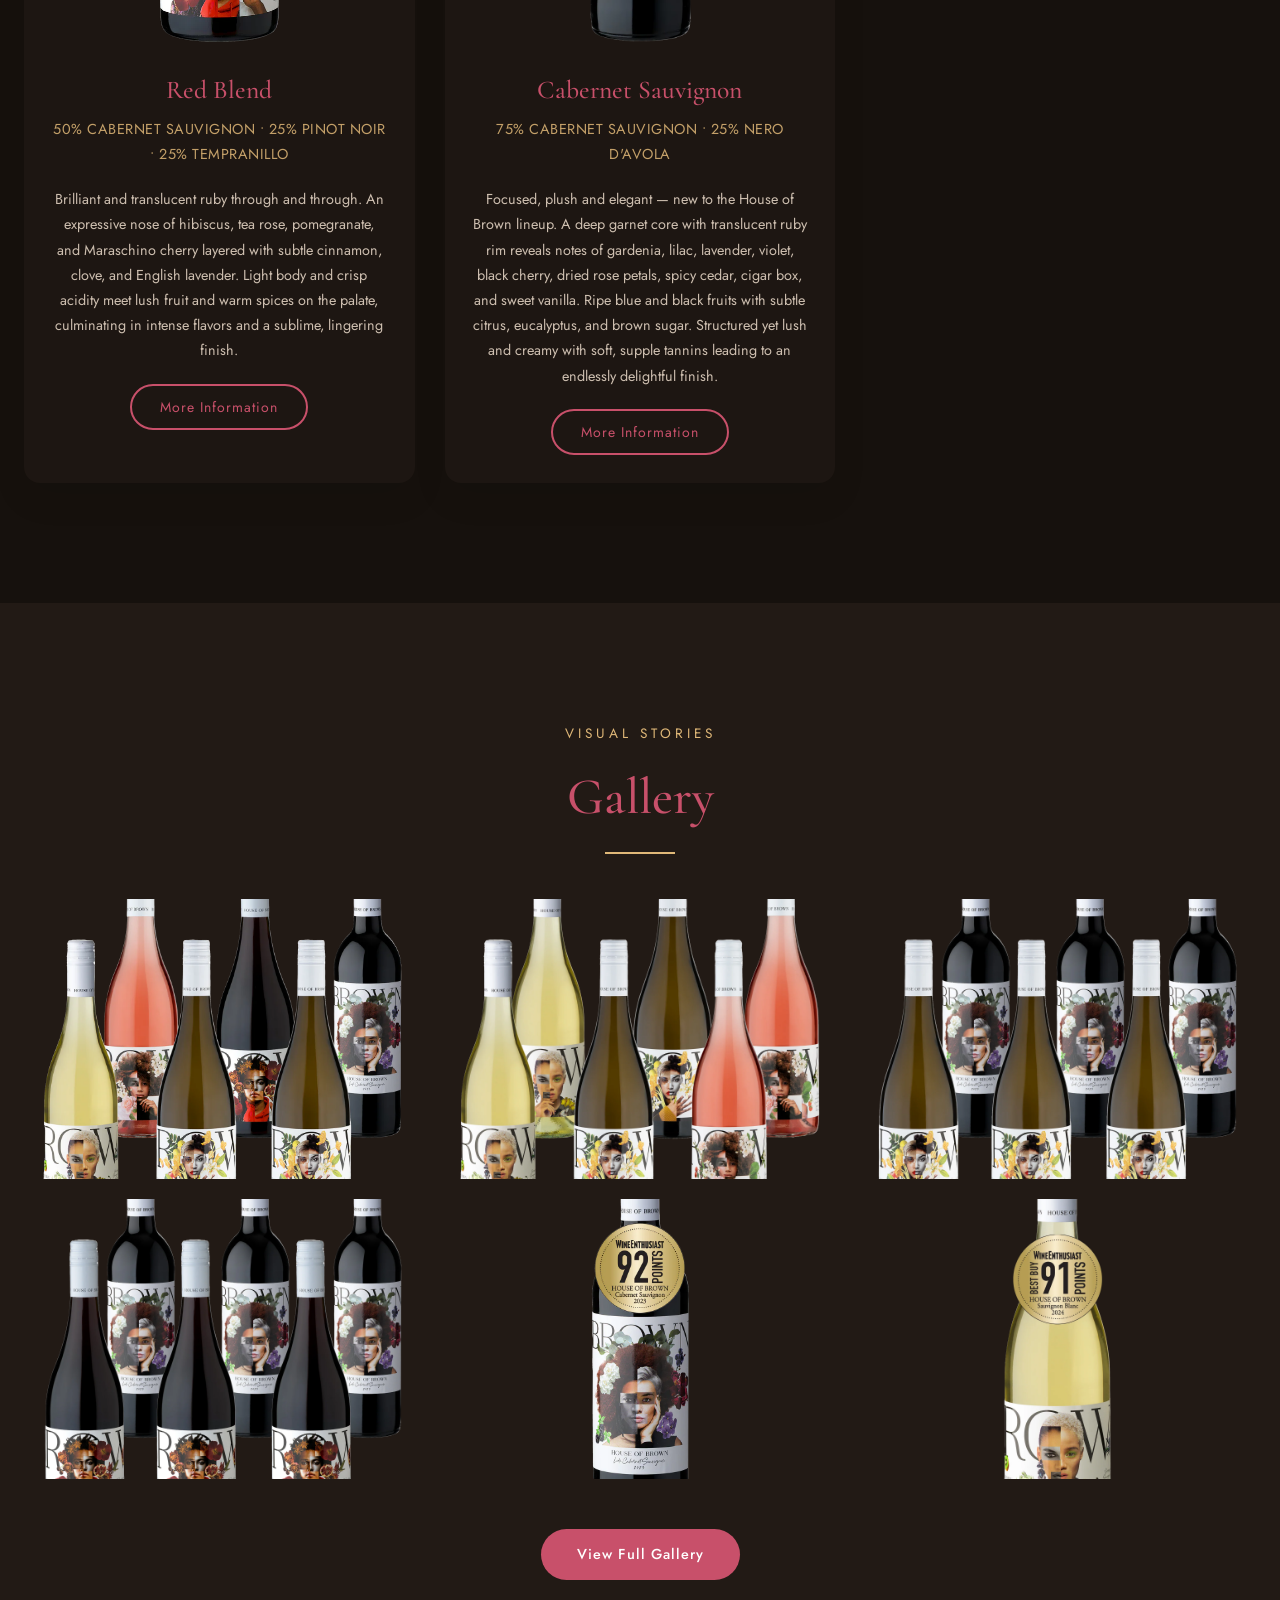
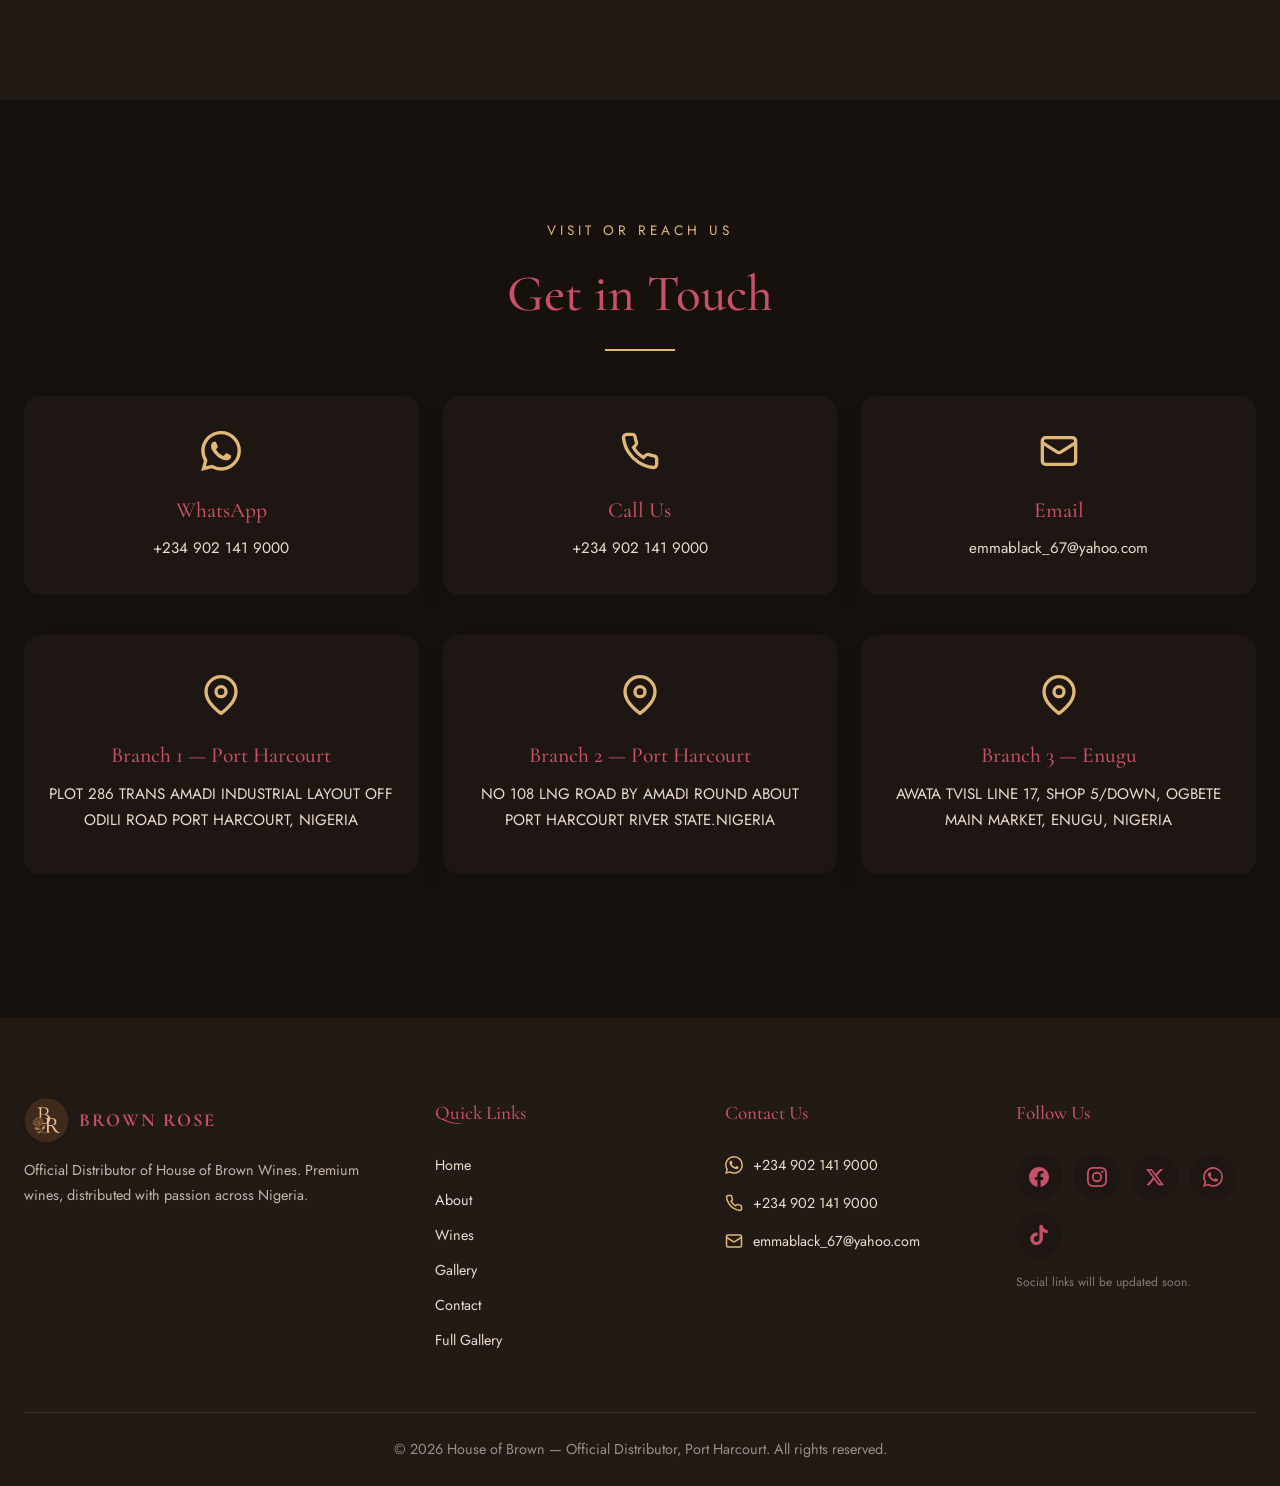
==== commit d0e641bf: "Update index.html" ====
--- a/index.html
+++ b/index.html
@@ -181,7 +181,7 @@
             </svg>
           </div>
           <h5>Branch 1 — Port Harcourt</h5>
-          <p>Port Harcourt, Rivers State, Nigeria</p>
+          <p>PLOT 286 TRANS AMADI INDUSTRIAL LAYOUT OFF ODILI ROAD PORT HARCOURT, NIGERIA</p>
         </div>
         
         <div class="address-card">
@@ -191,8 +191,8 @@
               <circle cx="12" cy="10" r="3"/>
             </svg>
           </div>
-          <h5>Branch 2 — Lagos</h5>
-          <p>Lagos, Nigeria</p>
+          <h5>Branch 2 — Port Harcourt</h5>
+          <p>NO 108  LNG ROAD BY AMADI ROUND ABOUT PORT HARCOURT RIVER STATE.NIGERIA</p>
         </div>
         
         <div class="address-card">
@@ -203,7 +203,11 @@
             </svg>
           </div>
           <h5>Branch 3 — Enugu</h5>
-          <p>Awata Tvisl Line 17, Shop 5/Down, Ogbete Main Market, Enugu, Nigeria</p>
+          <p>
+            AWATA TVISL LINE 17, SHOP 5/DOWN, OGBETE MAIN MARKET, ENUGU, NIGERIA
+          </p>
+        </div>
+          </p>
         </div>
       </div>
     </div>
